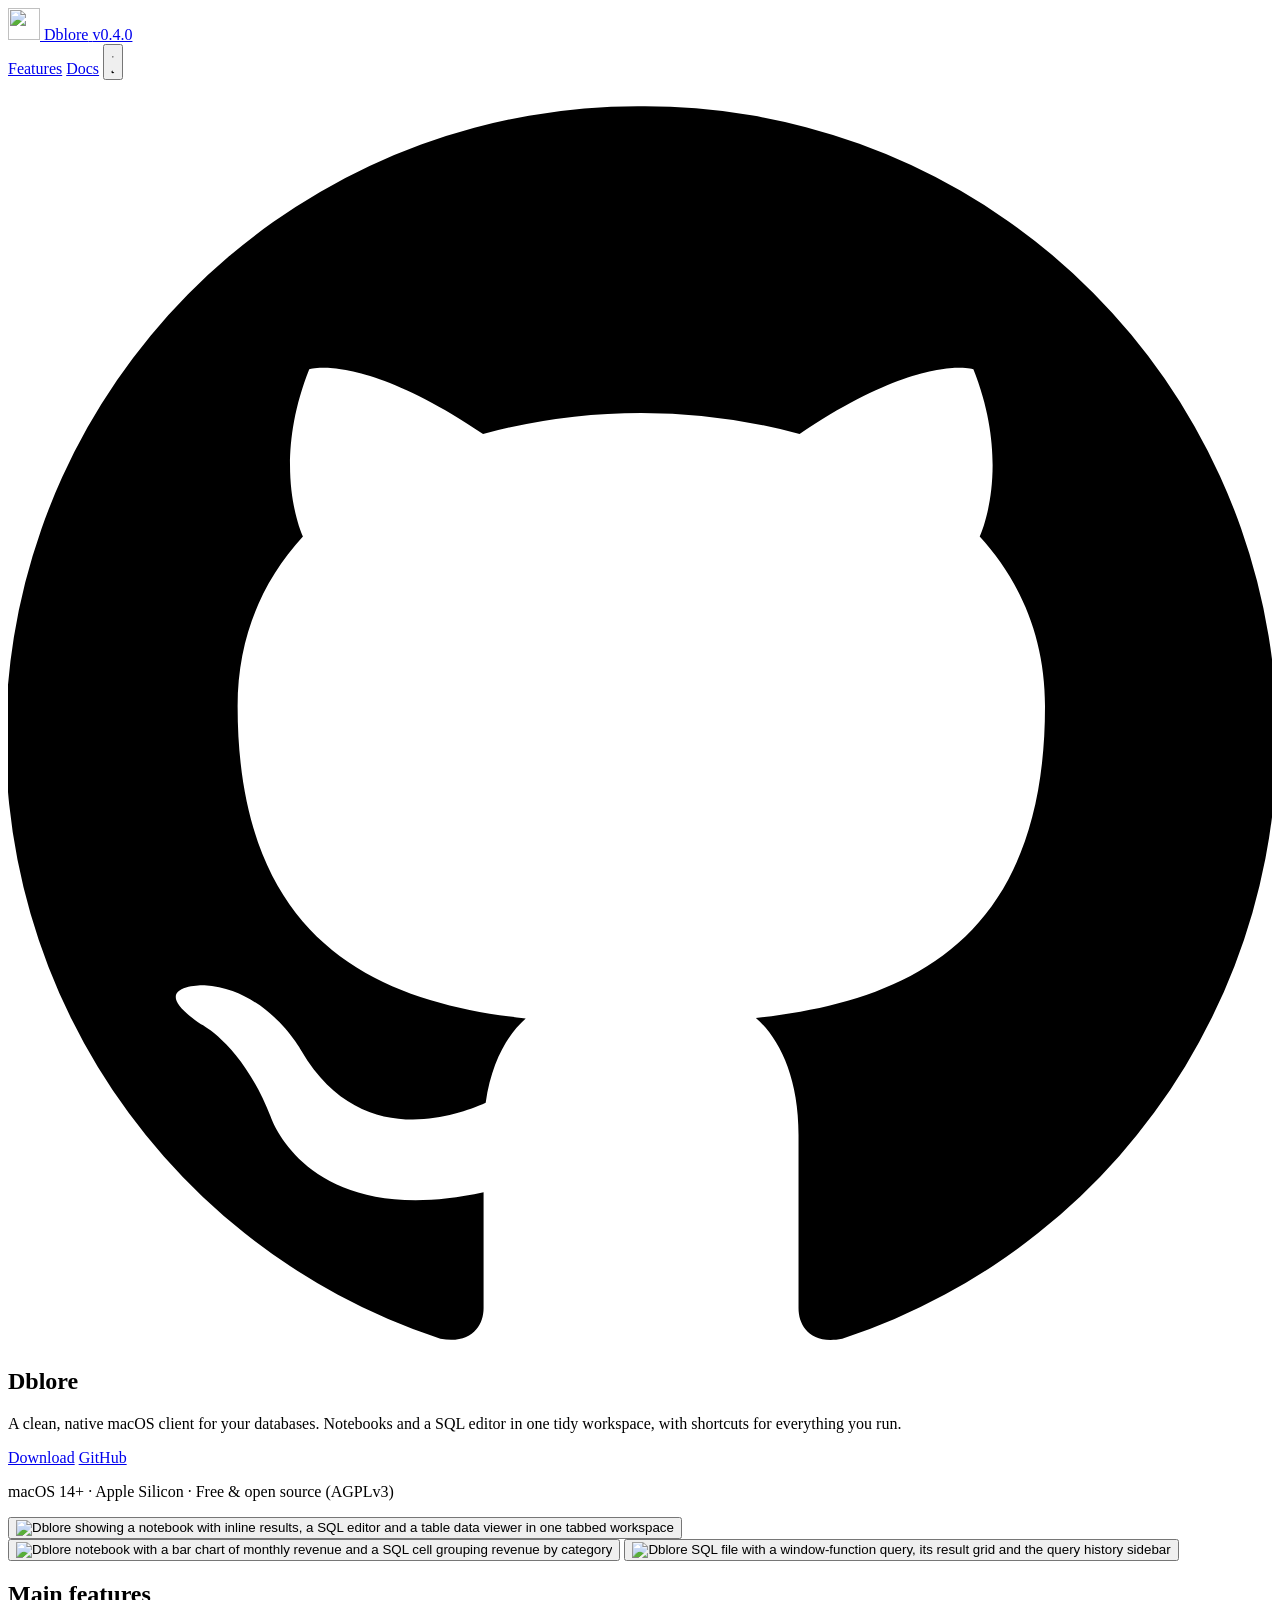
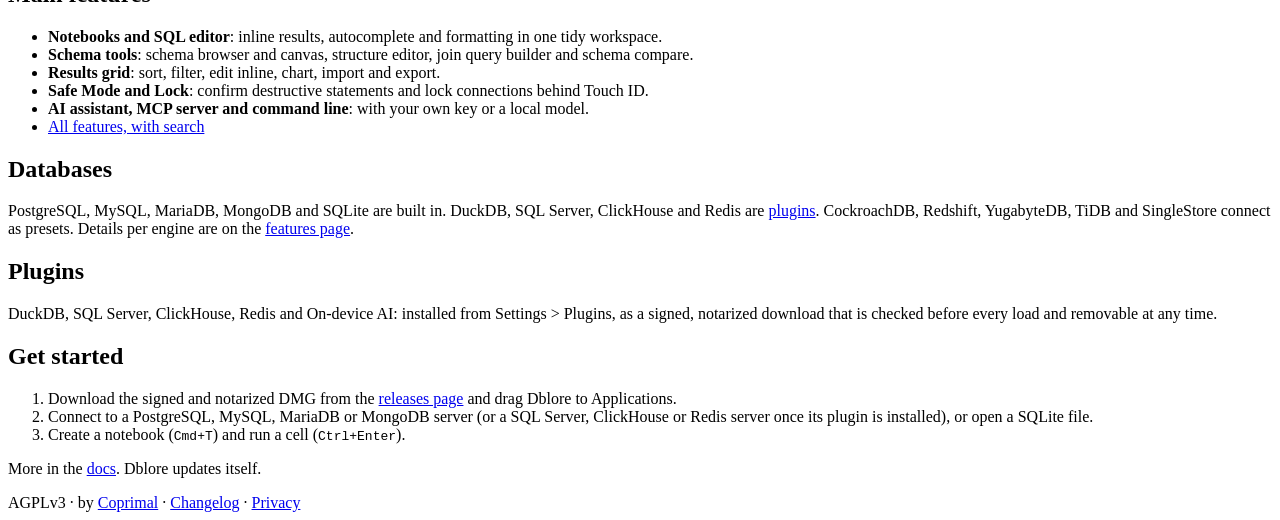
==== website/index.html @ 4ec8de09 "chore(links): phase 4/6 move owner, domain and author to Coprimal" ====
<!DOCTYPE html>
<html lang="en">
  <head>
    <meta charset="UTF-8" />
    <meta name="viewport" content="width=device-width, initial-scale=1.0" />
    <title>Dblore: notebooks and a database editor for macOS</title>
    <meta
      name="description"
      content="Dblore is a native macOS app for working with databases: notebooks and a database editor in one tabbed workspace. PostgreSQL, MySQL, MariaDB, MongoDB, SQLite, DuckDB, SQL Server, ClickHouse and Redis, plus CockroachDB, Redshift, YugabyteDB, TiDB and SingleStore presets. Free and open source."
    />
    <meta property="og:type" content="website" />
    <meta property="og:title" content="Dblore: notebooks and a database editor for macOS" />
    <meta
      property="og:description"
      content="A native macOS app for working with databases: notebooks, a database editor, a schema browser and an AI assistant. Free and open source."
    />
    <meta property="og:site_name" content="Dblore" />
    <meta property="og:image" content="https://dblore.coprimal.dev/og.jpg" />
    <meta property="og:image:width" content="1200" />
    <meta property="og:image:height" content="630" />
    <meta
      property="og:image:alt"
      content="Dblore: notebooks, a database editor and a table viewer in one tabbed workspace"
    />
    <meta name="twitter:card" content="summary_large_image" />
    <link rel="icon" href="logo.png" type="image/png" />
    <link rel="stylesheet" href="styles.css" />
    <script>
      try {
        const stored = localStorage.getItem("dblore.theme");
        if (stored) document.documentElement.dataset.theme = stored;
      } catch {
        // Private mode: follow the system theme.
      }
    </script>
  </head>
  <body>
    <div class="page">
      <header class="site-header">
        <div class="brand-group">
          <a class="brand" href="./">
            <img src="logo.png" alt="" width="32" height="32" />
            <span>Dblore</span>
          </a>
          <a
            class="version-badge"
            id="version-badge"
            href="https://github.com/Coprimal/Dblore/releases/tag/v0.4.0"
            target="_blank"
            rel="noopener noreferrer"
            >v0.4.0</a
          >
        </div>
        <nav aria-label="Primary navigation">
          <a class="nav-link" href="features.html">Features</a>
          <a class="nav-link" href="docs.html">Docs</a>
          <button type="button" class="nav-link" id="theme-toggle" aria-label="Switch theme" title="Switch theme">
            <svg class="icon-sun" viewBox="0 0 24 24" aria-hidden="true">
              <circle cx="12" cy="12" r="4" />
              <path d="M12 2v2m0 16v2M4.93 4.93l1.41 1.41m11.32 11.32 1.41 1.41M2 12h2m16 0h2M4.93 19.07l1.41-1.41M17.66 6.34l1.41-1.41" />
            </svg>
            <svg class="icon-moon" viewBox="0 0 24 24" aria-hidden="true">
              <path d="M21 12.79A9 9 0 1 1 11.21 3 7 7 0 0 0 21 12.79Z" />
            </svg>
          </button>
          <a
            class="nav-link"
            href="https://github.com/Coprimal/Dblore"
            target="_blank"
            rel="noopener noreferrer"
            aria-label="Dblore on GitHub"
            title="Dblore on GitHub"
          >
            <svg class="fill" viewBox="0 0 24 24" aria-hidden="true">
              <path d="M12 .5a12 12 0 0 0-3.79 23.4c.6.11.82-.26.82-.58v-2.2c-3.34.73-4.04-1.43-4.04-1.43-.55-1.4-1.34-1.77-1.34-1.77-1.09-.75.08-.73.08-.73 1.21.08 1.84 1.24 1.84 1.24 1.07 1.83 2.81 1.3 3.5.99.11-.78.42-1.3.76-1.6-2.67-.3-5.47-1.33-5.47-5.93 0-1.31.47-2.38 1.24-3.22-.13-.3-.54-1.52.12-3.18 0 0 1.01-.32 3.3 1.23a11.5 11.5 0 0 1 6.01 0c2.29-1.55 3.3-1.23 3.3-1.23.66 1.66.25 2.88.12 3.18.77.84 1.24 1.91 1.24 3.22 0 4.61-2.81 5.62-5.49 5.92.43.37.81 1.1.81 2.22v3.29c0 .32.21.7.83.58A12 12 0 0 0 12 .5Z" />
            </svg>
          </a>
        </nav>
      </header>

      <main>
        <section class="hero">
          <h1>Dblore</h1>
          <p>A clean, native macOS client for your databases. Notebooks and a SQL editor in one tidy workspace, with shortcuts for everything you run.</p>
          <div class="actions">
            <a
              class="button button--primary"
              href="https://github.com/Coprimal/Dblore/releases/latest"
              target="_blank"
              rel="noopener noreferrer"
              >Download</a
            >
            <a
              class="button button--secondary"
              href="https://github.com/Coprimal/Dblore"
              target="_blank"
              rel="noopener noreferrer"
              >GitHub</a
            >
          </div>
          <p class="note">macOS 14+ · Apple Silicon · Free &amp; open source (AGPLv3)</p>
        </section>

        <button class="poster-button" type="button" data-zoom aria-label="View screenshot full screen">
          <img
            class="poster"
            src="poster.jpg"
            alt="Dblore showing a notebook with inline results, a SQL editor and a table data viewer in one tabbed workspace"
            width="1600"
            height="900"
            loading="eager"
          />
        </button>

        <div class="shots">
          <button class="shot" type="button" data-zoom aria-label="View screenshot full screen">
            <img
              src="screenshots/dblore_s_1.webp"
              alt="Dblore notebook with a bar chart of monthly revenue and a SQL cell grouping revenue by category"
              width="1533"
              height="1049"
              loading="lazy"
            />
          </button>
          <button class="shot" type="button" data-zoom aria-label="View screenshot full screen">
            <img
              src="screenshots/dblore_s_2.webp"
              alt="Dblore SQL file with a window-function query, its result grid and the query history sidebar"
              width="1533"
              height="1049"
              loading="lazy"
            />
          </button>
          <button class="shot" type="button" data-zoom aria-label="View screenshot full screen">
            <img
              src="screenshots/dblore_s_3.webp"
              alt="Dblore table data browser in light mode with two staged edits waiting for Commit or Roll Back"
              width="1533"
              height="1049"
              loading="lazy"
            />
          </button>
          <button class="shot" type="button" data-zoom aria-label="View screenshot full screen">
            <img
              src="screenshots/dblore_s_4.webp"
              alt="Dblore MongoDB collection browser with a filter document and expanded document cards"
              width="1533"
              height="1049"
              loading="lazy"
            />
          </button>
          <button class="shot" type="button" data-zoom aria-label="View screenshot full screen">
            <img
              src="screenshots/dblore_s_5.webp"
              alt="Dblore mongosh file in light mode with a find query and its results as document cards side by side"
              width="1533"
              height="1049"
              loading="lazy"
            />
          </button>
          <button class="shot" type="button" data-zoom aria-label="View screenshot full screen">
            <img
              src="screenshots/dblore_s_6.webp"
              alt="Dblore MongoDB aggregation builder with five stages and a preview of the $unwind stage"
              width="1533"
              height="1049"
              loading="lazy"
            />
          </button>
          <button class="shot" type="button" data-zoom aria-label="View screenshot full screen">
            <img
              src="screenshots/dblore_s_7.webp"
              alt="Dblore MongoDB aggregation pipeline in text mode, formatted, with the pipeline results"
              width="1533"
              height="1049"
              loading="lazy"
            />
          </button>
          <button class="shot" type="button" data-zoom aria-label="View screenshot full screen">
            <img
              src="screenshots/dblore_s_8.webp"
              alt="Dblore AI Assistant in the right sidebar writing a SQL query from a question about selected tables"
              width="1533"
              height="1049"
              loading="lazy"
            />
          </button>
          <button class="shot" type="button" data-zoom aria-label="View screenshot full screen">
            <img
              src="screenshots/dblore_s_9.webp"
              alt="Dblore AI Assistant bubble in light mode adding a column to the open SQL file"
              width="1533"
              height="1049"
              loading="lazy"
            />
          </button>
          <button class="shot" type="button" data-zoom aria-label="View screenshot full screen">
            <img
              src="screenshots/dblore_s_10.webp"
              alt="Dblore schema canvas with table cards linked by foreign-key lines"
              width="1533"
              height="1049"
              loading="lazy"
            />
          </button>
          <button class="shot" type="button" data-zoom aria-label="View screenshot full screen">
            <img
              src="screenshots/dblore_s_11.webp"
              alt="Dblore view data shown as an area chart of monthly revenue"
              width="1533"
              height="1049"
              loading="lazy"
            />
          </button>
          <button class="shot" type="button" data-zoom aria-label="View screenshot full screen">
            <img
              src="screenshots/dblore_s_12.webp"
              alt="Dblore settings window in light mode showing the editor options"
              width="1533"
              height="1049"
              loading="lazy"
            />
          </button>
          <button class="shot" type="button" data-zoom aria-label="View screenshot full screen">
            <img
              src="screenshots/dblore_s_13.webp"
              alt="Dblore line chart of monthly revenue split into one small chart per product category"
              width="1533"
              height="1049"
              loading="lazy"
            />
          </button>
          <button class="shot" type="button" data-zoom aria-label="View screenshot full screen">
            <img
              src="screenshots/dblore_s_14.webp"
              alt="Dblore Query Insights window listing statements with their run counts and timings"
              width="1533"
              height="1049"
              loading="lazy"
            />
          </button>
          <button class="shot" type="button" data-zoom aria-label="View screenshot full screen">
            <img
              src="screenshots/dblore_s_15.webp"
              alt="Dblore Find a Value in Every Table searching for Japan, with the matching customer rows"
              width="1533"
              height="1049"
              loading="lazy"
            />
          </button>
          <button class="shot" type="button" data-zoom aria-label="View screenshot full screen">
            <img
              src="screenshots/dblore_s_16.webp"
              alt="Dblore Compare Schemas from staging to public, with the selected changes and the SQL script they produce"
              width="1533"
              height="1049"
              loading="lazy"
            />
          </button>
          <button class="shot" type="button" data-zoom aria-label="View screenshot full screen">
            <img
              src="screenshots/dblore_s_17.webp"
              alt="Dblore Preview SQL for two staged order deletes, listing the order items the delete removes by cascade"
              width="1533"
              height="1049"
              loading="lazy"
            />
          </button>
          <button class="shot" type="button" data-zoom aria-label="View screenshot full screen">
            <img
              src="screenshots/dblore_s_18.webp"
              alt="Dblore schema diagram with a column dragged from reviews onto customers to add a foreign key"
              width="1533"
              height="1049"
              loading="lazy"
            />
          </button>
          <button class="shot" type="button" data-zoom aria-label="View screenshot full screen">
            <img
              src="screenshots/dblore_s_19.webp"
              alt="Dblore Copy Objects from PostgreSQL to a SQLite connection, with type warnings and the CREATE TABLE script it runs"
              width="1533"
              height="1049"
              loading="lazy"
            />
          </button>
          <button class="shot" type="button" data-zoom aria-label="View screenshot full screen">
            <img
              src="screenshots/dblore_s_20.webp"
              alt="Dblore types editor adding and renaming labels of a PostgreSQL enum, with the exact SQL it runs"
              width="1533"
              height="1049"
              loading="lazy"
            />
          </button>
          <button class="shot" type="button" data-zoom aria-label="View screenshot full screen">
            <img
              src="screenshots/dblore_s_21.webp"
              alt="Terminal running dblore query against a Dblore connection as a table, JSON and CSV"
              width="1533"
              height="1049"
              loading="lazy"
            />
          </button>
          <button class="shot" type="button" data-zoom aria-label="View screenshot full screen">
            <img
              src="screenshots/dblore_s_22.webp"
              alt="Shortcuts app running the Dblore Run Query action on a connection and showing the rows as CSV"
              width="1533"
              height="1049"
              loading="lazy"
            />
          </button>
        </div>

        <section id="features">
          <h2>Main features</h2>
          <ul class="list">
            <li><strong>Notebooks and SQL editor</strong>: inline results, autocomplete and formatting in one tidy workspace.</li>
            <li><strong>Schema tools</strong>: schema browser and canvas, structure editor, join query builder and schema compare.</li>
            <li><strong>Results grid</strong>: sort, filter, edit inline, chart, import and export.</li>
            <li><strong>Safe Mode and Lock</strong>: confirm destructive statements and lock connections behind Touch ID.</li>
            <li><strong>AI assistant, MCP server and command line</strong>: with your own key or a local model.</li>
            <li><a href="features.html">All features, with search</a></li>
          </ul>
        </section>

        <section id="databases">
          <h2>Databases</h2>
          <p>PostgreSQL, MySQL, MariaDB, MongoDB and SQLite are built in. DuckDB, SQL Server, ClickHouse and Redis are <a href="#plugins">plugins</a>. CockroachDB, Redshift, YugabyteDB, TiDB and SingleStore connect as presets. Details per engine are on the <a href="features.html">features page</a>.</p>
        </section>

        <section id="plugins">
          <h2>Plugins</h2>
          <p>DuckDB, SQL Server, ClickHouse, Redis and On-device AI: installed from Settings &gt; Plugins, as a signed, notarized download that is checked before every load and removable at any time.</p>
        </section>

        <section id="get-started">
          <h2>Get started</h2>
          <ol class="steps">
            <li>Download the signed and notarized DMG from the <a href="https://github.com/Coprimal/Dblore/releases/latest" target="_blank" rel="noopener noreferrer">releases page</a> and drag Dblore to Applications.</li>
            <li>Connect to a PostgreSQL, MySQL, MariaDB or MongoDB server (or a SQL Server, ClickHouse or Redis server once its plugin is installed), or open a SQLite file.</li>
            <li>Create a notebook (<code>Cmd+T</code>) and run a cell (<code>Ctrl+Enter</code>).</li>
          </ol>
          <p class="note">More in the <a href="docs.html">docs</a>. Dblore updates itself.</p>
        </section>
      </main>

      <footer class="site-footer">
        AGPLv3 · by
        <a href="https://github.com/Coprimal" target="_blank" rel="noopener noreferrer">Coprimal</a>
        ·
        <a href="https://github.com/Coprimal/Dblore/blob/main/CHANGELOG.md" target="_blank" rel="noopener noreferrer">Changelog</a>
        ·
        <a href="privacy.html">Privacy</a>
      </footer>
    </div>
    <script src="site.js"></script>
  </body>
</html>
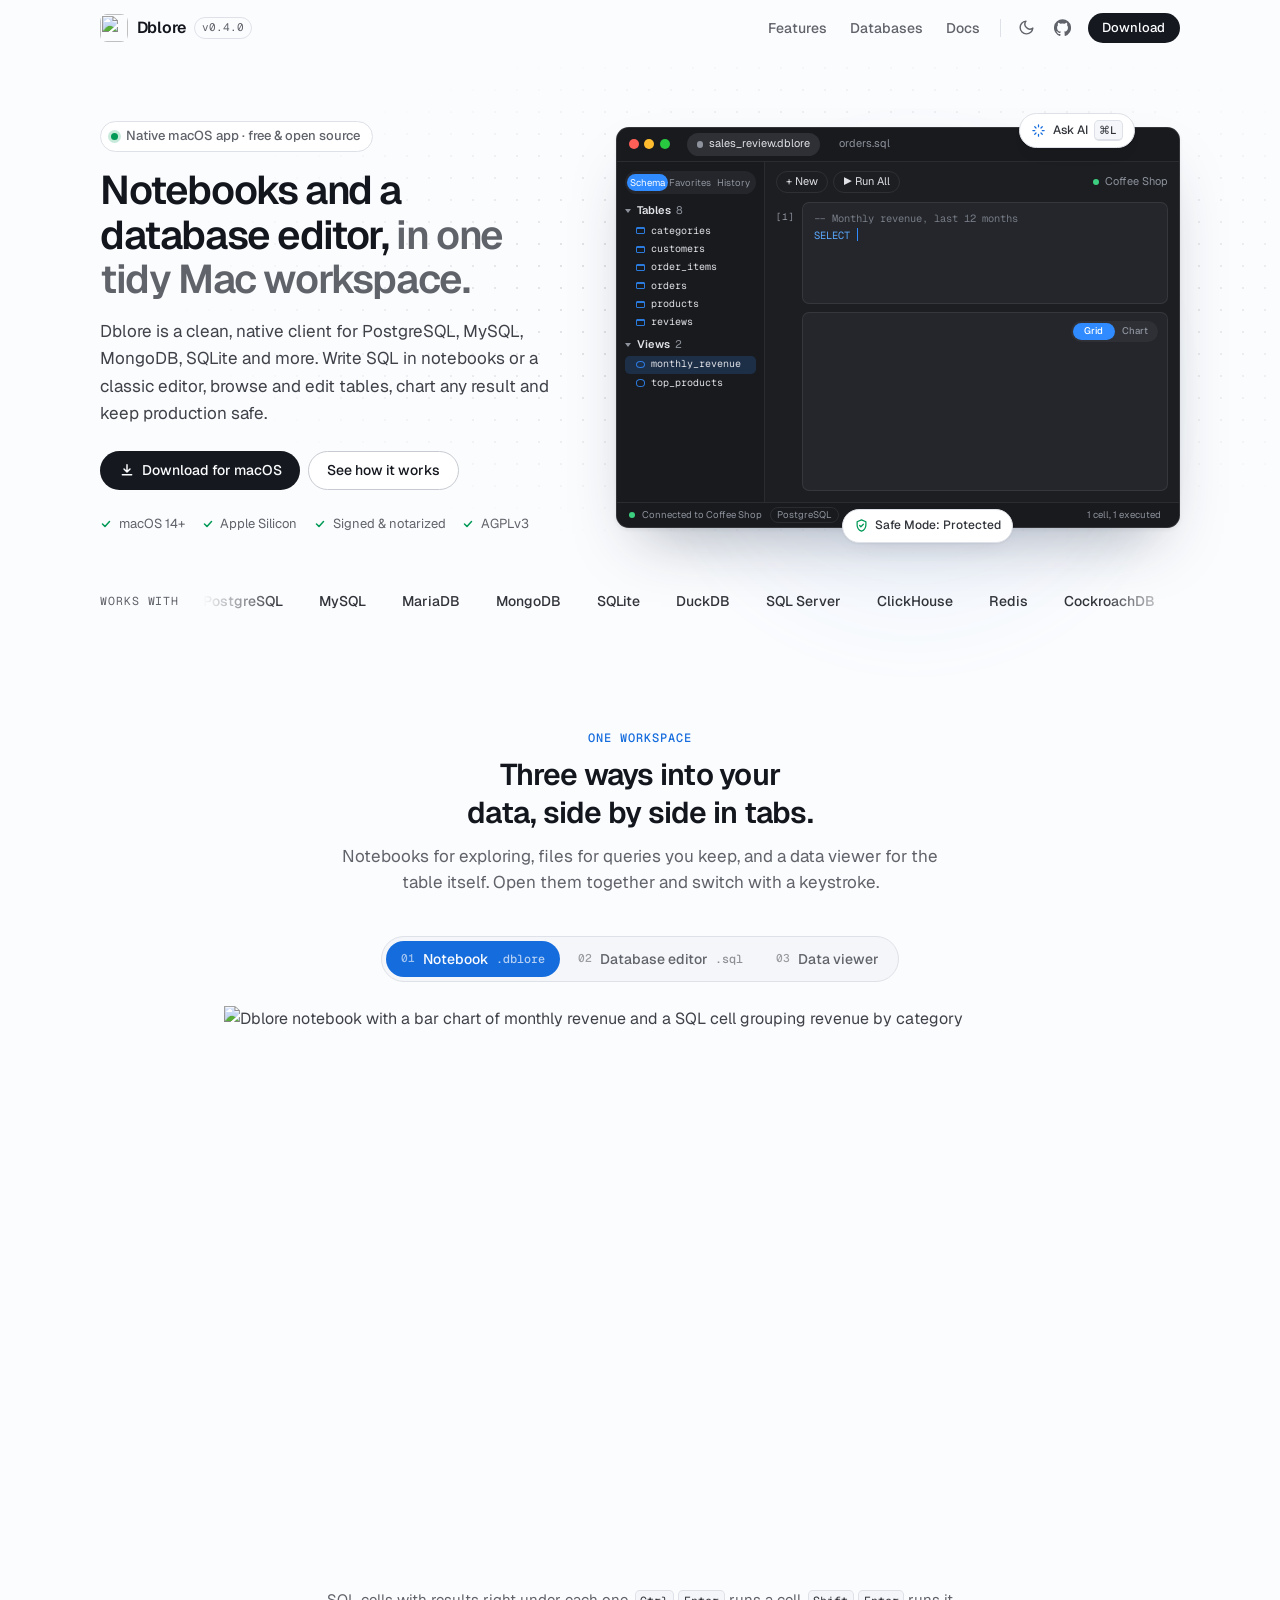
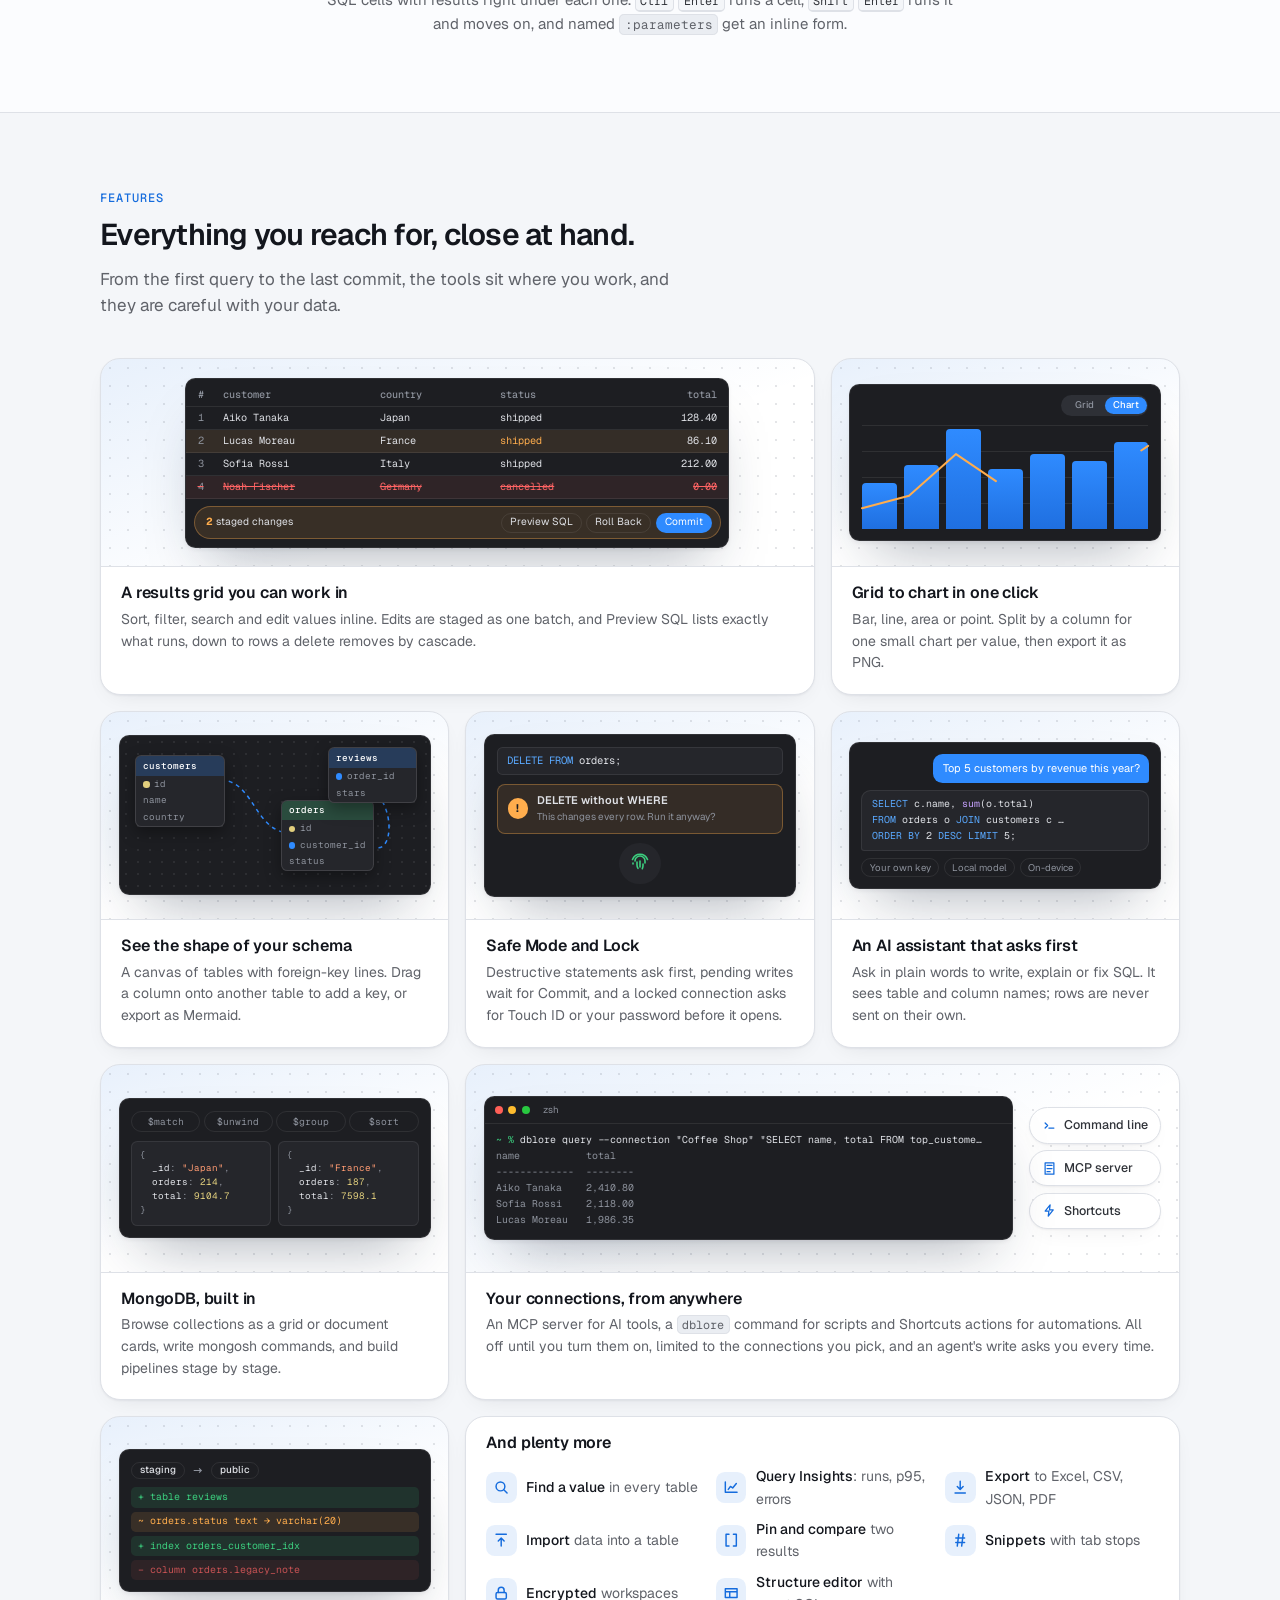
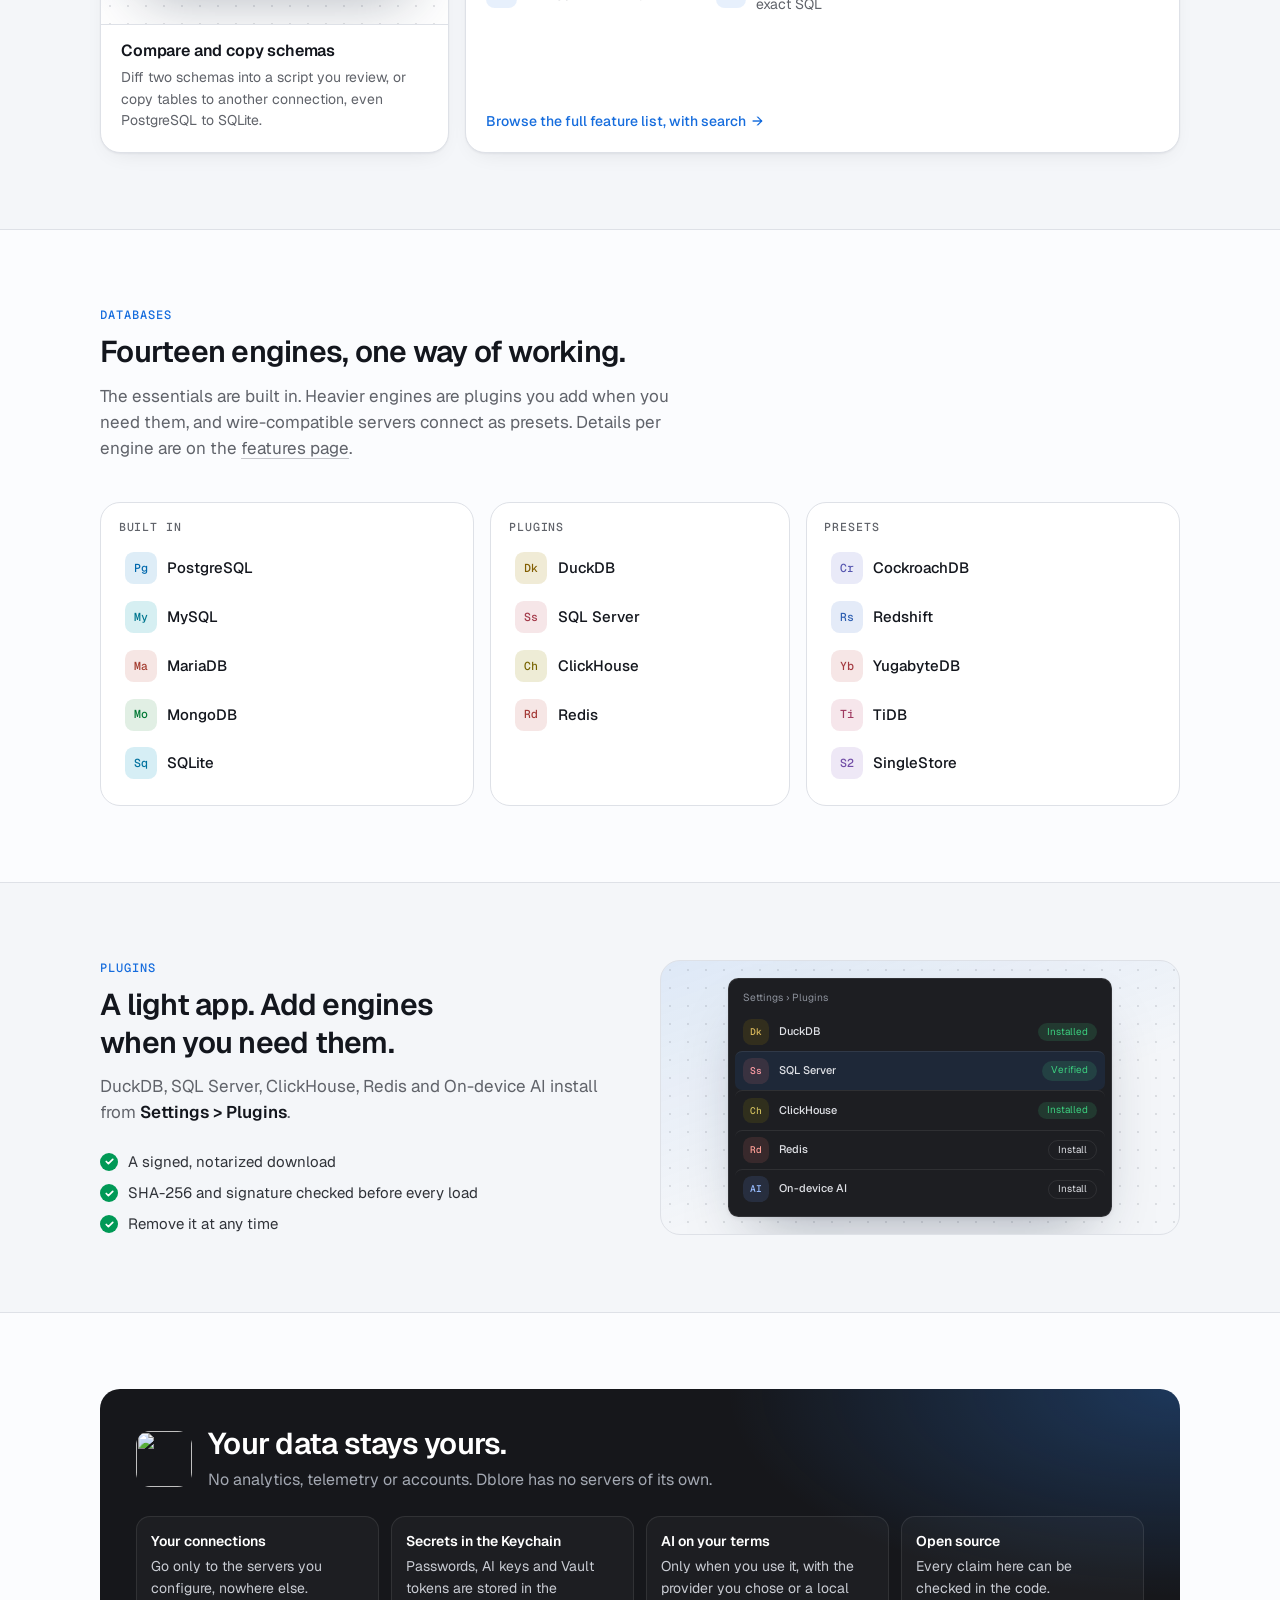
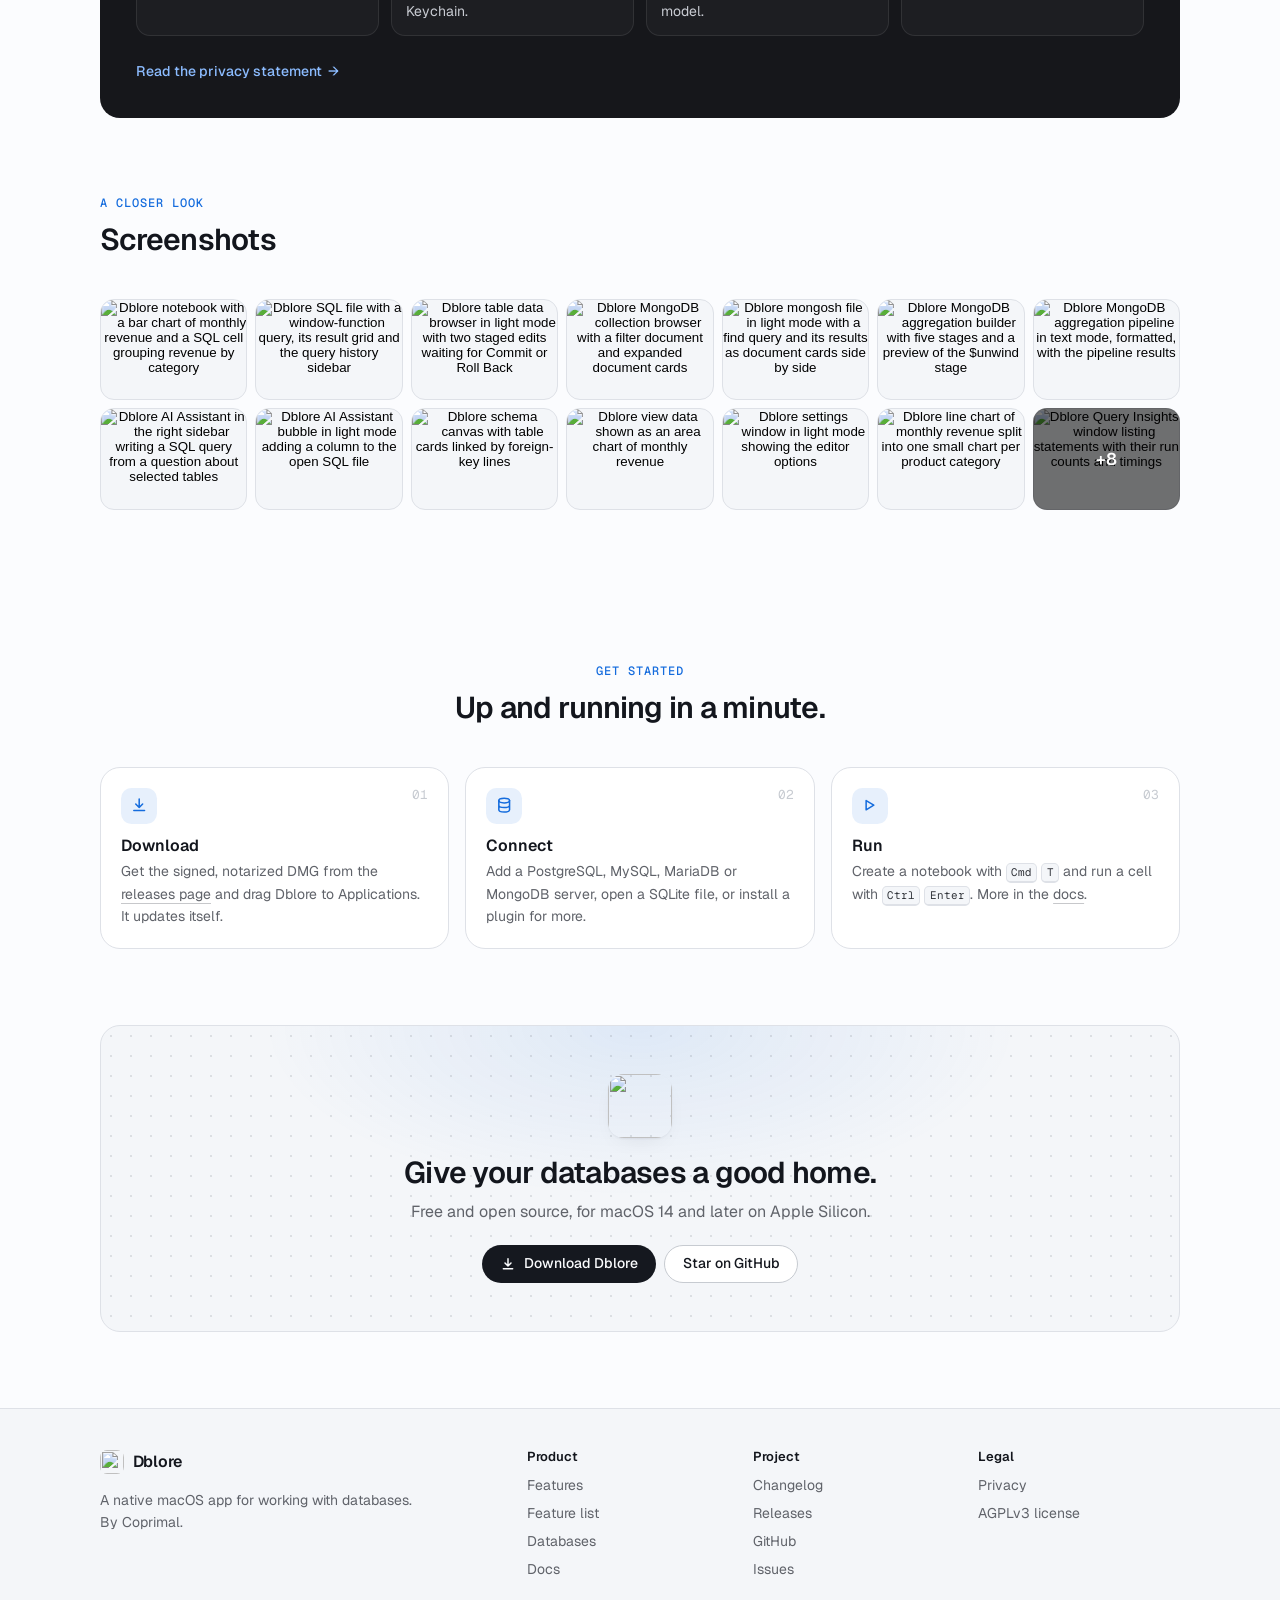
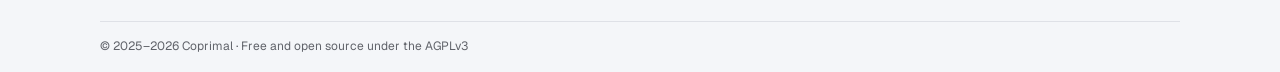
==== commit 344389a6: "feat(website): redesign landing page with animated feature mock-ups and a shared style for all pages" ====
--- a/website/index.html
+++ b/website/index.html
@@ -34,12 +34,12 @@
       }
     </script>
   </head>
-  <body>
-    <div class="page">
-      <header class="site-header">
+  <body class="home">
+    <header class="site-header">
+      <div class="container header-inner">
         <div class="brand-group">
           <a class="brand" href="./">
-            <img src="logo.png" alt="" width="32" height="32" />
+            <img src="logo.png" alt="" width="28" height="28" />
             <span>Dblore</span>
           </a>
           <a
@@ -51,10 +51,12 @@
             >v0.4.0</a
           >
         </div>
-        <nav aria-label="Primary navigation">
-          <a class="nav-link" href="features.html">Features</a>
+        <nav class="site-nav" aria-label="Primary navigation">
+          <a class="nav-link" href="./#features">Features</a>
+          <a class="nav-link nav-link--wide" href="./#databases">Databases</a>
           <a class="nav-link" href="docs.html">Docs</a>
-          <button type="button" class="nav-link" id="theme-toggle" aria-label="Switch theme" title="Switch theme">
+          <span class="nav-sep" aria-hidden="true"></span>
+          <button type="button" class="nav-icon" id="theme-toggle" aria-label="Switch theme" title="Switch theme">
             <svg class="icon-sun" viewBox="0 0 24 24" aria-hidden="true">
               <circle cx="12" cy="12" r="4" />
               <path d="M12 2v2m0 16v2M4.93 4.93l1.41 1.41m11.32 11.32 1.41 1.41M2 12h2m16 0h2M4.93 19.07l1.41-1.41M17.66 6.34l1.41-1.41" />
@@ -64,7 +66,7 @@
             </svg>
           </button>
           <a
-            class="nav-link"
+            class="nav-icon"
             href="https://github.com/Coprimal/Dblore"
             target="_blank"
             rel="noopener noreferrer"
@@ -75,286 +77,595 @@
               <path d="M12 .5a12 12 0 0 0-3.79 23.4c.6.11.82-.26.82-.58v-2.2c-3.34.73-4.04-1.43-4.04-1.43-.55-1.4-1.34-1.77-1.34-1.77-1.09-.75.08-.73.08-.73 1.21.08 1.84 1.24 1.84 1.24 1.07 1.83 2.81 1.3 3.5.99.11-.78.42-1.3.76-1.6-2.67-.3-5.47-1.33-5.47-5.93 0-1.31.47-2.38 1.24-3.22-.13-.3-.54-1.52.12-3.18 0 0 1.01-.32 3.3 1.23a11.5 11.5 0 0 1 6.01 0c2.29-1.55 3.3-1.23 3.3-1.23.66 1.66.25 2.88.12 3.18.77.84 1.24 1.91 1.24 3.22 0 4.61-2.81 5.62-5.49 5.92.43.37.81 1.1.81 2.22v3.29c0 .32.21.7.83.58A12 12 0 0 0 12 .5Z" />
             </svg>
           </a>
+          <a
+            class="button button--primary button--sm"
+            href="https://github.com/Coprimal/Dblore/releases/latest"
+            target="_blank"
+            rel="noopener noreferrer"
+            >Download</a
+          >
         </nav>
-      </header>
-
-      <main>
-        <section class="hero">
-          <h1>Dblore</h1>
-          <p>A clean, native macOS client for your databases. Notebooks and a SQL editor in one tidy workspace, with shortcuts for everything you run.</p>
-          <div class="actions">
-            <a
-              class="button button--primary"
-              href="https://github.com/Coprimal/Dblore/releases/latest"
-              target="_blank"
-              rel="noopener noreferrer"
-              >Download</a
+      </div>
+    </header>
+
+    <main>
+      <!-- Hero -->
+      <section class="hero-home">
+        <div class="container hero-grid">
+          <div class="hero-copy">
+            <p class="pill"><span class="pill-dot" aria-hidden="true"></span>Native macOS app · free &amp; open source</p>
+            <h1>Notebooks and a database editor, <span class="ink-soft">in one tidy Mac workspace.</span></h1>
+            <p class="lede">
+              Dblore is a clean, native client for PostgreSQL, MySQL, MongoDB, SQLite and more. Write SQL in notebooks or a
+              classic editor, browse and edit tables, chart any result and keep production safe.
+            </p>
+            <div class="actions">
+              <a
+                class="button button--primary"
+                href="https://github.com/Coprimal/Dblore/releases/latest"
+                target="_blank"
+                rel="noopener noreferrer"
+              >
+                <svg viewBox="0 0 24 24" aria-hidden="true"><path d="M12 4v11m0 0-4.5-4.5M12 15l4.5-4.5M5 19h14" /></svg>
+                Download for macOS
+              </a>
+              <a class="button button--secondary" href="#workspace">See how it works</a>
+            </div>
+            <ul class="hero-facts">
+              <li>macOS 14+</li>
+              <li>Apple Silicon</li>
+              <li>Signed &amp; notarized</li>
+              <li>AGPLv3</li>
+            </ul>
+          </div>
+
+          <div class="hero-visual">
+            <div
+              class="app-window hero-demo"
+              id="hero-demo"
+              data-stage="chart"
+              role="img"
+              aria-label="A Dblore notebook cell typing a monthly revenue query, running it, showing the rows and switching the result to a bar chart"
             >
-            <a
-              class="button button--secondary"
-              href="https://github.com/Coprimal/Dblore"
-              target="_blank"
-              rel="noopener noreferrer"
-              >GitHub</a
-            >
-          </div>
-          <p class="note">macOS 14+ · Apple Silicon · Free &amp; open source (AGPLv3)</p>
-        </section>
-
-        <button class="poster-button" type="button" data-zoom aria-label="View screenshot full screen">
-          <img
-            class="poster"
-            src="poster.jpg"
-            alt="Dblore showing a notebook with inline results, a SQL editor and a table data viewer in one tabbed workspace"
-            width="1600"
-            height="900"
-            loading="eager"
-          />
-        </button>
-
-        <div class="shots">
-          <button class="shot" type="button" data-zoom aria-label="View screenshot full screen">
-            <img
-              src="screenshots/dblore_s_1.webp"
-              alt="Dblore notebook with a bar chart of monthly revenue and a SQL cell grouping revenue by category"
-              width="1533"
-              height="1049"
-              loading="lazy"
-            />
-          </button>
-          <button class="shot" type="button" data-zoom aria-label="View screenshot full screen">
-            <img
-              src="screenshots/dblore_s_2.webp"
-              alt="Dblore SQL file with a window-function query, its result grid and the query history sidebar"
-              width="1533"
-              height="1049"
-              loading="lazy"
-            />
-          </button>
-          <button class="shot" type="button" data-zoom aria-label="View screenshot full screen">
-            <img
-              src="screenshots/dblore_s_3.webp"
-              alt="Dblore table data browser in light mode with two staged edits waiting for Commit or Roll Back"
-              width="1533"
-              height="1049"
-              loading="lazy"
-            />
-          </button>
-          <button class="shot" type="button" data-zoom aria-label="View screenshot full screen">
-            <img
-              src="screenshots/dblore_s_4.webp"
-              alt="Dblore MongoDB collection browser with a filter document and expanded document cards"
-              width="1533"
-              height="1049"
-              loading="lazy"
-            />
-          </button>
-          <button class="shot" type="button" data-zoom aria-label="View screenshot full screen">
-            <img
-              src="screenshots/dblore_s_5.webp"
-              alt="Dblore mongosh file in light mode with a find query and its results as document cards side by side"
-              width="1533"
-              height="1049"
-              loading="lazy"
-            />
-          </button>
-          <button class="shot" type="button" data-zoom aria-label="View screenshot full screen">
-            <img
-              src="screenshots/dblore_s_6.webp"
-              alt="Dblore MongoDB aggregation builder with five stages and a preview of the $unwind stage"
-              width="1533"
-              height="1049"
-              loading="lazy"
-            />
-          </button>
-          <button class="shot" type="button" data-zoom aria-label="View screenshot full screen">
-            <img
-              src="screenshots/dblore_s_7.webp"
-              alt="Dblore MongoDB aggregation pipeline in text mode, formatted, with the pipeline results"
-              width="1533"
-              height="1049"
-              loading="lazy"
-            />
-          </button>
-          <button class="shot" type="button" data-zoom aria-label="View screenshot full screen">
-            <img
-              src="screenshots/dblore_s_8.webp"
-              alt="Dblore AI Assistant in the right sidebar writing a SQL query from a question about selected tables"
-              width="1533"
-              height="1049"
-              loading="lazy"
-            />
-          </button>
-          <button class="shot" type="button" data-zoom aria-label="View screenshot full screen">
-            <img
-              src="screenshots/dblore_s_9.webp"
-              alt="Dblore AI Assistant bubble in light mode adding a column to the open SQL file"
-              width="1533"
-              height="1049"
-              loading="lazy"
-            />
-          </button>
-          <button class="shot" type="button" data-zoom aria-label="View screenshot full screen">
-            <img
-              src="screenshots/dblore_s_10.webp"
-              alt="Dblore schema canvas with table cards linked by foreign-key lines"
-              width="1533"
-              height="1049"
-              loading="lazy"
-            />
-          </button>
-          <button class="shot" type="button" data-zoom aria-label="View screenshot full screen">
-            <img
-              src="screenshots/dblore_s_11.webp"
-              alt="Dblore view data shown as an area chart of monthly revenue"
-              width="1533"
-              height="1049"
-              loading="lazy"
-            />
-          </button>
-          <button class="shot" type="button" data-zoom aria-label="View screenshot full screen">
-            <img
-              src="screenshots/dblore_s_12.webp"
-              alt="Dblore settings window in light mode showing the editor options"
-              width="1533"
-              height="1049"
-              loading="lazy"
-            />
-          </button>
-          <button class="shot" type="button" data-zoom aria-label="View screenshot full screen">
-            <img
-              src="screenshots/dblore_s_13.webp"
-              alt="Dblore line chart of monthly revenue split into one small chart per product category"
-              width="1533"
-              height="1049"
-              loading="lazy"
-            />
-          </button>
-          <button class="shot" type="button" data-zoom aria-label="View screenshot full screen">
-            <img
-              src="screenshots/dblore_s_14.webp"
-              alt="Dblore Query Insights window listing statements with their run counts and timings"
-              width="1533"
-              height="1049"
-              loading="lazy"
-            />
-          </button>
-          <button class="shot" type="button" data-zoom aria-label="View screenshot full screen">
-            <img
-              src="screenshots/dblore_s_15.webp"
-              alt="Dblore Find a Value in Every Table searching for Japan, with the matching customer rows"
-              width="1533"
-              height="1049"
-              loading="lazy"
-            />
-          </button>
-          <button class="shot" type="button" data-zoom aria-label="View screenshot full screen">
-            <img
-              src="screenshots/dblore_s_16.webp"
-              alt="Dblore Compare Schemas from staging to public, with the selected changes and the SQL script they produce"
-              width="1533"
-              height="1049"
-              loading="lazy"
-            />
-          </button>
-          <button class="shot" type="button" data-zoom aria-label="View screenshot full screen">
-            <img
-              src="screenshots/dblore_s_17.webp"
-              alt="Dblore Preview SQL for two staged order deletes, listing the order items the delete removes by cascade"
-              width="1533"
-              height="1049"
-              loading="lazy"
-            />
-          </button>
-          <button class="shot" type="button" data-zoom aria-label="View screenshot full screen">
-            <img
-              src="screenshots/dblore_s_18.webp"
-              alt="Dblore schema diagram with a column dragged from reviews onto customers to add a foreign key"
-              width="1533"
-              height="1049"
-              loading="lazy"
-            />
-          </button>
-          <button class="shot" type="button" data-zoom aria-label="View screenshot full screen">
-            <img
-              src="screenshots/dblore_s_19.webp"
-              alt="Dblore Copy Objects from PostgreSQL to a SQLite connection, with type warnings and the CREATE TABLE script it runs"
-              width="1533"
-              height="1049"
-              loading="lazy"
-            />
-          </button>
-          <button class="shot" type="button" data-zoom aria-label="View screenshot full screen">
-            <img
-              src="screenshots/dblore_s_20.webp"
-              alt="Dblore types editor adding and renaming labels of a PostgreSQL enum, with the exact SQL it runs"
-              width="1533"
-              height="1049"
-              loading="lazy"
-            />
-          </button>
-          <button class="shot" type="button" data-zoom aria-label="View screenshot full screen">
-            <img
-              src="screenshots/dblore_s_21.webp"
-              alt="Terminal running dblore query against a Dblore connection as a table, JSON and CSV"
-              width="1533"
-              height="1049"
-              loading="lazy"
-            />
-          </button>
-          <button class="shot" type="button" data-zoom aria-label="View screenshot full screen">
-            <img
-              src="screenshots/dblore_s_22.webp"
-              alt="Shortcuts app running the Dblore Run Query action on a connection and showing the rows as CSV"
-              width="1533"
-              height="1049"
-              loading="lazy"
-            />
-          </button>
-        </div>
-
-        <section id="features">
-          <h2>Main features</h2>
-          <ul class="list">
-            <li><strong>Notebooks and SQL editor</strong>: inline results, autocomplete and formatting in one tidy workspace.</li>
-            <li><strong>Schema tools</strong>: schema browser and canvas, structure editor, join query builder and schema compare.</li>
-            <li><strong>Results grid</strong>: sort, filter, edit inline, chart, import and export.</li>
-            <li><strong>Safe Mode and Lock</strong>: confirm destructive statements and lock connections behind Touch ID.</li>
-            <li><strong>AI assistant, MCP server and command line</strong>: with your own key or a local model.</li>
-            <li><a href="features.html">All features, with search</a></li>
-          </ul>
-        </section>
-
-        <section id="databases">
-          <h2>Databases</h2>
-          <p>PostgreSQL, MySQL, MariaDB, MongoDB and SQLite are built in. DuckDB, SQL Server, ClickHouse and Redis are <a href="#plugins">plugins</a>. CockroachDB, Redshift, YugabyteDB, TiDB and SingleStore connect as presets. Details per engine are on the <a href="features.html">features page</a>.</p>
-        </section>
-
-        <section id="plugins">
-          <h2>Plugins</h2>
-          <p>DuckDB, SQL Server, ClickHouse, Redis and On-device AI: installed from Settings &gt; Plugins, as a signed, notarized download that is checked before every load and removable at any time.</p>
-        </section>
-
-        <section id="get-started">
-          <h2>Get started</h2>
-          <ol class="steps">
-            <li>Download the signed and notarized DMG from the <a href="https://github.com/Coprimal/Dblore/releases/latest" target="_blank" rel="noopener noreferrer">releases page</a> and drag Dblore to Applications.</li>
-            <li>Connect to a PostgreSQL, MySQL, MariaDB or MongoDB server (or a SQL Server, ClickHouse or Redis server once its plugin is installed), or open a SQLite file.</li>
-            <li>Create a notebook (<code>Cmd+T</code>) and run a cell (<code>Ctrl+Enter</code>).</li>
+              <div class="win-bar">
+                <span class="lights" aria-hidden="true"><i></i><i></i><i></i></span>
+                <span class="win-tab"><b class="win-tab-dot"></b>sales_review.dblore</span>
+                <span class="win-tab win-tab--off">orders.sql</span>
+              </div>
+              <div class="win-body">
+                <div class="win-side">
+                  <div class="side-tabs"><span class="on">Schema</span><span>Favorites</span><span>History</span></div>
+                  <div class="side-group"><i class="tri"></i>Tables <em>8</em></div>
+                  <ul class="side-list">
+                    <li>categories</li>
+                    <li>customers</li>
+                    <li>order_items</li>
+                    <li>orders</li>
+                    <li>products</li>
+                    <li>reviews</li>
+                  </ul>
+                  <div class="side-group"><i class="tri"></i>Views <em>2</em></div>
+                  <ul class="side-list side-list--views">
+                    <li class="on">monthly_revenue</li>
+                    <li>top_products</li>
+                  </ul>
+                </div>
+                <div class="win-main">
+                  <div class="nb-toolbar">
+                    <span class="nb-btn">+ New</span>
+                    <span class="nb-btn nb-run">▶ Run All</span>
+                    <span class="nb-conn"><i></i>Coffee Shop</span>
+                  </div>
+                  <div class="cell">
+                    <span class="cell-gutter">[1]</span>
+                    <pre class="cell-code"><code id="hero-code"><span class="c">-- Monthly revenue, last 12 months</span>
+<span class="k">SELECT</span> <span class="f">to_char</span>(month, <span class="s">'YYYY-MM'</span>) <span class="k">AS</span> month,
+       orders, revenue
+<span class="k">FROM</span> monthly_revenue
+<span class="k">ORDER BY</span> month;</code><span class="caret" aria-hidden="true"></span></pre>
+                  </div>
+                  <div class="cell-result">
+                    <div class="res-head">
+                      <span class="res-run"><i></i>Running…</span>
+                      <span class="res-meta">12 rows · 8 ms</span>
+                      <span class="seg"><b class="seg-grid">Grid</b><b class="seg-chart">Chart</b></span>
+                    </div>
+                    <div class="res-stage">
+                      <table class="res-grid">
+                        <thead><tr><th>#</th><th>month</th><th>orders</th><th>revenue</th></tr></thead>
+                        <tbody>
+                          <tr><td>1</td><td>2025-11</td><td>214</td><td>7,912.40</td></tr>
+                          <tr><td>2</td><td>2025-12</td><td>431</td><td>16,388.05</td></tr>
+                          <tr><td>3</td><td>2026-01</td><td>248</td><td>9,104.70</td></tr>
+                          <tr><td>4</td><td>2026-02</td><td>205</td><td>7,598.15</td></tr>
+                          <tr><td>5</td><td>2026-03</td><td>277</td><td>10,377.90</td></tr>
+                          <tr><td>6</td><td>2026-04</td><td>239</td><td>8,815.60</td></tr>
+                        </tbody>
+                      </table>
+                      <div class="res-chart" aria-hidden="true">
+                        <span style="--v: 48">N</span><span style="--v: 100">D</span><span style="--v: 55">J</span><span style="--v: 46">F</span><span style="--v: 63">M</span><span style="--v: 54">A</span><span style="--v: 68">M</span><span style="--v: 74">J</span><span style="--v: 69">J</span><span style="--v: 70">A</span><span style="--v: 85">S</span><span style="--v: 41">O</span>
+                      </div>
+                    </div>
+                  </div>
+                </div>
+              </div>
+              <div class="win-status"><i></i>Connected to Coffee Shop<span>PostgreSQL</span><span class="win-status-right">1 cell, 1 executed</span></div>
+            </div>
+            <div class="hero-float hero-float--safe" aria-hidden="true">
+              <svg viewBox="0 0 24 24"><path d="M12 3 5 6v5c0 4.5 3 8.3 7 10 4-1.7 7-5.5 7-10V6l-7-3Z" /><path d="m9 12 2 2 4-4" /></svg>
+              Safe Mode: Protected
+            </div>
+            <div class="hero-float hero-float--ai" aria-hidden="true">
+              <svg viewBox="0 0 24 24"><path d="M12 3v3m0 12v3M3 12h3m12 0h3M6 6l2 2m8 8 2 2M6 18l2-2m8-8 2-2" /></svg>
+              Ask AI <kbd>⌘L</kbd>
+            </div>
+          </div>
+        </div>
+
+        <div class="engine-strip" aria-label="Supported databases">
+          <p class="engine-strip-label">Works with</p>
+          <div class="marquee">
+            <ul class="marquee-track">
+              <li>PostgreSQL</li><li>MySQL</li><li>MariaDB</li><li>MongoDB</li><li>SQLite</li><li>DuckDB</li><li>SQL Server</li><li>ClickHouse</li><li>Redis</li><li>CockroachDB</li><li>Redshift</li><li>YugabyteDB</li><li>TiDB</li><li>SingleStore</li>
+            </ul>
+            <ul class="marquee-track" aria-hidden="true">
+              <li>PostgreSQL</li><li>MySQL</li><li>MariaDB</li><li>MongoDB</li><li>SQLite</li><li>DuckDB</li><li>SQL Server</li><li>ClickHouse</li><li>Redis</li><li>CockroachDB</li><li>Redshift</li><li>YugabyteDB</li><li>TiDB</li><li>SingleStore</li>
+            </ul>
+          </div>
+        </div>
+      </section>
+
+      <!-- Workspace -->
+      <section class="section" id="workspace">
+        <div class="container">
+          <header class="section-head section-head--center" data-reveal>
+            <p class="eyebrow">One workspace</p>
+            <h2>Three ways into your data, side by side in tabs.</h2>
+            <p>Notebooks for exploring, files for queries you keep, and a data viewer for the table itself. Open them together and switch with a keystroke.</p>
+          </header>
+
+          <div class="ways" data-reveal>
+            <div class="capsule-tabs" role="tablist" aria-label="Workspace views">
+              <button type="button" role="tab" id="way-tab-1" aria-controls="way-1" aria-selected="true">
+                <span class="way-num">01</span>Notebook <code>.dblore</code>
+              </button>
+              <button type="button" role="tab" id="way-tab-2" aria-controls="way-2" aria-selected="false" tabindex="-1">
+                <span class="way-num">02</span>Database editor <code>.sql</code>
+              </button>
+              <button type="button" role="tab" id="way-tab-3" aria-controls="way-3" aria-selected="false" tabindex="-1">
+                <span class="way-num">03</span>Data viewer
+              </button>
+            </div>
+
+            <div class="ways-stage">
+              <div class="way" id="way-1" role="tabpanel" aria-labelledby="way-tab-1">
+                <img
+                  src="screenshots/dblore_s_1.webp"
+                  alt="Dblore notebook with a bar chart of monthly revenue and a SQL cell grouping revenue by category"
+                  width="1533"
+                  height="1049"
+                  loading="lazy"
+                />
+                <p class="way-caption">SQL cells with results right under each one. <kbd>Ctrl</kbd> <kbd>Enter</kbd> runs a cell, <kbd>Shift</kbd> <kbd>Enter</kbd> runs it and moves on, and named <code>:parameters</code> get an inline form.</p>
+              </div>
+              <div class="way" id="way-2" role="tabpanel" aria-labelledby="way-tab-2" hidden>
+                <img
+                  src="screenshots/dblore_s_2.webp"
+                  alt="Dblore SQL file with a window-function query, its result grid and the query history sidebar"
+                  width="1533"
+                  height="1049"
+                  loading="lazy"
+                />
+                <p class="way-caption">A classic editor for <code>.sql</code> files: table- and column-aware autocomplete, Format SQL, bookmarks, snippets and Explain with <kbd>Cmd</kbd> <kbd>E</kbd>. Every query lands in History.</p>
+              </div>
+              <div class="way" id="way-3" role="tabpanel" aria-labelledby="way-tab-3" hidden>
+                <img
+                  src="screenshots/dblore_s_3.webp"
+                  alt="Dblore table data browser in light mode with two staged edits waiting for Commit or Roll Back"
+                  width="1533"
+                  height="1049"
+                  loading="lazy"
+                />
+                <p class="way-caption">Click a table to browse it. Page, filter and edit cells inline: changes wait as staged edits until you Commit or Roll Back.</p>
+              </div>
+            </div>
+          </div>
+        </div>
+      </section>
+
+      <!-- Features -->
+      <section class="section section--tint" id="features">
+        <div class="container">
+          <header class="section-head" data-reveal>
+            <p class="eyebrow">Features</p>
+            <h2>Everything you reach for, close at hand.</h2>
+            <p>From the first query to the last commit, the tools sit where you work, and they are careful with your data.</p>
+          </header>
+
+          <div class="bento">
+            <!-- Results grid -->
+            <article class="card card--wide" data-reveal>
+              <div class="vignette vg-grid" aria-hidden="true">
+                <div class="mk mk-grid">
+                  <div class="mk-grid-row mk-grid-head"><span>#</span><span>customer</span><span>country</span><span>status</span><span>total</span></div>
+                  <div class="mk-grid-row"><span>1</span><span>Aiko Tanaka</span><span>Japan</span><span>shipped</span><span>128.40</span></div>
+                  <div class="mk-grid-row mk-grid-row--edit"><span>2</span><span>Lucas Moreau</span><span>France</span><span class="mk-edit"><b class="mk-old">pending</b><b class="mk-new">shipped</b></span><span>86.10</span></div>
+                  <div class="mk-grid-row"><span>3</span><span>Sofia Rossi</span><span>Italy</span><span>shipped</span><span>212.00</span></div>
+                  <div class="mk-grid-row mk-grid-row--del"><span>4</span><span>Noah Fischer</span><span>Germany</span><span>cancelled</span><span>0.00</span></div>
+                  <div class="mk-banner">
+                    <span><b>2</b> staged changes</span>
+                    <span class="mk-banner-actions"><i>Preview SQL</i><i>Roll Back</i><i class="mk-commit">Commit</i></span>
+                  </div>
+                </div>
+              </div>
+              <div class="card-copy">
+                <h3>A results grid you can work in</h3>
+                <p>Sort, filter, search and edit values inline. Edits are staged as one batch, and Preview SQL lists exactly what runs, down to rows a delete removes by cascade.</p>
+              </div>
+            </article>
+
+            <!-- Charts -->
+            <article class="card" data-reveal>
+              <div class="vignette vg-chart" aria-hidden="true">
+                <div class="mk mk-chart">
+                  <span class="seg seg--static"><b>Grid</b><b class="on">Chart</b></span>
+                  <div class="mk-bars">
+                    <span style="--v: 44; --i: 0"></span><span style="--v: 62; --i: 1"></span><span style="--v: 96; --i: 2"></span><span style="--v: 58; --i: 3"></span><span style="--v: 72; --i: 4"></span><span style="--v: 66; --i: 5"></span><span style="--v: 84; --i: 6"></span>
+                  </div>
+                  <svg class="mk-line" viewBox="0 0 140 50" preserveAspectRatio="none"><path d="M0 40 L23 34 L46 14 L70 30 L93 22 L116 26 L140 10" pathLength="1" /></svg>
+                </div>
+              </div>
+              <div class="card-copy">
+                <h3>Grid to chart in one click</h3>
+                <p>Bar, line, area or point. Split by a column for one small chart per value, then export it as PNG.</p>
+              </div>
+            </article>
+
+            <!-- Schema -->
+            <article class="card" data-reveal>
+              <div class="vignette vg-schema" aria-hidden="true">
+                <div class="mk mk-schema">
+                  <svg class="mk-links" viewBox="0 0 240 150" preserveAspectRatio="none">
+                    <path d="M78 42 C 104 42, 104 92, 132 92" />
+                    <path d="M200 106 C 214 106, 214 40, 168 36" />
+                  </svg>
+                  <div class="mk-table mk-table--a"><b>customers</b><span><i class="pk"></i>id</span><span>name</span><span>country</span></div>
+                  <div class="mk-table mk-table--b"><b>orders</b><span><i class="pk"></i>id</span><span><i class="fk"></i>customer_id</span><span>status</span></div>
+                  <div class="mk-table mk-table--c"><b>reviews</b><span><i class="fk"></i>order_id</span><span>stars</span></div>
+                </div>
+              </div>
+              <div class="card-copy">
+                <h3>See the shape of your schema</h3>
+                <p>A canvas of tables with foreign-key lines. Drag a column onto another table to add a key, or export as Mermaid.</p>
+              </div>
+            </article>
+
+            <!-- Safe Mode -->
+            <article class="card" data-reveal>
+              <div class="vignette vg-safe" aria-hidden="true">
+                <div class="mk mk-safe">
+                  <code class="mk-stmt"><b>DELETE FROM</b> orders;</code>
+                  <div class="mk-dialog">
+                    <span class="mk-dialog-icon">!</span>
+                    <div>
+                      <b>DELETE without WHERE</b>
+                      <small>This changes every row. Run it anyway?</small>
+                    </div>
+                  </div>
+                  <div class="mk-touch">
+                    <svg viewBox="0 0 24 24"><path d="M7 10a5 5 0 0 1 10 0v2m-5-2v6m-3-5v3a6 6 0 0 0 1 3.4M15 13v1.5a8 8 0 0 1-.7 3.2M4.5 8.5A8 8 0 0 1 19.5 8.5M5 13v-1" /></svg>
+                  </div>
+                </div>
+              </div>
+              <div class="card-copy">
+                <h3>Safe Mode and Lock</h3>
+                <p>Destructive statements ask first, pending writes wait for Commit, and a locked connection asks for Touch ID or your password before it opens.</p>
+              </div>
+            </article>
+
+            <!-- AI -->
+            <article class="card" data-reveal>
+              <div class="vignette vg-ai" aria-hidden="true">
+                <div class="mk mk-ai">
+                  <p class="mk-bubble mk-bubble--me">Top 5 customers by revenue this year?</p>
+                  <div class="mk-bubble mk-bubble--ai">
+                    <code><b>SELECT</b> c.name, <i>sum</i>(o.total)</code>
+                    <code><b>FROM</b> orders o <b>JOIN</b> customers c …</code>
+                    <code><b>ORDER BY</b> 2 <b>DESC LIMIT</b> 5;</code>
+                  </div>
+                  <div class="mk-chips"><span>Your own key</span><span>Local model</span><span>On-device</span></div>
+                </div>
+              </div>
+              <div class="card-copy">
+                <h3>An AI assistant that asks first</h3>
+                <p>Ask in plain words to write, explain or fix SQL. It sees table and column names; rows are never sent on their own.</p>
+              </div>
+            </article>
+
+            <!-- MongoDB -->
+            <article class="card" data-reveal>
+              <div class="vignette vg-mongo" aria-hidden="true">
+                <div class="mk mk-mongo">
+                  <div class="mk-stages"><span style="--i: 0">$match</span><span style="--i: 1">$unwind</span><span style="--i: 2">$group</span><span style="--i: 3">$sort</span></div>
+                  <div class="mk-docs">
+                    <pre>{
+  <i>_id</i>: <b>"Japan"</b>,
+  <i>orders</i>: <em>214</em>,
+  <i>total</i>: <em>9104.7</em>
+}</pre>
+                    <pre>{
+  <i>_id</i>: <b>"France"</b>,
+  <i>orders</i>: <em>187</em>,
+  <i>total</i>: <em>7598.1</em>
+}</pre>
+                  </div>
+                </div>
+              </div>
+              <div class="card-copy">
+                <h3>MongoDB, built in</h3>
+                <p>Browse collections as a grid or document cards, write mongosh commands, and build pipelines stage by stage.</p>
+              </div>
+            </article>
+
+            <!-- CLI -->
+            <article class="card card--wide" data-reveal>
+              <div class="vignette vg-cli" aria-hidden="true">
+                <div class="mk mk-term">
+                  <div class="mk-term-bar"><span class="lights"><i></i><i></i><i></i></span>zsh</div>
+                  <pre><span class="mk-prompt">~ %</span> <span class="mk-type">dblore query --connection "Coffee Shop" "SELECT name, total FROM top_customers"</span>
+<span class="mk-out">name           total
+-------------  --------
+Aiko Tanaka    2,410.80
+Sofia Rossi    2,118.00
+Lucas Moreau   1,986.35</span></pre>
+                </div>
+                <div class="mk-tools">
+                  <span><svg viewBox="0 0 24 24"><path d="m5 8 4 4-4 4m6 0h8" /></svg>Command line</span>
+                  <span><svg viewBox="0 0 24 24"><path d="M8 7h8M8 12h8M8 17h5M5 3h14v18H5z" /></svg>MCP server</span>
+                  <span><svg viewBox="0 0 24 24"><path d="M13 3 5 13h6l-1 8 8-10h-6l1-8Z" /></svg>Shortcuts</span>
+                </div>
+              </div>
+              <div class="card-copy">
+                <h3>Your connections, from anywhere</h3>
+                <p>An MCP server for AI tools, a <code>dblore</code> command for scripts and Shortcuts actions for automations. All off until you turn them on, limited to the connections you pick, and an agent's write asks you every time.</p>
+              </div>
+            </article>
+
+            <!-- Compare -->
+            <article class="card" data-reveal>
+              <div class="vignette vg-diff" aria-hidden="true">
+                <div class="mk mk-diff">
+                  <div class="mk-diff-head"><span>staging</span><svg viewBox="0 0 24 24"><path d="M5 12h14m-4-4 4 4-4 4" /></svg><span>public</span></div>
+                  <span class="add" style="--i: 0">+ table reviews</span>
+                  <span class="chg" style="--i: 1">~ orders.status  text → varchar(20)</span>
+                  <span class="add" style="--i: 2">+ index orders_customer_idx</span>
+                  <span class="del" style="--i: 3">− column orders.legacy_note</span>
+                </div>
+              </div>
+              <div class="card-copy">
+                <h3>Compare and copy schemas</h3>
+                <p>Diff two schemas into a script you review, or copy tables to another connection, even PostgreSQL to SQLite.</p>
+              </div>
+            </article>
+
+            <!-- More -->
+            <article class="card card--wide card--list" data-reveal>
+              <div class="card-copy">
+                <h3>And plenty more</h3>
+              </div>
+              <ul class="more-list">
+                <li><svg viewBox="0 0 24 24"><circle cx="11" cy="11" r="6" /><path d="m20 20-4.5-4.5" /></svg><span><b>Find a value</b> in every table</span></li>
+                <li><svg viewBox="0 0 24 24"><path d="M4 19V5m0 14h16M8 15l3-4 3 2 5-6" /></svg><span><b>Query Insights</b>: runs, p95, errors</span></li>
+                <li><svg viewBox="0 0 24 24"><path d="M12 4v11m0 0-4-4m4 4 4-4M5 20h14" /></svg><span><b>Export</b> to Excel, CSV, JSON, PDF</span></li>
+                <li><svg viewBox="0 0 24 24"><path d="M12 20V9m0 0-4 4m4-4 4 4M5 4h14" /></svg><span><b>Import</b> data into a table</span></li>
+                <li><svg viewBox="0 0 24 24"><path d="M9 4H5v16h4M15 4h4v16h-4" /></svg><span><b>Pin and compare</b> two results</span></li>
+                <li><svg viewBox="0 0 24 24"><path d="M6 9h12M6 15h12M10 4 8 20M16 4l-2 16" /></svg><span><b>Snippets</b> with tab stops</span></li>
+                <li><svg viewBox="0 0 24 24"><rect x="5" y="11" width="14" height="9" rx="2" /><path d="M8 11V8a4 4 0 0 1 8 0v3" /></svg><span><b>Encrypted</b> workspaces</span></li>
+                <li><svg viewBox="0 0 24 24"><path d="M4 6h16v12H4zM4 10h16M10 10v8" /></svg><span><b>Structure editor</b> with exact SQL</span></li>
+              </ul>
+              <a class="text-link" href="features.html">Browse the full feature list, with search <span aria-hidden="true">→</span></a>
+            </article>
+          </div>
+        </div>
+      </section>
+
+      <!-- Databases -->
+      <section class="section" id="databases">
+        <div class="container">
+          <header class="section-head" data-reveal>
+            <p class="eyebrow">Databases</p>
+            <h2>Fourteen engines, one way of working.</h2>
+            <p>The essentials are built in. Heavier engines are plugins you add when you need them, and wire-compatible servers connect as presets. Details per engine are on the <a href="features.html">features page</a>.</p>
+          </header>
+
+          <div class="engines">
+            <div class="engine-group" data-reveal>
+              <h3>Built in</h3>
+              <ul>
+                <li style="--h: 245"><span class="mono">Pg</span>PostgreSQL</li>
+                <li style="--h: 210"><span class="mono">My</span>MySQL</li>
+                <li style="--h: 30"><span class="mono">Ma</span>MariaDB</li>
+                <li style="--h: 150"><span class="mono">Mo</span>MongoDB</li>
+                <li style="--h: 225"><span class="mono">Sq</span>SQLite</li>
+              </ul>
+            </div>
+            <div class="engine-group" data-reveal>
+              <h3>Plugins</h3>
+              <ul>
+                <li style="--h: 90"><span class="mono">Dk</span>DuckDB</li>
+                <li style="--h: 15"><span class="mono">Ss</span>SQL Server</li>
+                <li style="--h: 100"><span class="mono">Ch</span>ClickHouse</li>
+                <li style="--h: 25"><span class="mono">Rd</span>Redis</li>
+              </ul>
+            </div>
+            <div class="engine-group" data-reveal>
+              <h3>Presets</h3>
+              <ul>
+                <li style="--h: 280"><span class="mono">Cr</span>CockroachDB</li>
+                <li style="--h: 260"><span class="mono">Rs</span>Redshift</li>
+                <li style="--h: 20"><span class="mono">Yb</span>YugabyteDB</li>
+                <li style="--h: 0"><span class="mono">Ti</span>TiDB</li>
+                <li style="--h: 300"><span class="mono">S2</span>SingleStore</li>
+              </ul>
+            </div>
+          </div>
+        </div>
+      </section>
+
+      <!-- Plugins -->
+      <section class="section section--tint" id="plugins">
+        <div class="container split">
+          <div class="split-copy" data-reveal>
+            <p class="eyebrow">Plugins</p>
+            <h2>A light app. Add engines when you need them.</h2>
+            <p>DuckDB, SQL Server, ClickHouse, Redis and On-device AI install from <strong>Settings &gt; Plugins</strong>.</p>
+            <ul class="checks">
+              <li>A signed, notarized download</li>
+              <li>SHA-256 and signature checked before every load</li>
+              <li>Remove it at any time</li>
+            </ul>
+          </div>
+          <div class="vignette vg-plugins" data-reveal aria-hidden="true">
+            <div class="mk mk-plugins">
+              <div class="mk-plugins-title">Settings › Plugins</div>
+              <div class="mk-plugin"><span class="mono" style="--h: 90">Dk</span><b>DuckDB</b><em class="ok">Installed</em></div>
+              <div class="mk-plugin mk-plugin--live">
+                <span class="mono" style="--h: 15">Ss</span><b>SQL Server</b>
+                <em class="mk-install"><i class="get">Install</i><i class="bar"><s></s></i><i class="ok">Verified</i></em>
+              </div>
+              <div class="mk-plugin"><span class="mono" style="--h: 100">Ch</span><b>ClickHouse</b><em class="ok">Installed</em></div>
+              <div class="mk-plugin"><span class="mono" style="--h: 25">Rd</span><b>Redis</b><em class="get">Install</em></div>
+              <div class="mk-plugin"><span class="mono" style="--h: 265">AI</span><b>On-device AI</b><em class="get">Install</em></div>
+            </div>
+          </div>
+        </div>
+      </section>
+
+      <!-- Privacy -->
+      <section class="section" id="privacy">
+        <div class="container">
+          <div class="privacy-band" data-reveal>
+            <div class="privacy-band-head">
+              <img src="logo.png" alt="" width="56" height="56" loading="lazy" />
+              <div>
+                <h2>Your data stays yours.</h2>
+                <p>No analytics, telemetry or accounts. Dblore has no servers of its own.</p>
+              </div>
+            </div>
+            <ul class="privacy-points">
+              <li><b>Your connections</b>Go only to the servers you configure, nowhere else.</li>
+              <li><b>Secrets in the Keychain</b>Passwords, AI keys and Vault tokens are stored in the Keychain.</li>
+              <li><b>AI on your terms</b>Only when you use it, with the provider you chose or a local model.</li>
+              <li><b>Open source</b>Every claim here can be checked in the code.</li>
+            </ul>
+            <a class="text-link" href="privacy.html">Read the privacy statement <span aria-hidden="true">→</span></a>
+          </div>
+        </div>
+      </section>
+
+      <!-- Screenshots -->
+      <section class="section section--flush" id="screenshots">
+        <div class="container">
+          <header class="section-head" data-reveal>
+            <p class="eyebrow">A closer look</p>
+            <h2>Screenshots</h2>
+          </header>
+          <div class="shots" data-reveal>
+            <button class="shot" type="button" data-zoom aria-label="View screenshot full screen"><img src="screenshots/dblore_s_1.webp" alt="Dblore notebook with a bar chart of monthly revenue and a SQL cell grouping revenue by category" width="1533" height="1049" loading="lazy" /></button>
+            <button class="shot" type="button" data-zoom aria-label="View screenshot full screen"><img src="screenshots/dblore_s_2.webp" alt="Dblore SQL file with a window-function query, its result grid and the query history sidebar" width="1533" height="1049" loading="lazy" /></button>
+            <button class="shot" type="button" data-zoom aria-label="View screenshot full screen"><img src="screenshots/dblore_s_3.webp" alt="Dblore table data browser in light mode with two staged edits waiting for Commit or Roll Back" width="1533" height="1049" loading="lazy" /></button>
+            <button class="shot" type="button" data-zoom aria-label="View screenshot full screen"><img src="screenshots/dblore_s_4.webp" alt="Dblore MongoDB collection browser with a filter document and expanded document cards" width="1533" height="1049" loading="lazy" /></button>
+            <button class="shot" type="button" data-zoom aria-label="View screenshot full screen"><img src="screenshots/dblore_s_5.webp" alt="Dblore mongosh file in light mode with a find query and its results as document cards side by side" width="1533" height="1049" loading="lazy" /></button>
+            <button class="shot" type="button" data-zoom aria-label="View screenshot full screen"><img src="screenshots/dblore_s_6.webp" alt="Dblore MongoDB aggregation builder with five stages and a preview of the $unwind stage" width="1533" height="1049" loading="lazy" /></button>
+            <button class="shot" type="button" data-zoom aria-label="View screenshot full screen"><img src="screenshots/dblore_s_7.webp" alt="Dblore MongoDB aggregation pipeline in text mode, formatted, with the pipeline results" width="1533" height="1049" loading="lazy" /></button>
+            <button class="shot" type="button" data-zoom aria-label="View screenshot full screen"><img src="screenshots/dblore_s_8.webp" alt="Dblore AI Assistant in the right sidebar writing a SQL query from a question about selected tables" width="1533" height="1049" loading="lazy" /></button>
+            <button class="shot" type="button" data-zoom aria-label="View screenshot full screen"><img src="screenshots/dblore_s_9.webp" alt="Dblore AI Assistant bubble in light mode adding a column to the open SQL file" width="1533" height="1049" loading="lazy" /></button>
+            <button class="shot" type="button" data-zoom aria-label="View screenshot full screen"><img src="screenshots/dblore_s_10.webp" alt="Dblore schema canvas with table cards linked by foreign-key lines" width="1533" height="1049" loading="lazy" /></button>
+            <button class="shot" type="button" data-zoom aria-label="View screenshot full screen"><img src="screenshots/dblore_s_11.webp" alt="Dblore view data shown as an area chart of monthly revenue" width="1533" height="1049" loading="lazy" /></button>
+            <button class="shot" type="button" data-zoom aria-label="View screenshot full screen"><img src="screenshots/dblore_s_12.webp" alt="Dblore settings window in light mode showing the editor options" width="1533" height="1049" loading="lazy" /></button>
+            <button class="shot" type="button" data-zoom aria-label="View screenshot full screen"><img src="screenshots/dblore_s_13.webp" alt="Dblore line chart of monthly revenue split into one small chart per product category" width="1533" height="1049" loading="lazy" /></button>
+            <button class="shot" type="button" data-zoom aria-label="View screenshot full screen"><img src="screenshots/dblore_s_14.webp" alt="Dblore Query Insights window listing statements with their run counts and timings" width="1533" height="1049" loading="lazy" /></button>
+            <button class="shot" type="button" data-zoom aria-label="View screenshot full screen"><img src="screenshots/dblore_s_15.webp" alt="Dblore Find a Value in Every Table searching for Japan, with the matching customer rows" width="1533" height="1049" loading="lazy" /></button>
+            <button class="shot" type="button" data-zoom aria-label="View screenshot full screen"><img src="screenshots/dblore_s_16.webp" alt="Dblore Compare Schemas from staging to public, with the selected changes and the SQL script they produce" width="1533" height="1049" loading="lazy" /></button>
+            <button class="shot" type="button" data-zoom aria-label="View screenshot full screen"><img src="screenshots/dblore_s_17.webp" alt="Dblore Preview SQL for two staged order deletes, listing the order items the delete removes by cascade" width="1533" height="1049" loading="lazy" /></button>
+            <button class="shot" type="button" data-zoom aria-label="View screenshot full screen"><img src="screenshots/dblore_s_18.webp" alt="Dblore schema diagram with a column dragged from reviews onto customers to add a foreign key" width="1533" height="1049" loading="lazy" /></button>
+            <button class="shot" type="button" data-zoom aria-label="View screenshot full screen"><img src="screenshots/dblore_s_19.webp" alt="Dblore Copy Objects from PostgreSQL to a SQLite connection, with type warnings and the CREATE TABLE script it runs" width="1533" height="1049" loading="lazy" /></button>
+            <button class="shot" type="button" data-zoom aria-label="View screenshot full screen"><img src="screenshots/dblore_s_20.webp" alt="Dblore types editor adding and renaming labels of a PostgreSQL enum, with the exact SQL it runs" width="1533" height="1049" loading="lazy" /></button>
+            <button class="shot" type="button" data-zoom aria-label="View screenshot full screen"><img src="screenshots/dblore_s_21.webp" alt="Terminal running dblore query against a Dblore connection as a table, JSON and CSV" width="1533" height="1049" loading="lazy" /></button>
+            <button class="shot" type="button" data-zoom aria-label="View screenshot full screen"><img src="screenshots/dblore_s_22.webp" alt="Shortcuts app running the Dblore Run Query action on a connection and showing the rows as CSV" width="1533" height="1049" loading="lazy" /></button>
+          </div>
+        </div>
+      </section>
+
+      <!-- Get started -->
+      <section class="section" id="get-started">
+        <div class="container">
+          <header class="section-head section-head--center" data-reveal>
+            <p class="eyebrow">Get started</p>
+            <h2>Up and running in a minute.</h2>
+          </header>
+          <ol class="start-steps">
+            <li data-reveal>
+              <span class="step-icon"><svg viewBox="0 0 24 24" aria-hidden="true"><path d="M12 4v11m0 0-4.5-4.5M12 15l4.5-4.5M5 19h14" /></svg></span>
+              <h3>Download</h3>
+              <p>Get the signed, notarized DMG from the <a href="https://github.com/Coprimal/Dblore/releases/latest" target="_blank" rel="noopener noreferrer">releases page</a> and drag Dblore to Applications. It updates itself.</p>
+            </li>
+            <li data-reveal>
+              <span class="step-icon"><svg viewBox="0 0 24 24" aria-hidden="true"><ellipse cx="12" cy="6" rx="7" ry="3" /><path d="M5 6v6c0 1.7 3.1 3 7 3s7-1.3 7-3V6M5 12v6c0 1.7 3.1 3 7 3s7-1.3 7-3v-6" /></svg></span>
+              <h3>Connect</h3>
+              <p>Add a PostgreSQL, MySQL, MariaDB or MongoDB server, open a SQLite file, or install a plugin for more.</p>
+            </li>
+            <li data-reveal>
+              <span class="step-icon"><svg viewBox="0 0 24 24" aria-hidden="true"><path d="m8 6 10 6-10 6V6Z" /></svg></span>
+              <h3>Run</h3>
+              <p>Create a notebook with <kbd>Cmd</kbd> <kbd>T</kbd> and run a cell with <kbd>Ctrl</kbd> <kbd>Enter</kbd>. More in the <a href="docs.html">docs</a>.</p>
+            </li>
           </ol>
-          <p class="note">More in the <a href="docs.html">docs</a>. Dblore updates itself.</p>
-        </section>
-      </main>
-
-      <footer class="site-footer">
-        AGPLv3 · by
-        <a href="https://github.com/Coprimal" target="_blank" rel="noopener noreferrer">Coprimal</a>
-        ·
-        <a href="https://github.com/Coprimal/Dblore/blob/main/CHANGELOG.md" target="_blank" rel="noopener noreferrer">Changelog</a>
-        ·
-        <a href="privacy.html">Privacy</a>
-      </footer>
-    </div>
+
+          <div class="cta" data-reveal>
+            <img src="logo.png" alt="" width="64" height="64" loading="lazy" />
+            <h2>Give your databases a good home.</h2>
+            <p>Free and open source, for macOS 14 and later on Apple Silicon.</p>
+            <div class="actions actions--center">
+              <a class="button button--primary" href="https://github.com/Coprimal/Dblore/releases/latest" target="_blank" rel="noopener noreferrer">
+                <svg viewBox="0 0 24 24" aria-hidden="true"><path d="M12 4v11m0 0-4.5-4.5M12 15l4.5-4.5M5 19h14" /></svg>
+                Download Dblore
+              </a>
+              <a class="button button--secondary" href="https://github.com/Coprimal/Dblore" target="_blank" rel="noopener noreferrer">Star on GitHub</a>
+            </div>
+          </div>
+        </div>
+      </section>
+    </main>
+
+    <footer class="site-footer">
+      <div class="container footer-grid">
+        <div class="footer-brand">
+          <a class="brand" href="./"><img src="logo.png" alt="" width="24" height="24" /><span>Dblore</span></a>
+          <p>A native macOS app for working with databases. By <a href="https://coprimal.dev" target="_blank" rel="noopener noreferrer">Coprimal</a>.</p>
+        </div>
+        <nav class="footer-col" aria-label="Product">
+          <h2>Product</h2>
+          <a href="./#features">Features</a>
+          <a href="features.html">Feature list</a>
+          <a href="./#databases">Databases</a>
+          <a href="docs.html">Docs</a>
+        </nav>
+        <nav class="footer-col" aria-label="Project">
+          <h2>Project</h2>
+          <a href="https://github.com/Coprimal/Dblore/blob/main/CHANGELOG.md" target="_blank" rel="noopener noreferrer">Changelog</a>
+          <a href="https://github.com/Coprimal/Dblore/releases" target="_blank" rel="noopener noreferrer">Releases</a>
+          <a href="https://github.com/Coprimal/Dblore" target="_blank" rel="noopener noreferrer">GitHub</a>
+          <a href="https://github.com/Coprimal/Dblore/issues" target="_blank" rel="noopener noreferrer">Issues</a>
+        </nav>
+        <nav class="footer-col" aria-label="Legal">
+          <h2>Legal</h2>
+          <a href="privacy.html">Privacy</a>
+          <a href="https://github.com/Coprimal/Dblore/blob/main/LICENSE" target="_blank" rel="noopener noreferrer">AGPLv3 license</a>
+        </nav>
+      </div>
+      <div class="container footer-base">© 2025–2026 Coprimal · Free and open source under the AGPLv3</div>
+    </footer>
     <script src="site.js"></script>
   </body>
 </html>
--- a/website/styles.css
+++ b/website/styles.css
@@ -0,0 +1,3388 @@
+@import url("https://fonts.googleapis.com/css2?family=Geist:wght@400;500;600&family=Geist+Mono:wght@400;500&display=swap");
+@import "tokens.css";
+
+/* ---------- Base ---------- */
+
+*,
+*::before,
+*::after {
+  box-sizing: border-box;
+}
+
+html,
+body {
+  overflow-x: clip;
+}
+
+html {
+  scroll-behavior: smooth;
+  scroll-padding-top: 4.5rem;
+}
+
+body {
+  margin: 0;
+  background: var(--color-paper);
+  color: var(--color-body);
+  font-family: var(--font-body);
+  font-size: 1rem;
+  line-height: 1.6;
+  -webkit-font-smoothing: antialiased;
+}
+
+h1,
+h2,
+h3 {
+  margin: 0;
+  color: var(--color-ink);
+  font-family: var(--font-display);
+  font-weight: 600;
+  line-height: 1.25;
+  text-wrap: balance;
+}
+
+p {
+  margin: 0;
+}
+
+strong {
+  color: var(--color-strong);
+  font-weight: 600;
+}
+
+a {
+  color: inherit;
+  text-underline-offset: 0.25em;
+  text-decoration-color: color-mix(in oklch, currentColor 35%, transparent);
+  transition: color var(--dur-micro) var(--ease-out);
+}
+
+a:hover:not(.button) {
+  color: var(--color-strong);
+}
+
+a:focus-visible,
+button:focus-visible,
+[tabindex]:focus-visible {
+  outline: 2px solid var(--color-focus);
+  outline-offset: 2px;
+  border-radius: var(--radius-sm);
+}
+
+svg {
+  flex-shrink: 0;
+}
+
+code,
+pre,
+kbd {
+  font-family: var(--font-outlier);
+}
+
+code,
+pre {
+  font-size: 0.84em;
+}
+
+:not(pre) > code {
+  padding: 0.1em 0.35em;
+  border: var(--rule);
+  border-radius: 0.3rem;
+  background: var(--color-paper-3);
+  overflow-wrap: anywhere;
+}
+
+pre {
+  margin: 0 0 var(--space-sm);
+  padding: var(--space-sm) var(--space-md);
+  overflow-x: auto;
+  border: var(--rule);
+  border-radius: var(--radius-sm);
+  background: var(--color-paper-3);
+  line-height: 1.5;
+}
+
+pre code {
+  font-size: inherit;
+}
+
+kbd {
+  display: inline-block;
+  padding: 0.05em 0.4em;
+  border: var(--rule);
+  border-bottom-width: 2px;
+  border-radius: 0.3rem;
+  background: var(--color-paper-2);
+  color: var(--color-ink-2);
+  font-size: 0.78em;
+  line-height: 1.5;
+  white-space: nowrap;
+}
+
+.container {
+  width: 100%;
+  max-width: var(--page-max);
+  margin-inline: auto;
+  padding-inline: 1.25rem;
+}
+
+.container--prose {
+  max-width: calc(var(--prose-max) + 2.5rem);
+}
+
+/* ---------- Header ---------- */
+
+.site-header {
+  position: sticky;
+  top: 0;
+  z-index: 20;
+  border-bottom: 1px solid transparent;
+  background: color-mix(in oklch, var(--color-paper) 82%, transparent);
+  backdrop-filter: saturate(1.6) blur(14px);
+  -webkit-backdrop-filter: saturate(1.6) blur(14px);
+  transition: border-color var(--dur-short) var(--ease-out);
+}
+
+.site-header.is-scrolled {
+  border-bottom-color: var(--color-rule);
+}
+
+.header-inner {
+  display: flex;
+  align-items: center;
+  justify-content: space-between;
+  gap: var(--space-md);
+  min-height: 3.5rem;
+}
+
+.brand-group {
+  display: inline-flex;
+  align-items: center;
+  gap: 0.5rem;
+}
+
+.brand {
+  display: inline-flex;
+  align-items: center;
+  gap: 0.55rem;
+  color: var(--color-ink);
+  font-size: 1rem;
+  font-weight: 600;
+  letter-spacing: -0.02em;
+  text-decoration: none;
+}
+
+.brand img {
+  border-radius: 0.45rem;
+}
+
+.version-badge {
+  padding: 0.05rem 0.45rem;
+  border: var(--rule);
+  border-radius: var(--radius-pill);
+  color: var(--color-muted);
+  font-family: var(--font-outlier);
+  font-size: 0.6875rem;
+  text-decoration: none;
+  transition:
+    color var(--dur-micro) var(--ease-out),
+    border-color var(--dur-micro) var(--ease-out);
+}
+
+.version-badge:hover {
+  border-color: var(--color-rule-strong);
+  color: var(--color-ink);
+}
+
+.site-nav {
+  display: flex;
+  align-items: center;
+  gap: 0.25rem;
+}
+
+.nav-link {
+  padding: 0.35rem 0.6rem;
+  border-radius: var(--radius-pill);
+  color: var(--color-muted);
+  font-size: var(--text-sm);
+  font-weight: 500;
+  text-decoration: none;
+  white-space: nowrap;
+  transition:
+    color var(--dur-micro) var(--ease-out),
+    background-color var(--dur-micro) var(--ease-out);
+}
+
+.nav-link:hover,
+.nav-link[aria-current] {
+  color: var(--color-ink);
+}
+
+.nav-link[aria-current] {
+  background: var(--color-paper-3);
+}
+
+.nav-sep {
+  width: 1px;
+  height: 1.1rem;
+  margin-inline: 0.35rem;
+  background: var(--color-rule);
+}
+
+.nav-icon {
+  display: inline-grid;
+  place-items: center;
+  width: 2rem;
+  height: 2rem;
+  padding: 0;
+  border: 0;
+  border-radius: var(--radius-pill);
+  background: none;
+  color: var(--color-muted);
+  cursor: pointer;
+  transition:
+    color var(--dur-micro) var(--ease-out),
+    background-color var(--dur-micro) var(--ease-out);
+}
+
+.nav-icon:hover {
+  background: var(--color-paper-3);
+  color: var(--color-ink);
+}
+
+.nav-icon svg {
+  width: 17px;
+  height: 17px;
+  fill: none;
+  stroke: currentColor;
+  stroke-width: 2;
+  stroke-linecap: round;
+  stroke-linejoin: round;
+}
+
+.nav-icon svg.fill {
+  fill: currentColor;
+  stroke: none;
+}
+
+.site-nav .button {
+  margin-left: 0.35rem;
+}
+
+/* Theme toggle: show the icon of the theme you would switch to. */
+.icon-sun {
+  display: none;
+}
+
+:root[data-theme="dark"] .icon-sun {
+  display: block;
+}
+
+:root[data-theme="dark"] .icon-moon {
+  display: none;
+}
+
+@media (prefers-color-scheme: dark) {
+  :root:not([data-theme="light"]) .icon-sun {
+    display: block;
+  }
+
+  :root:not([data-theme="light"]) .icon-moon {
+    display: none;
+  }
+}
+
+@media (max-width: 40rem) {
+  .nav-link--wide,
+  .version-badge {
+    display: none;
+  }
+}
+
+@media (max-width: 30rem) {
+  .nav-sep,
+  .site-nav .nav-icon[href] {
+    display: none;
+  }
+
+  .nav-link {
+    padding-inline: 0.45rem;
+  }
+
+  .site-nav .button {
+    margin-left: 0.15rem;
+  }
+}
+
+/* ---------- Buttons ---------- */
+
+.actions {
+  display: flex;
+  flex-wrap: wrap;
+  gap: var(--space-xs);
+}
+
+.actions--center {
+  justify-content: center;
+}
+
+.button {
+  display: inline-flex;
+  align-items: center;
+  gap: 0.45rem;
+  padding: 0.6rem 1.1rem;
+  border: 1px solid transparent;
+  border-radius: var(--radius-pill);
+  font-size: var(--text-sm);
+  font-weight: 500;
+  line-height: 1.25;
+  text-decoration: none;
+  white-space: nowrap;
+  cursor: pointer;
+  transition:
+    transform var(--dur-micro) var(--ease-out),
+    background-color var(--dur-micro) var(--ease-out),
+    border-color var(--dur-micro) var(--ease-out),
+    opacity var(--dur-micro) var(--ease-out);
+}
+
+.button:active {
+  transform: scale(0.97);
+}
+
+.button svg {
+  width: 16px;
+  height: 16px;
+  fill: none;
+  stroke: currentColor;
+  stroke-width: 2.2;
+  stroke-linecap: round;
+  stroke-linejoin: round;
+}
+
+.button--sm {
+  padding: 0.38rem 0.85rem;
+  font-size: 0.8125rem;
+}
+
+.button--primary {
+  background: var(--color-primary);
+  color: var(--color-primary-ink);
+}
+
+.button--primary:hover {
+  opacity: 0.86;
+}
+
+
+.button--secondary {
+  border-color: var(--color-rule-strong);
+  background: var(--color-card);
+  color: var(--color-ink);
+}
+
+.button--secondary:hover {
+  background: var(--color-paper-3);
+}
+
+.text-link {
+  display: inline-flex;
+  align-items: center;
+  gap: 0.35rem;
+  color: var(--color-accent);
+  font-size: var(--text-sm);
+  font-weight: 500;
+  text-decoration: none;
+}
+
+.text-link span {
+  transition: transform var(--dur-short) var(--ease-out);
+}
+
+.text-link:hover {
+  color: var(--color-accent-strong) !important;
+}
+
+.text-link:hover span {
+  transform: translateX(3px);
+}
+
+/* ---------- Sections ---------- */
+
+.section {
+  padding-block: var(--section-gap);
+}
+
+.section--tint {
+  border-block: var(--rule);
+  background: var(--color-paper-2);
+}
+
+.section--flush {
+  padding-top: 0;
+}
+
+.section-head {
+  max-width: 38rem;
+  margin-bottom: clamp(1.75rem, 1rem + 2vw, 2.5rem);
+}
+
+.section-head--center {
+  margin-inline: auto;
+  text-align: center;
+}
+
+.section-head h2,
+.split-copy h2 {
+  font-size: var(--text-xl);
+  letter-spacing: -0.025em;
+}
+
+.section-head p:not(.eyebrow),
+.split-copy > p:not(.eyebrow) {
+  margin-top: var(--space-sm);
+  color: var(--color-muted);
+  font-size: var(--text-md);
+  line-height: 1.55;
+}
+
+.eyebrow {
+  margin-bottom: var(--space-xs);
+  color: var(--color-accent);
+  font-family: var(--font-outlier);
+  font-size: 0.75rem;
+  font-weight: 500;
+  letter-spacing: 0.08em;
+  text-transform: uppercase;
+}
+
+/* ---------- Home hero ---------- */
+
+.hero-home {
+  position: relative;
+  padding-top: clamp(2.25rem, 1rem + 4vw, 4rem);
+  padding-bottom: var(--space-xl);
+  isolation: isolate;
+}
+
+/* Dotted grid behind the hero, fading out at the edges. */
+.hero-home::before {
+  content: "";
+  position: absolute;
+  inset: 0;
+  z-index: -1;
+  background-image: radial-gradient(var(--grid-dot) 1px, transparent 1.2px);
+  background-size: 22px 22px;
+  mask-image: radial-gradient(ellipse 70% 60% at 65% 40%, #000 30%, transparent 75%);
+  -webkit-mask-image: radial-gradient(ellipse 70% 60% at 65% 40%, #000 30%, transparent 75%);
+}
+
+.hero-home::after {
+  content: "";
+  position: absolute;
+  top: 8%;
+  right: 6%;
+  z-index: -1;
+  width: min(36rem, 70vw);
+  aspect-ratio: 1;
+  border-radius: 50%;
+  background: radial-gradient(closest-side, var(--color-accent-soft), transparent);
+  filter: blur(10px);
+}
+
+.hero-grid {
+  display: grid;
+  gap: clamp(2rem, 1rem + 3vw, 3.5rem);
+  align-items: center;
+}
+
+@media (min-width: 62rem) {
+  .hero-grid {
+    grid-template-columns: minmax(0, 0.9fr) minmax(0, 1.1fr);
+  }
+}
+
+.pill {
+  display: inline-flex;
+  align-items: center;
+  gap: 0.5rem;
+  margin-bottom: var(--space-md);
+  padding: 0.25rem 0.75rem 0.25rem 0.6rem;
+  border: var(--rule);
+  border-radius: var(--radius-pill);
+  background: var(--color-card);
+  color: var(--color-muted);
+  font-size: 0.8125rem;
+  font-weight: 500;
+}
+
+.pill-dot {
+  width: 0.45rem;
+  height: 0.45rem;
+  border-radius: 50%;
+  background: var(--color-good);
+  box-shadow: 0 0 0 3px color-mix(in oklch, var(--color-good) 22%, transparent);
+}
+
+.hero-copy h1 {
+  font-size: var(--text-hero);
+  letter-spacing: -0.035em;
+  line-height: 1.12;
+}
+
+.ink-soft {
+  color: var(--color-muted);
+}
+
+.lede {
+  max-width: 34rem;
+  margin-top: var(--space-md);
+  color: var(--color-body);
+  font-size: var(--text-md);
+  line-height: 1.6;
+}
+
+.hero-copy .actions {
+  margin-top: var(--space-lg);
+}
+
+.hero-facts {
+  display: flex;
+  flex-wrap: wrap;
+  gap: 0.35rem 1rem;
+  margin: var(--space-lg) 0 0;
+  padding: 0;
+  list-style: none;
+  color: var(--color-muted);
+  font-size: 0.8125rem;
+}
+
+.hero-facts li {
+  display: inline-flex;
+  align-items: center;
+  gap: 0.4rem;
+}
+
+.hero-facts li::before {
+  content: "";
+  width: 0.8rem;
+  height: 0.8rem;
+  background: var(--color-good);
+  mask: url("data:image/svg+xml,%3Csvg xmlns='http://www.w3.org/2000/svg' viewBox='0 0 24 24' fill='none' stroke='%23000' stroke-width='3' stroke-linecap='round' stroke-linejoin='round'%3E%3Cpath d='m5 12 5 5 9-10'/%3E%3C/svg%3E") center / contain no-repeat;
+  -webkit-mask: url("data:image/svg+xml,%3Csvg xmlns='http://www.w3.org/2000/svg' viewBox='0 0 24 24' fill='none' stroke='%23000' stroke-width='3' stroke-linecap='round' stroke-linejoin='round'%3E%3Cpath d='m5 12 5 5 9-10'/%3E%3C/svg%3E") center / contain no-repeat;
+}
+
+.hero-visual {
+  position: relative;
+}
+
+/* Floating badges around the hero window. */
+.hero-float {
+  position: absolute;
+  display: inline-flex;
+  align-items: center;
+  gap: 0.4rem;
+  padding: 0.4rem 0.7rem;
+  border: var(--rule);
+  border-radius: var(--radius-pill);
+  background: var(--color-card);
+  box-shadow: var(--shadow-card);
+  color: var(--color-ink-2);
+  font-size: 0.75rem;
+  font-weight: 500;
+  white-space: nowrap;
+  animation: float 6s var(--ease-in-out) infinite;
+}
+
+.hero-float svg {
+  width: 15px;
+  height: 15px;
+  fill: none;
+  stroke: var(--color-accent);
+  stroke-width: 2;
+  stroke-linecap: round;
+  stroke-linejoin: round;
+}
+
+.hero-float kbd {
+  font-size: 0.68rem;
+}
+
+.hero-float--safe {
+  bottom: -0.9rem;
+  left: 40%;
+}
+
+.hero-float--safe svg {
+  stroke: var(--color-good);
+}
+
+.hero-float--ai {
+  top: -0.9rem;
+  right: 8%;
+  animation-delay: -3s;
+}
+
+@keyframes float {
+  50% {
+    transform: translateY(-6px);
+  }
+}
+
+@media (max-width: 40rem) {
+  .hero-float {
+    display: none;
+  }
+}
+
+/* ---------- App window mock-up (shared by hero) ---------- */
+
+.app-window {
+  overflow: hidden;
+  border: 1px solid rgb(255 255 255 / 0.1);
+  border-radius: 0.8rem;
+  background: var(--mk-bg);
+  box-shadow: var(--shadow-window);
+  color: var(--mk-text);
+  font-size: 0.6875rem;
+  line-height: 1.45;
+  user-select: none;
+}
+
+.win-bar {
+  display: flex;
+  align-items: center;
+  gap: 0.6rem;
+  height: 2.1rem;
+  padding: 0 0.75rem;
+  border-bottom: 1px solid var(--mk-line);
+  background: var(--mk-side);
+}
+
+.lights {
+  display: inline-flex;
+  gap: 0.35rem;
+  margin-right: 0.5rem;
+}
+
+.lights i {
+  width: 0.62rem;
+  height: 0.62rem;
+  border-radius: 50%;
+  background: #ff5f57;
+}
+
+.lights i:nth-child(2) {
+  background: #febc2e;
+}
+
+.lights i:nth-child(3) {
+  background: #28c840;
+}
+
+.win-tab {
+  display: inline-flex;
+  align-items: center;
+  gap: 0.35rem;
+  padding: 0.2rem 0.6rem;
+  border-radius: var(--radius-pill);
+  background: var(--mk-raise);
+  color: var(--mk-text);
+}
+
+.win-tab--off {
+  background: none;
+  color: var(--mk-muted);
+}
+
+.win-tab-dot {
+  width: 0.4rem;
+  height: 0.4rem;
+  border-radius: 50%;
+  background: var(--mk-muted);
+}
+
+.win-body {
+  display: grid;
+  grid-template-columns: 9.25rem minmax(0, 1fr);
+}
+
+.win-side {
+  padding: 0.6rem 0.5rem;
+  border-right: 1px solid var(--mk-line);
+  background: var(--mk-side);
+}
+
+.side-tabs {
+  display: flex;
+  gap: 0.1rem;
+  margin-bottom: 0.6rem;
+  padding: 0.15rem;
+  border-radius: var(--radius-pill);
+  background: var(--mk-panel);
+  font-size: 0.6rem;
+}
+
+.side-tabs span {
+  flex: 1;
+  padding: 0.12rem 0;
+  border-radius: var(--radius-pill);
+  color: var(--mk-muted);
+  text-align: center;
+}
+
+.side-tabs .on {
+  background: var(--mk-blue);
+  color: #fff;
+}
+
+.side-group {
+  display: flex;
+  align-items: center;
+  gap: 0.35rem;
+  margin: 0.25rem 0 0.15rem;
+  color: var(--mk-text);
+  font-weight: 600;
+}
+
+.side-group em {
+  color: var(--mk-muted);
+  font-style: normal;
+  font-weight: 400;
+}
+
+.tri {
+  width: 0;
+  height: 0;
+  border-top: 0.25rem solid var(--mk-muted);
+  border-right: 0.22rem solid transparent;
+  border-left: 0.22rem solid transparent;
+}
+
+.side-list {
+  margin: 0 0 0.35rem;
+  padding: 0;
+  list-style: none;
+  font-family: var(--font-outlier);
+  font-size: 0.625rem;
+}
+
+.side-list li {
+  display: flex;
+  align-items: center;
+  gap: 0.4rem;
+  padding: 0.12rem 0.4rem 0.12rem 0.7rem;
+  border-radius: 0.3rem;
+  color: var(--mk-text);
+}
+
+.side-list li::before {
+  content: "";
+  width: 0.55rem;
+  height: 0.45rem;
+  border: 1px solid var(--mk-blue);
+  border-radius: 1px;
+  background: linear-gradient(var(--mk-blue) 0 30%, transparent 30%);
+  opacity: 0.85;
+}
+
+.side-list--views li::before {
+  border-radius: 50%;
+  background: none;
+}
+
+.side-list li.on {
+  background: rgb(47 139 255 / 0.18);
+}
+
+.win-main {
+  padding: 0.55rem 0.7rem 0.7rem;
+  min-width: 0;
+}
+
+.nb-toolbar {
+  display: flex;
+  align-items: center;
+  gap: 0.35rem;
+  margin-bottom: 0.55rem;
+}
+
+.nb-btn {
+  padding: 0.15rem 0.55rem;
+  border: 1px solid var(--mk-line);
+  border-radius: var(--radius-pill);
+  color: var(--mk-text);
+}
+
+.nb-conn {
+  display: inline-flex;
+  align-items: center;
+  gap: 0.35rem;
+  margin-left: auto;
+  color: var(--mk-muted);
+}
+
+.nb-conn i,
+.win-status i {
+  width: 0.4rem;
+  height: 0.4rem;
+  border-radius: 50%;
+  background: var(--mk-green);
+}
+
+.cell {
+  display: grid;
+  grid-template-columns: 1.4rem minmax(0, 1fr);
+  gap: 0.25rem;
+}
+
+.cell-gutter {
+  padding-top: 0.5rem;
+  color: var(--mk-muted);
+  font-family: var(--font-outlier);
+  font-size: 0.6rem;
+}
+
+.cell-code {
+  min-height: 6.4rem;
+  margin: 0;
+  padding: 0.5rem 0.65rem;
+  overflow: hidden;
+  border: 1px solid var(--mk-line);
+  border-radius: 0.45rem;
+  background: var(--mk-panel);
+  color: var(--mk-text);
+  font-size: 0.65rem;
+  line-height: 1.6;
+  white-space: pre;
+}
+
+.cell-code .k {
+  color: var(--mk-kw);
+}
+
+.cell-code .s {
+  color: var(--mk-str);
+}
+
+.cell-code .f {
+  color: var(--mk-fn);
+}
+
+.cell-code .c {
+  color: var(--mk-comment);
+}
+
+.caret {
+  display: none;
+  width: 1.5px;
+  height: 0.85rem;
+  margin-left: 1px;
+  vertical-align: -0.15rem;
+  background: var(--mk-blue);
+  animation: blink 1s steps(1) infinite;
+}
+
+.hero-demo[data-stage="type"] .caret {
+  display: inline-block;
+}
+
+@keyframes blink {
+  50% {
+    opacity: 0;
+  }
+}
+
+.cell-result {
+  margin: 0.5rem 0 0 1.65rem;
+  padding: 0.45rem 0.55rem 0.5rem;
+  border: 1px solid var(--mk-line);
+  border-radius: 0.45rem;
+  background: var(--mk-panel);
+}
+
+.res-head {
+  display: flex;
+  align-items: center;
+  gap: 0.5rem;
+  min-height: 1.3rem;
+  margin-bottom: 0.35rem;
+  color: var(--mk-muted);
+}
+
+.res-run,
+.res-meta {
+  display: inline-flex;
+  align-items: center;
+  gap: 0.35rem;
+  opacity: 0;
+  transition: opacity var(--dur-short) var(--ease-out);
+}
+
+.res-run i {
+  width: 0.6rem;
+  height: 0.6rem;
+  border: 1.5px solid var(--mk-blue);
+  border-right-color: transparent;
+  border-radius: 50%;
+  animation: spin 0.7s linear infinite;
+}
+
+@keyframes spin {
+  to {
+    transform: rotate(360deg);
+  }
+}
+
+.res-meta {
+  position: absolute;
+  margin-left: 0;
+}
+
+.res-head {
+  position: relative;
+}
+
+.hero-demo[data-stage="run"] .res-run,
+.hero-demo[data-stage="grid"] .res-meta,
+.hero-demo[data-stage="chart"] .res-meta {
+  opacity: 1;
+}
+
+.seg {
+  position: relative;
+  display: inline-flex;
+  margin-left: auto;
+  padding: 0.12rem;
+  border-radius: var(--radius-pill);
+  background: var(--mk-raise);
+  font-size: 0.6rem;
+}
+
+.seg b {
+  position: relative;
+  z-index: 1;
+  min-width: 2.6rem;
+  padding: 0.1rem 0.45rem;
+  color: var(--mk-muted);
+  font-weight: 500;
+  text-align: center;
+  transition: color var(--dur-short) var(--ease-out);
+}
+
+/* The sliding chip of the Grid / Chart picker. */
+.seg::before {
+  content: "";
+  position: absolute;
+  top: 0.12rem;
+  bottom: 0.12rem;
+  left: 0.12rem;
+  width: 2.6rem;
+  border-radius: var(--radius-pill);
+  background: var(--mk-blue);
+  transition: transform 380ms var(--ease-out);
+}
+
+.hero-demo .seg-grid,
+.hero-demo[data-stage="chart"] .seg-chart {
+  color: #fff;
+}
+
+.hero-demo[data-stage="chart"] .seg-grid {
+  color: var(--mk-muted);
+}
+
+.hero-demo[data-stage="chart"] .seg::before {
+  transform: translateX(100%);
+}
+
+.res-stage {
+  position: relative;
+  height: 8.4rem;
+}
+
+.res-grid {
+  width: 100%;
+  border-collapse: collapse;
+  font-family: var(--font-outlier);
+  font-size: 0.6rem;
+  font-variant-numeric: tabular-nums;
+  opacity: 0;
+  transition: opacity var(--dur-short) var(--ease-out);
+}
+
+.res-grid th,
+.res-grid td {
+  padding: 0.12rem 0.4rem;
+  border: 0;
+  border-bottom: 1px solid var(--mk-line);
+  text-align: left;
+  white-space: nowrap;
+}
+
+.res-grid th {
+  color: var(--mk-text);
+  font-weight: 500;
+}
+
+.res-grid td:first-child,
+.res-grid th:first-child {
+  width: 1.6rem;
+  color: var(--mk-muted);
+}
+
+.res-grid td:last-child,
+.res-grid th:last-child {
+  text-align: right;
+}
+
+.hero-demo[data-stage="grid"] .res-grid {
+  opacity: 1;
+}
+
+.hero-demo[data-stage="grid"] .res-grid tbody tr {
+  animation: row-in 420ms var(--ease-out) both;
+}
+
+.res-grid tbody tr:nth-child(2) { animation-delay: 60ms; }
+.res-grid tbody tr:nth-child(3) { animation-delay: 120ms; }
+.res-grid tbody tr:nth-child(4) { animation-delay: 180ms; }
+.res-grid tbody tr:nth-child(5) { animation-delay: 240ms; }
+.res-grid tbody tr:nth-child(6) { animation-delay: 300ms; }
+
+@keyframes row-in {
+  from {
+    opacity: 0;
+    transform: translateY(5px);
+  }
+}
+
+.res-chart {
+  position: absolute;
+  inset: 0.2rem 0 0;
+  display: grid;
+  grid-template-columns: repeat(12, 1fr);
+  gap: 0.35rem;
+  align-items: end;
+  padding: 0 0.2rem;
+  background:
+    linear-gradient(var(--mk-line) 1px, transparent 1px) 0 0 / 100% 25%;
+  opacity: 0;
+  transition: opacity var(--dur-short) var(--ease-out);
+}
+
+.res-chart span {
+  display: flex;
+  flex-direction: column;
+  justify-content: flex-end;
+  height: 100%;
+  padding-top: 0.2rem;
+  color: var(--mk-muted);
+  font-size: 0.55rem;
+  text-align: center;
+}
+
+.res-chart span::before {
+  content: "";
+  height: calc(var(--v) * 0.82%);
+  margin-bottom: 0.15rem;
+  border-radius: 0.2rem 0.2rem 0 0;
+  background: linear-gradient(var(--mk-blue), #1f6fe0);
+  transform-origin: bottom;
+  transform: scaleY(1);
+}
+
+.hero-demo[data-stage="chart"] .res-chart {
+  opacity: 1;
+}
+
+.js .hero-demo[data-stage="chart"] .res-chart span::before {
+  animation: bar-up 700ms var(--ease-out) both;
+}
+
+.res-chart span:nth-child(2)::before { animation-delay: 30ms; }
+.res-chart span:nth-child(3)::before { animation-delay: 60ms; }
+.res-chart span:nth-child(4)::before { animation-delay: 90ms; }
+.res-chart span:nth-child(5)::before { animation-delay: 120ms; }
+.res-chart span:nth-child(6)::before { animation-delay: 150ms; }
+.res-chart span:nth-child(7)::before { animation-delay: 180ms; }
+.res-chart span:nth-child(8)::before { animation-delay: 210ms; }
+.res-chart span:nth-child(9)::before { animation-delay: 240ms; }
+.res-chart span:nth-child(10)::before { animation-delay: 270ms; }
+.res-chart span:nth-child(11)::before { animation-delay: 300ms; }
+.res-chart span:nth-child(12)::before { animation-delay: 330ms; }
+
+@keyframes bar-up {
+  from {
+    transform: scaleY(0);
+  }
+}
+
+.hero-demo[data-stage="run"] .nb-run {
+  border-color: var(--mk-blue);
+  color: #fff;
+  background: rgb(47 139 255 / 0.25);
+}
+
+.win-status {
+  display: flex;
+  align-items: center;
+  gap: 0.45rem;
+  height: 1.6rem;
+  padding: 0 0.75rem;
+  border-top: 1px solid var(--mk-line);
+  background: var(--mk-side);
+  color: var(--mk-muted);
+  font-size: 0.6rem;
+}
+
+.win-status span {
+  padding: 0 0.4rem;
+  border: 1px solid var(--mk-line);
+  border-radius: var(--radius-pill);
+}
+
+.win-status .win-status-right {
+  margin-left: auto;
+  border: 0;
+}
+
+@media (max-width: 36rem) {
+  .win-body {
+    grid-template-columns: minmax(0, 1fr);
+  }
+
+  .win-side,
+  .win-tab--off,
+  .win-status span {
+    display: none;
+  }
+}
+
+/* ---------- Engine marquee ---------- */
+
+.engine-strip {
+  display: flex;
+  align-items: center;
+  gap: var(--space-lg);
+  max-width: var(--page-max);
+  margin: clamp(2.5rem, 1.5rem + 3vw, 3.5rem) auto 0;
+  padding-inline: 1.25rem;
+}
+
+.engine-strip-label {
+  flex-shrink: 0;
+  color: var(--color-muted);
+  font-family: var(--font-outlier);
+  font-size: 0.72rem;
+  letter-spacing: 0.08em;
+  text-transform: uppercase;
+}
+
+.marquee {
+  display: flex;
+  overflow: hidden;
+  mask-image: linear-gradient(90deg, transparent, #000 8%, #000 92%, transparent);
+  -webkit-mask-image: linear-gradient(90deg, transparent, #000 8%, #000 92%, transparent);
+}
+
+.marquee-track {
+  display: flex;
+  flex-shrink: 0;
+  gap: 2.25rem;
+  margin: 0;
+  padding: 0 2.25rem 0 0;
+  list-style: none;
+  animation: marquee 40s linear infinite;
+}
+
+.marquee:hover .marquee-track {
+  animation-play-state: paused;
+}
+
+.marquee-track li {
+  color: var(--color-ink-2);
+  font-size: var(--text-sm);
+  font-weight: 500;
+  white-space: nowrap;
+}
+
+@keyframes marquee {
+  to {
+    transform: translateX(-100%);
+  }
+}
+
+@media (max-width: 36rem) {
+  .engine-strip-label {
+    display: none;
+  }
+}
+
+/* ---------- Workspace tabs ---------- */
+
+.ways {
+  display: grid;
+  justify-items: center;
+  gap: var(--space-lg);
+}
+
+/* Capsule picker: the selected chip uses the accent fill, as in the app. */
+.capsule-tabs {
+  display: inline-flex;
+  flex-wrap: wrap;
+  justify-content: center;
+  gap: 0.2rem;
+  padding: 0.25rem;
+  border: var(--rule);
+  border-radius: var(--radius-pill);
+  background: var(--color-paper-2);
+}
+
+.capsule-tabs button {
+  display: inline-flex;
+  align-items: center;
+  gap: 0.45rem;
+  padding: 0.45rem 0.95rem;
+  border: 0;
+  border-radius: var(--radius-pill);
+  background: none;
+  color: var(--color-muted);
+  font: inherit;
+  font-size: var(--text-sm);
+  font-weight: 500;
+  cursor: pointer;
+  transition:
+    color var(--dur-micro) var(--ease-out),
+    background-color var(--dur-micro) var(--ease-out);
+}
+
+.capsule-tabs button:hover {
+  color: var(--color-ink);
+}
+
+.capsule-tabs button[aria-selected="true"] {
+  background: var(--color-accent);
+  color: var(--color-accent-ink);
+}
+
+.capsule-tabs button code {
+  padding: 0;
+  border: 0;
+  background: none;
+  color: inherit;
+  opacity: 0.7;
+}
+
+.way-num {
+  font-family: var(--font-outlier);
+  font-size: 0.7rem;
+  opacity: 0.6;
+}
+
+.ways-stage {
+  width: 100%;
+  max-width: 52rem;
+}
+
+.way img {
+  display: block;
+  width: 100%;
+  height: auto;
+}
+
+.way:not([hidden]) img {
+  animation: way-in 420ms var(--ease-out);
+}
+
+@keyframes way-in {
+  from {
+    opacity: 0;
+    transform: translateY(8px) scale(0.99);
+  }
+}
+
+.way-caption {
+  max-width: 40rem;
+  margin: var(--space-sm) auto 0;
+  color: var(--color-muted);
+  font-size: var(--text-base);
+  text-align: center;
+}
+
+@media (max-width: 36rem) {
+  .capsule-tabs button {
+    padding-inline: 0.7rem;
+  }
+
+  .capsule-tabs button code,
+  .way-num {
+    display: none;
+  }
+}
+
+/* ---------- Feature bento ---------- */
+
+.bento {
+  display: grid;
+  gap: var(--space-md);
+}
+
+@media (min-width: 44rem) {
+  .bento {
+    grid-template-columns: repeat(2, minmax(0, 1fr));
+  }
+
+  .card--wide {
+    grid-column: span 2;
+  }
+}
+
+@media (min-width: 64rem) {
+  .bento {
+    grid-template-columns: repeat(3, minmax(0, 1fr));
+  }
+}
+
+.card {
+  display: flex;
+  flex-direction: column;
+  overflow: hidden;
+  border: var(--rule);
+  border-radius: var(--radius-lg);
+  background: var(--color-card);
+  box-shadow: var(--shadow-card);
+}
+
+.card-copy {
+  padding: var(--space-md) 1.25rem 1.25rem;
+}
+
+.card-copy h3 {
+  font-size: 1rem;
+  letter-spacing: -0.01em;
+}
+
+.card-copy p {
+  margin-top: 0.35rem;
+  color: var(--color-muted);
+  font-size: var(--text-sm);
+  line-height: 1.55;
+}
+
+.vignette {
+  position: relative;
+  display: grid;
+  place-items: center;
+  height: 13rem;
+  padding: 1.1rem;
+  overflow: hidden;
+  border-bottom: var(--rule);
+  background:
+    radial-gradient(var(--grid-dot) 1px, transparent 1.2px) 0 0 / 18px 18px,
+    linear-gradient(160deg, var(--color-accent-soft), transparent 60%);
+}
+
+/* Shared dark panel for the small app mock-ups. */
+.mk {
+  position: relative;
+  width: 100%;
+  max-width: 24rem;
+  border: 1px solid rgb(255 255 255 / 0.09);
+  border-radius: 0.65rem;
+  background: var(--mk-bg);
+  box-shadow: var(--shadow-window);
+  color: var(--mk-text);
+  font-size: 0.6875rem;
+  line-height: 1.45;
+}
+
+.card--wide .mk {
+  max-width: 34rem;
+}
+
+/* Animations run only while their card is on screen. */
+.js .vignette:not(.is-playing) *,
+.js .vignette:not(.is-playing) *::before,
+.js .vignette:not(.is-playing) *::after {
+  animation-play-state: paused !important;
+}
+
+/* Results grid */
+
+.mk-grid {
+  padding: 0.35rem 0 0;
+  overflow: hidden;
+  font-family: var(--font-outlier);
+  font-size: 0.64rem;
+}
+
+.mk-grid-row {
+  display: grid;
+  grid-template-columns: 1.6rem 1.3fr 1fr 1fr 0.8fr;
+  align-items: center;
+  padding: 0.22rem 0.7rem;
+  border-bottom: 1px solid var(--mk-line);
+  white-space: nowrap;
+}
+
+.mk-grid-row span:first-child {
+  color: var(--mk-muted);
+}
+
+.mk-grid-row span:last-child {
+  text-align: right;
+}
+
+.mk-grid-head {
+  color: var(--mk-muted);
+  font-weight: 500;
+}
+
+.mk-grid-row--edit {
+  animation: staged-row 7s var(--ease-out) infinite;
+  background: rgb(255 173 77 / 0.1);
+}
+
+.mk-edit {
+  position: relative;
+  display: inline-grid;
+}
+
+.mk-edit b {
+  grid-area: 1 / 1;
+  font-weight: 400;
+}
+
+.mk-old {
+  opacity: 0;
+  animation: edit-old 7s var(--ease-out) infinite;
+}
+
+.mk-new {
+  color: var(--mk-orange);
+  animation: edit-new 7s var(--ease-out) infinite;
+}
+
+.mk-grid-row--del {
+  color: var(--mk-red);
+  text-decoration: line-through;
+  background: rgb(255 100 100 / 0.08);
+  animation: del-row 7s var(--ease-out) infinite;
+}
+
+.mk-grid-row--del span:first-child {
+  text-decoration: none;
+}
+
+.mk-banner {
+  display: flex;
+  align-items: center;
+  justify-content: space-between;
+  gap: 0.5rem;
+  margin: 0.45rem;
+  padding: 0.35rem 0.5rem 0.35rem 0.7rem;
+  border: 1px solid rgb(255 173 77 / 0.35);
+  border-radius: var(--radius-pill);
+  background: rgb(255 173 77 / 0.12);
+  font-family: var(--font-body);
+  animation: banner 7s var(--ease-out) infinite;
+}
+
+.mk-banner b {
+  color: var(--mk-orange);
+}
+
+.mk-banner-actions {
+  display: inline-flex;
+  gap: 0.3rem;
+}
+
+.mk-banner span {
+  white-space: nowrap;
+}
+
+@media (max-width: 30rem) {
+  .mk-banner-actions i:first-child {
+    display: none;
+  }
+}
+
+.mk-banner-actions i {
+  padding: 0.1rem 0.5rem;
+  border: 1px solid var(--mk-line);
+  border-radius: var(--radius-pill);
+  font-style: normal;
+}
+
+.mk-banner-actions .mk-commit {
+  border-color: transparent;
+  background: var(--mk-blue);
+  color: #fff;
+  animation: commit 7s var(--ease-out) infinite;
+}
+
+@keyframes edit-old {
+  0%, 18% { opacity: 1; }
+  24%, 100% { opacity: 0; }
+}
+
+@keyframes edit-new {
+  0%, 18% { opacity: 0; transform: translateY(4px); }
+  26%, 100% { opacity: 1; transform: none; }
+}
+
+@keyframes staged-row {
+  0%, 18% { background: transparent; }
+  26%, 100% { background: rgb(255 173 77 / 0.1); }
+}
+
+@keyframes del-row {
+  0%, 36% { background: transparent; color: var(--mk-text); text-decoration-color: transparent; }
+  44%, 100% { background: rgb(255 100 100 / 0.08); color: var(--mk-red); text-decoration-color: currentColor; }
+}
+
+@keyframes banner {
+  0%, 46% { opacity: 0; transform: translateY(10px); }
+  54%, 100% { opacity: 1; transform: none; }
+}
+
+@keyframes commit {
+  0%, 74% { box-shadow: 0 0 0 0 rgb(47 139 255 / 0.6); }
+  86%, 100% { box-shadow: 0 0 0 6px rgb(47 139 255 / 0); }
+}
+
+/* Charts */
+
+.mk-chart {
+  padding: 0.6rem 0.75rem 0.7rem;
+}
+
+.seg--static {
+  display: flex;
+  width: max-content;
+  margin: 0 0 0.6rem auto;
+}
+
+.seg--static::before {
+  display: none;
+}
+
+.seg--static b.on {
+  border-radius: var(--radius-pill);
+  background: var(--mk-blue);
+  color: #fff;
+}
+
+.mk-bars {
+  display: grid;
+  grid-template-columns: repeat(7, 1fr);
+  gap: 0.45rem;
+  align-items: end;
+  height: 6.5rem;
+  background: linear-gradient(var(--mk-line) 1px, transparent 1px) 0 0 / 100% 25%;
+}
+
+.mk-bars span {
+  height: calc(var(--v) * 1%);
+  border-radius: 0.25rem 0.25rem 0 0;
+  background: linear-gradient(var(--mk-blue), #1f6fe0);
+  transform-origin: bottom;
+  animation: bars 6s var(--ease-out) infinite;
+  animation-delay: calc(var(--i) * 70ms);
+}
+
+.mk-line {
+  position: absolute;
+  right: 0.75rem;
+  bottom: 0.7rem;
+  left: 0.75rem;
+  width: calc(100% - 1.5rem);
+  height: 6.5rem;
+  overflow: visible;
+}
+
+.mk-line path {
+  fill: none;
+  stroke: var(--mk-orange);
+  stroke-width: 2;
+  stroke-linecap: round;
+  stroke-linejoin: round;
+  stroke-dasharray: 1;
+  vector-effect: non-scaling-stroke;
+  animation: line-draw 6s var(--ease-out) infinite;
+}
+
+@keyframes bars {
+  0% { transform: scaleY(0); }
+  16%, 86% { transform: scaleY(1); }
+  100% { transform: scaleY(0); }
+}
+
+@keyframes line-draw {
+  0%, 10% { stroke-dashoffset: 1; }
+  34%, 86% { stroke-dashoffset: 0; }
+  100% { stroke-dashoffset: 1; }
+}
+
+/* Schema canvas */
+
+.mk-schema {
+  height: 10rem;
+  background:
+    radial-gradient(rgb(255 255 255 / 0.07) 1px, transparent 1.2px) 0 0 / 12px 12px,
+    var(--mk-bg);
+}
+
+.mk-links {
+  position: absolute;
+  inset: 0;
+  width: 100%;
+  height: 100%;
+}
+
+.mk-links path {
+  fill: none;
+  stroke: var(--mk-blue);
+  stroke-width: 1.5;
+  stroke-dasharray: 4 4;
+  vector-effect: non-scaling-stroke;
+  animation: flow 1.2s linear infinite;
+}
+
+@keyframes flow {
+  to {
+    stroke-dashoffset: -16;
+  }
+}
+
+.mk-table {
+  position: absolute;
+  display: grid;
+  min-width: 5.6rem;
+  overflow: hidden;
+  border: 1px solid rgb(255 255 255 / 0.12);
+  border-radius: 0.4rem;
+  background: var(--mk-panel);
+  font-family: var(--font-outlier);
+  font-size: 0.58rem;
+  box-shadow: 0 6px 16px rgb(0 0 0 / 0.35);
+  animation: float 5s var(--ease-in-out) infinite;
+}
+
+.mk-table b {
+  padding: 0.2rem 0.45rem;
+  background: rgb(47 139 255 / 0.22);
+  color: #fff;
+  font-weight: 500;
+}
+
+.mk-table span {
+  display: flex;
+  align-items: center;
+  gap: 0.3rem;
+  padding: 0.1rem 0.45rem;
+  color: var(--mk-muted);
+}
+
+.mk-table i {
+  width: 0.4rem;
+  height: 0.4rem;
+  border-radius: 50%;
+}
+
+.mk-table .pk {
+  background: var(--mk-num);
+}
+
+.mk-table .fk {
+  background: var(--mk-blue);
+}
+
+.mk-table--a {
+  top: 12%;
+  left: 5%;
+}
+
+.mk-table--b {
+  top: 40%;
+  left: 52%;
+  animation-delay: -1.6s;
+}
+
+.mk-table--b b {
+  background: rgb(60 207 127 / 0.22);
+}
+
+.mk-table--c {
+  top: 7%;
+  right: 4%;
+  animation-delay: -3.2s;
+}
+
+/* Safe Mode */
+
+.mk-safe {
+  display: grid;
+  gap: 0.55rem;
+  padding: 0.75rem;
+}
+
+.mk-stmt {
+  padding: 0.35rem 0.55rem !important;
+  border: 1px solid var(--mk-line) !important;
+  border-radius: 0.35rem !important;
+  background: var(--mk-panel) !important;
+  color: var(--mk-text);
+  font-size: 0.66rem;
+}
+
+.mk-stmt b {
+  color: var(--mk-kw);
+  font-weight: 400;
+}
+
+.mk-dialog {
+  display: flex;
+  align-items: center;
+  gap: 0.55rem;
+  padding: 0.5rem 0.6rem;
+  border: 1px solid rgb(255 173 77 / 0.35);
+  border-radius: 0.5rem;
+  background: rgb(255 173 77 / 0.1);
+  animation: pop 6s var(--ease-out) infinite;
+}
+
+.mk-dialog b {
+  display: block;
+  font-weight: 600;
+}
+
+.mk-dialog small {
+  color: var(--mk-muted);
+  font-size: 0.62rem;
+}
+
+.mk-dialog-icon {
+  display: grid;
+  place-items: center;
+  width: 1.3rem;
+  height: 1.3rem;
+  border-radius: 50%;
+  background: var(--mk-orange);
+  color: #1d1e22;
+  font-weight: 700;
+}
+
+.mk-touch {
+  position: relative;
+  justify-self: center;
+  display: grid;
+  place-items: center;
+  width: 2.6rem;
+  height: 2.6rem;
+  border-radius: 50%;
+  background: var(--mk-panel);
+}
+
+.mk-touch::after {
+  content: "";
+  position: absolute;
+  inset: 0;
+  border: 2px solid var(--mk-green);
+  border-radius: 50%;
+  opacity: 0;
+  animation: ring 6s var(--ease-out) infinite;
+}
+
+.mk-touch svg {
+  width: 1.5rem;
+  height: 1.5rem;
+  fill: none;
+  stroke: var(--mk-green);
+  stroke-width: 1.6;
+  stroke-linecap: round;
+  animation: touch 6s var(--ease-out) infinite;
+}
+
+@keyframes pop {
+  0%, 10% { opacity: 0; transform: translateY(6px) scale(0.97); }
+  20%, 92% { opacity: 1; transform: none; }
+  100% { opacity: 0; }
+}
+
+@keyframes ring {
+  0%, 46% { opacity: 0; transform: scale(1); }
+  50% { opacity: 1; transform: scale(1); }
+  70%, 100% { opacity: 0; transform: scale(1.6); }
+}
+
+@keyframes touch {
+  0%, 46% { stroke: var(--mk-muted); }
+  52%, 100% { stroke: var(--mk-green); }
+}
+
+/* AI */
+
+.mk-ai {
+  display: grid;
+  gap: 0.45rem;
+  padding: 0.7rem;
+}
+
+.mk-bubble {
+  margin: 0;
+  padding: 0.4rem 0.6rem;
+  border-radius: 0.6rem;
+}
+
+.mk-bubble--me {
+  justify-self: end;
+  max-width: 85%;
+  border-bottom-right-radius: 0.2rem;
+  background: var(--mk-blue);
+  color: #fff;
+  animation: bubble 8s var(--ease-out) infinite;
+}
+
+.mk-bubble--ai {
+  display: grid;
+  gap: 0.1rem;
+  border: 1px solid var(--mk-line);
+  border-bottom-left-radius: 0.2rem;
+  background: var(--mk-panel);
+}
+
+.mk-bubble--ai code {
+  padding: 0;
+  border: 0;
+  background: none;
+  color: var(--mk-text);
+  font-size: 0.62rem;
+  white-space: nowrap;
+  clip-path: inset(0 0 0 0);
+  animation: type-line 8s steps(28, end) infinite;
+}
+
+.mk-bubble--ai code:nth-child(2) {
+  animation-name: type-line-2;
+}
+
+.mk-bubble--ai code:nth-child(3) {
+  animation-name: type-line-3;
+}
+
+.mk-bubble--ai b {
+  color: var(--mk-kw);
+  font-weight: 400;
+}
+
+.mk-bubble--ai i {
+  color: var(--mk-fn);
+  font-style: normal;
+}
+
+.mk-chips {
+  display: flex;
+  flex-wrap: wrap;
+  gap: 0.3rem;
+  animation: bubble-late 8s var(--ease-out) infinite;
+}
+
+.mk-chips span {
+  padding: 0.08rem 0.45rem;
+  border: 1px solid var(--mk-line);
+  border-radius: var(--radius-pill);
+  color: var(--mk-muted);
+  font-size: 0.6rem;
+}
+
+@keyframes bubble {
+  0%, 4% { opacity: 0; transform: translateY(6px); }
+  12%, 94% { opacity: 1; transform: none; }
+  100% { opacity: 0; }
+}
+
+@keyframes bubble-late {
+  0%, 62% { opacity: 0; }
+  70%, 94% { opacity: 1; }
+  100% { opacity: 0; }
+}
+
+@keyframes type-line {
+  0%, 16% { clip-path: inset(0 100% 0 0); }
+  32%, 94% { clip-path: inset(0 0 0 0); }
+  100% { clip-path: inset(0 100% 0 0); }
+}
+
+@keyframes type-line-2 {
+  0%, 32% { clip-path: inset(0 100% 0 0); }
+  46%, 94% { clip-path: inset(0 0 0 0); }
+  100% { clip-path: inset(0 100% 0 0); }
+}
+
+@keyframes type-line-3 {
+  0%, 46% { clip-path: inset(0 100% 0 0); }
+  60%, 94% { clip-path: inset(0 0 0 0); }
+  100% { clip-path: inset(0 100% 0 0); }
+}
+
+/* MongoDB */
+
+.mk-mongo {
+  padding: 0.7rem;
+}
+
+.mk-stages {
+  display: flex;
+  align-items: center;
+  gap: 0.2rem;
+  margin-bottom: 0.55rem;
+  font-family: var(--font-outlier);
+  font-size: 0.6rem;
+}
+
+.mk-stages span {
+  position: relative;
+  flex: 1;
+  padding: 0.18rem 0;
+  border: 1px solid var(--mk-line);
+  border-radius: var(--radius-pill);
+  color: var(--mk-muted);
+  text-align: center;
+  animation: stage 4s var(--ease-out) infinite;
+  animation-delay: calc(var(--i) * 0.7s);
+}
+
+@keyframes stage {
+  0%, 30% { background: rgb(60 207 127 / 0.2); border-color: rgb(60 207 127 / 0.5); color: #fff; }
+  40%, 100% { background: transparent; border-color: var(--mk-line); color: var(--mk-muted); }
+}
+
+.mk-docs {
+  display: grid;
+  grid-template-columns: 1fr 1fr;
+  gap: 0.45rem;
+}
+
+.mk-docs pre {
+  margin: 0;
+  padding: 0.4rem 0.5rem;
+  border: 1px solid var(--mk-line);
+  border-radius: 0.4rem;
+  background: var(--mk-panel);
+  color: var(--mk-muted);
+  font-size: 0.58rem;
+  line-height: 1.5;
+  animation: float 5s var(--ease-in-out) infinite;
+}
+
+.mk-docs pre + pre {
+  animation-delay: -2.5s;
+}
+
+.mk-docs i {
+  color: var(--mk-text);
+  font-style: normal;
+}
+
+.mk-docs b {
+  color: var(--mk-str);
+  font-weight: 400;
+}
+
+.mk-docs em {
+  color: var(--mk-num);
+  font-style: normal;
+}
+
+/* Command line */
+
+.vg-cli {
+  grid-template-columns: minmax(0, 1fr) auto;
+  gap: var(--space-md);
+}
+
+.mk-term {
+  overflow: hidden;
+}
+
+.mk-term-bar {
+  display: flex;
+  align-items: center;
+  gap: 0.3rem;
+  padding: 0.35rem 0.6rem;
+  border-bottom: 1px solid var(--mk-line);
+  color: var(--mk-muted);
+  font-size: 0.6rem;
+}
+
+.mk-term-bar .lights i {
+  width: 0.5rem;
+  height: 0.5rem;
+}
+
+.mk-term pre {
+  margin: 0;
+  padding: 0.55rem 0.7rem 0.7rem;
+  overflow: hidden;
+  border: 0;
+  background: none;
+  color: var(--mk-text);
+  font-size: 0.62rem;
+  line-height: 1.6;
+}
+
+.mk-prompt {
+  color: var(--mk-green);
+}
+
+.mk-type {
+  display: inline-block;
+  max-width: calc(100% - 2.5rem);
+  overflow: hidden;
+  vertical-align: bottom;
+  white-space: nowrap;
+  text-overflow: ellipsis;
+  animation: type-cmd 8s steps(40, end) infinite;
+}
+
+.mk-out {
+  display: block;
+  color: var(--mk-muted);
+  animation: out 8s var(--ease-out) infinite;
+}
+
+@keyframes type-cmd {
+  0%, 4% { clip-path: inset(0 100% 0 0); }
+  36%, 94% { clip-path: inset(0 0 0 0); }
+  100% { clip-path: inset(0 100% 0 0); }
+}
+
+@keyframes out {
+  0%, 42% { opacity: 0; transform: translateY(4px); }
+  50%, 94% { opacity: 1; transform: none; }
+  100% { opacity: 0; }
+}
+
+.mk-tools {
+  display: grid;
+  gap: 0.4rem;
+}
+
+.mk-tools span {
+  display: flex;
+  align-items: center;
+  gap: 0.45rem;
+  padding: 0.45rem 0.75rem;
+  border: var(--rule);
+  border-radius: var(--radius-pill);
+  background: var(--color-card);
+  color: var(--color-ink-2);
+  font-size: 0.78rem;
+  font-weight: 500;
+  white-space: nowrap;
+  box-shadow: var(--shadow-card);
+}
+
+.mk-tools svg {
+  width: 15px;
+  height: 15px;
+  fill: none;
+  stroke: var(--color-accent);
+  stroke-width: 2;
+  stroke-linecap: round;
+  stroke-linejoin: round;
+}
+
+@media (max-width: 36rem) {
+  .vg-cli {
+    grid-template-columns: minmax(0, 1fr);
+  }
+
+  .mk-tools {
+    display: none;
+  }
+}
+
+/* Compare schemas */
+
+.mk-diff {
+  display: grid;
+  gap: 0.25rem;
+  padding: 0.7rem;
+  font-family: var(--font-outlier);
+  font-size: 0.62rem;
+}
+
+.mk-diff-head {
+  display: flex;
+  align-items: center;
+  gap: 0.4rem;
+  margin-bottom: 0.25rem;
+  color: var(--mk-text);
+  font-family: var(--font-body);
+  font-weight: 500;
+}
+
+.mk-diff-head span {
+  padding: 0.05rem 0.5rem;
+  border: 1px solid var(--mk-line);
+  border-radius: var(--radius-pill);
+}
+
+.mk-diff-head svg {
+  width: 13px;
+  height: 13px;
+  fill: none;
+  stroke: var(--mk-muted);
+  stroke-width: 2;
+}
+
+.mk-diff > span {
+  padding: 0.18rem 0.45rem;
+  border-radius: 0.3rem;
+  white-space: nowrap;
+  animation: diff-in 7s var(--ease-out) infinite;
+  animation-delay: calc(var(--i) * 0.35s);
+}
+
+.mk-diff .add {
+  background: rgb(60 207 127 / 0.12);
+  color: var(--mk-green);
+}
+
+.mk-diff .chg {
+  background: rgb(255 173 77 / 0.12);
+  color: var(--mk-orange);
+}
+
+.mk-diff .del {
+  background: rgb(255 100 100 / 0.1);
+  color: var(--mk-red);
+  opacity: 0.75;
+}
+
+@keyframes diff-in {
+  0%, 4% { opacity: 0; transform: translateX(-8px); }
+  14%, 88% { opacity: 1; transform: none; }
+  100% { opacity: 0; }
+}
+
+/* "And plenty more" card */
+
+.card--list {
+  padding-bottom: 1.25rem;
+}
+
+.card--list .card-copy {
+  padding-bottom: var(--space-sm);
+}
+
+.more-list {
+  display: grid;
+  grid-template-columns: repeat(auto-fill, minmax(13rem, 1fr));
+  gap: 0.5rem 1rem;
+  margin: 0 0 var(--space-md);
+  padding: 0 1.25rem;
+  list-style: none;
+}
+
+.more-list li {
+  display: flex;
+  align-items: center;
+  gap: 0.6rem;
+  color: var(--color-muted);
+  font-size: var(--text-sm);
+}
+
+.more-list b {
+  color: var(--color-ink);
+  font-weight: 500;
+}
+
+.more-list svg {
+  width: 1.9rem;
+  height: 1.9rem;
+  padding: 0.4rem;
+  border-radius: 0.55rem;
+  background: var(--color-accent-soft);
+  fill: none;
+  stroke: var(--color-accent);
+  stroke-width: 2;
+  stroke-linecap: round;
+  stroke-linejoin: round;
+}
+
+.card--list .text-link {
+  margin: auto 1.25rem 0;
+}
+
+/* ---------- Databases ---------- */
+
+.engines {
+  display: grid;
+  gap: var(--space-md);
+}
+
+@media (min-width: 52rem) {
+  .engines {
+    grid-template-columns: 5fr 4fr 5fr;
+  }
+}
+
+.engine-group {
+  padding: 1.1rem 1.1rem 1.25rem;
+  border: var(--rule);
+  border-radius: var(--radius-lg);
+  background: var(--color-card);
+}
+
+.engine-group h3 {
+  margin-bottom: var(--space-sm);
+  color: var(--color-muted);
+  font-family: var(--font-outlier);
+  font-size: 0.72rem;
+  font-weight: 500;
+  letter-spacing: 0.08em;
+  text-transform: uppercase;
+}
+
+.engine-group ul {
+  display: grid;
+  gap: 0.35rem;
+  margin: 0;
+  padding: 0;
+  list-style: none;
+}
+
+.engine-group li {
+  display: flex;
+  align-items: center;
+  gap: 0.65rem;
+  padding: 0.35rem 0.4rem;
+  border-radius: 0.6rem;
+  color: var(--color-ink);
+  font-size: var(--text-base);
+  font-weight: 500;
+  transition:
+    background-color var(--dur-micro) var(--ease-out),
+    transform var(--dur-short) var(--ease-out);
+}
+
+.engine-group li:hover {
+  background: var(--color-hover);
+  transform: translateX(2px);
+}
+
+.mono {
+  display: inline-grid;
+  place-items: center;
+  width: 2rem;
+  height: 2rem;
+  flex-shrink: 0;
+  border-radius: 0.55rem;
+  background: oklch(62% 0.13 var(--h) / 0.16);
+  color: oklch(50% 0.14 var(--h));
+  font-family: var(--font-outlier);
+  font-size: 0.72rem;
+  font-weight: 500;
+}
+
+:root[data-theme="dark"] .mono {
+  color: oklch(78% 0.12 var(--h));
+}
+
+@media (prefers-color-scheme: dark) {
+  :root:not([data-theme="light"]) .mono {
+    color: oklch(78% 0.12 var(--h));
+  }
+}
+
+/* ---------- Plugins ---------- */
+
+.split {
+  display: grid;
+  gap: var(--space-xl);
+  align-items: center;
+}
+
+@media (min-width: 56rem) {
+  .split {
+    grid-template-columns: minmax(0, 1fr) minmax(0, 1fr);
+  }
+}
+
+.checks {
+  display: grid;
+  gap: 0.45rem;
+  margin: var(--space-lg) 0 0;
+  padding: 0;
+  list-style: none;
+}
+
+.checks li {
+  display: flex;
+  align-items: center;
+  gap: 0.6rem;
+  color: var(--color-ink-2);
+  font-size: var(--text-base);
+}
+
+.checks li::before {
+  content: "";
+  width: 1.15rem;
+  height: 1.15rem;
+  flex-shrink: 0;
+  border-radius: 50%;
+  background:
+    url("data:image/svg+xml,%3Csvg xmlns='http://www.w3.org/2000/svg' viewBox='0 0 24 24' fill='none' stroke='white' stroke-width='3.2' stroke-linecap='round' stroke-linejoin='round'%3E%3Cpath d='m6 12 4 4 8-8'/%3E%3C/svg%3E") center / 70% no-repeat,
+    var(--color-good);
+}
+
+.vg-plugins {
+  height: auto;
+  min-height: 17rem;
+  border: var(--rule);
+  border-radius: var(--radius-lg);
+}
+
+.mk-plugins {
+  max-width: 24rem;
+  padding: 0.35rem 0.4rem 0.45rem;
+}
+
+.mk-plugins-title {
+  padding: 0.35rem 0.5rem 0.45rem;
+  color: var(--mk-muted);
+  font-size: 0.64rem;
+}
+
+.mk-plugin {
+  display: flex;
+  align-items: center;
+  gap: 0.6rem;
+  padding: 0.4rem 0.5rem;
+  border-radius: 0.45rem;
+}
+
+.mk-plugin + .mk-plugin {
+  border-top: 1px solid var(--mk-line);
+}
+
+.mk-plugin .mono {
+  width: 1.6rem;
+  height: 1.6rem;
+  color: oklch(80% 0.12 var(--h)) !important;
+  font-size: 0.6rem;
+}
+
+.mk-plugin b {
+  font-weight: 500;
+}
+
+.mk-plugin em {
+  margin-left: auto;
+  font-size: 0.62rem;
+  font-style: normal;
+}
+
+.mk-plugin .ok,
+.mk-plugin .get {
+  padding: 0.1rem 0.55rem;
+  border-radius: var(--radius-pill);
+}
+
+.mk-plugin .ok {
+  background: rgb(60 207 127 / 0.15);
+  color: var(--mk-green);
+}
+
+.mk-plugin .get {
+  border: 1px solid var(--mk-line);
+  color: var(--mk-text);
+}
+
+.mk-plugin--live {
+  background: rgb(47 139 255 / 0.1);
+}
+
+.mk-install {
+  display: grid;
+  justify-items: end;
+}
+
+.mk-install i {
+  grid-area: 1 / 1;
+  font-style: normal;
+}
+
+/* Resting state (also the reduced-motion state) is the end of the loop: Verified. */
+.mk-install .get {
+  opacity: 0;
+  animation: inst-get 6s var(--ease-out) infinite;
+}
+
+.mk-install .bar {
+  align-self: center;
+  width: 4.5rem;
+  height: 0.3rem;
+  overflow: hidden;
+  border-radius: var(--radius-pill);
+  background: var(--mk-raise);
+  opacity: 0;
+  animation: inst-bar 6s var(--ease-out) infinite;
+}
+
+.mk-install .bar s {
+  display: block;
+  height: 100%;
+  background: var(--mk-blue);
+  transform-origin: left;
+  animation: inst-fill 6s var(--ease-in-out) infinite;
+}
+
+.mk-install .ok {
+  animation: inst-ok 6s var(--ease-out) infinite;
+}
+
+@keyframes inst-get {
+  0%, 18% { opacity: 1; }
+  22%, 100% { opacity: 0; }
+}
+
+@keyframes inst-bar {
+  0%, 20% { opacity: 0; }
+  24%, 56% { opacity: 1; }
+  60%, 100% { opacity: 0; }
+}
+
+@keyframes inst-fill {
+  0%, 24% { transform: scaleX(0); }
+  54%, 100% { transform: scaleX(1); }
+}
+
+@keyframes inst-ok {
+  0%, 58% { opacity: 0; transform: scale(0.9); }
+  64%, 96% { opacity: 1; transform: none; }
+  100% { opacity: 0; }
+}
+
+/* ---------- Privacy band ---------- */
+
+.privacy-band {
+  display: grid;
+  gap: var(--space-lg);
+  padding: clamp(1.5rem, 1rem + 2vw, 2.25rem);
+  border-radius: var(--radius-lg);
+  background:
+    radial-gradient(ellipse 60% 90% at 100% 0%, rgb(47 139 255 / 0.28), transparent 70%),
+    #16171b;
+  color: #c9ccd3;
+}
+
+.privacy-band-head {
+  display: flex;
+  align-items: center;
+  gap: var(--space-md);
+}
+
+.privacy-band-head img {
+  border-radius: 0.9rem;
+  animation: float 6s var(--ease-in-out) infinite;
+}
+
+.privacy-band h2 {
+  color: #fff;
+  font-size: var(--text-xl);
+  letter-spacing: -0.025em;
+}
+
+.privacy-band-head p {
+  margin-top: 0.25rem;
+  color: #a3a8b2;
+}
+
+.privacy-points {
+  display: grid;
+  grid-template-columns: repeat(auto-fit, minmax(13rem, 1fr));
+  gap: var(--space-sm);
+  margin: 0;
+  padding: 0;
+  list-style: none;
+}
+
+.privacy-points li {
+  padding: 0.8rem 0.9rem;
+  border: 1px solid rgb(255 255 255 / 0.09);
+  border-radius: var(--radius-card);
+  background: rgb(255 255 255 / 0.03);
+  font-size: var(--text-sm);
+}
+
+.privacy-points b {
+  display: block;
+  margin-bottom: 0.15rem;
+  color: #fff;
+  font-weight: 600;
+}
+
+.privacy-band .text-link {
+  color: #8cbcff;
+}
+
+.privacy-band .text-link:hover {
+  color: #fff !important;
+}
+
+/* ---------- Screenshots ---------- */
+
+.shots {
+  display: grid;
+  grid-template-columns: repeat(auto-fit, minmax(8.5rem, 1fr));
+  gap: var(--space-xs);
+}
+
+.shot {
+  margin: 0;
+  padding: 0;
+  border: 0;
+  border-radius: var(--radius-card);
+  background: none;
+  cursor: zoom-in;
+}
+
+.shot img {
+  display: block;
+  width: 100%;
+  height: auto;
+  border: var(--rule);
+  border-radius: var(--radius-card);
+  background: var(--color-paper-2);
+  transition:
+    transform var(--dur-short) var(--ease-out),
+    box-shadow var(--dur-short) var(--ease-out);
+}
+
+.shot:hover img {
+  transform: translateY(-2px);
+  box-shadow: 0 6px 18px oklch(0% 0 0 / 0.16);
+}
+
+.shot--more {
+  position: relative;
+}
+
+/* "+N" over the last thumbnail shown: more screenshots wait in the viewer */
+.shot--more::after {
+  content: attr(data-more);
+  position: absolute;
+  inset: 0;
+  display: grid;
+  place-items: center;
+  border-radius: var(--radius-card);
+  background: oklch(0% 0 0 / 0.55);
+  color: oklch(99% 0 0);
+  font-family: var(--font-display);
+  font-size: var(--text-md);
+  font-weight: 600;
+  transition: transform var(--dur-short) var(--ease-out);
+}
+
+.shot--more:hover::after {
+  transform: translateY(-2px);
+}
+
+.lightbox {
+  width: 100vw;
+  height: 100vh;
+  max-width: none;
+  max-height: none;
+  margin: 0;
+  padding: clamp(1rem, 5vw, 4rem);
+  border: 0;
+  background: transparent;
+  cursor: zoom-out;
+}
+
+.lightbox:not([open]) {
+  display: none;
+}
+
+.lightbox[open] {
+  display: flex;
+  align-items: center;
+  justify-content: center;
+}
+
+.lightbox::backdrop {
+  background: oklch(0% 0 0 / 0.85);
+}
+
+.lightbox img {
+  max-width: 100%;
+  max-height: 100%;
+  object-fit: contain;
+  border-radius: var(--radius-card);
+}
+
+.lightbox-arrow {
+  position: absolute;
+  top: 50%;
+  display: inline-flex;
+  align-items: center;
+  justify-content: center;
+  width: 2.75rem;
+  height: 2.75rem;
+  margin: 0;
+  padding: 0;
+  border: 1px solid oklch(100% 0 0 / 0.2);
+  border-radius: var(--radius-pill);
+  background: oklch(100% 0 0 / 0.1);
+  color: oklch(98% 0 0);
+  cursor: pointer;
+  transform: translateY(-50%);
+  transition: background var(--dur-micro) var(--ease-out);
+}
+
+.lightbox-arrow:hover {
+  background: oklch(100% 0 0 / 0.22);
+}
+
+.lightbox-arrow svg {
+  width: 1.25rem;
+  height: 1.25rem;
+  fill: none;
+  stroke: currentColor;
+  stroke-width: 2;
+  stroke-linecap: round;
+  stroke-linejoin: round;
+}
+
+.lightbox-arrow--prev {
+  left: var(--space-md);
+}
+
+.lightbox-arrow--next {
+  right: var(--space-md);
+}
+
+.lightbox-counter {
+  position: absolute;
+  bottom: var(--space-md);
+  left: 50%;
+  color: oklch(100% 0 0 / 0.7);
+  font-size: var(--text-sm);
+  font-variant-numeric: tabular-nums;
+  pointer-events: none;
+  transform: translateX(-50%);
+}
+
+.lightbox[open]::backdrop {
+  animation: lightbox-fade var(--dur-short) var(--ease-out);
+}
+
+.lightbox[open] img {
+  animation: lightbox-zoom var(--dur-short) var(--ease-out);
+}
+
+.lightbox[data-closing]::backdrop {
+  animation: lightbox-fade-out var(--dur-micro) var(--ease-out) forwards;
+}
+
+.lightbox[data-closing] img {
+  animation: lightbox-zoom-out var(--dur-micro) var(--ease-out) forwards;
+}
+
+@keyframes lightbox-fade {
+  from {
+    opacity: 0;
+  }
+}
+
+@keyframes lightbox-zoom {
+  from {
+    opacity: 0;
+    transform: scale(0.96);
+  }
+}
+
+@keyframes lightbox-fade-out {
+  to {
+    opacity: 0;
+  }
+}
+
+@keyframes lightbox-zoom-out {
+  to {
+    opacity: 0;
+    transform: scale(0.96);
+  }
+}
+
+/* ---------- Get started + CTA ---------- */
+
+.start-steps {
+  display: grid;
+  gap: var(--space-md);
+  margin: 0;
+  padding: 0;
+  list-style: none;
+  counter-reset: step;
+}
+
+@media (min-width: 48rem) {
+  .start-steps {
+    grid-template-columns: repeat(3, minmax(0, 1fr));
+  }
+}
+
+.start-steps li {
+  position: relative;
+  padding: 1.25rem;
+  border: var(--rule);
+  border-radius: var(--radius-lg);
+  background: var(--color-card);
+  counter-increment: step;
+}
+
+.start-steps li::after {
+  content: "0" counter(step);
+  position: absolute;
+  top: 1.1rem;
+  right: 1.25rem;
+  color: var(--color-rule-strong);
+  font-family: var(--font-outlier);
+  font-size: 0.8rem;
+}
+
+.step-icon {
+  display: inline-grid;
+  place-items: center;
+  width: 2.25rem;
+  height: 2.25rem;
+  margin-bottom: var(--space-sm);
+  border-radius: 0.65rem;
+  background: var(--color-accent-soft);
+}
+
+.step-icon svg {
+  width: 1.15rem;
+  height: 1.15rem;
+  fill: none;
+  stroke: var(--color-accent);
+  stroke-width: 2;
+  stroke-linecap: round;
+  stroke-linejoin: round;
+}
+
+.start-steps h3 {
+  font-size: 1rem;
+}
+
+.start-steps p {
+  margin-top: 0.3rem;
+  color: var(--color-muted);
+  font-size: var(--text-sm);
+}
+
+.cta {
+  display: grid;
+  justify-items: center;
+  gap: var(--space-xs);
+  margin-top: var(--section-gap);
+  padding: clamp(2rem, 1.25rem + 3vw, 3rem) 1.25rem;
+  border: var(--rule);
+  border-radius: var(--radius-lg);
+  background:
+    radial-gradient(var(--grid-dot) 1px, transparent 1.2px) 0 0 / 20px 20px,
+    radial-gradient(ellipse 50% 80% at 50% 0%, var(--color-accent-soft), transparent 70%),
+    var(--color-paper-2);
+  text-align: center;
+}
+
+.cta img {
+  margin-bottom: var(--space-xs);
+  border-radius: 1rem;
+  box-shadow: var(--shadow-card);
+  animation: float 6s var(--ease-in-out) infinite;
+}
+
+.cta h2 {
+  font-size: var(--text-xl);
+  letter-spacing: -0.025em;
+}
+
+.cta p {
+  color: var(--color-muted);
+}
+
+.cta .actions {
+  margin-top: var(--space-sm);
+}
+
+/* ---------- Footer ---------- */
+
+.site-footer {
+  margin-top: var(--section-gap);
+  padding-top: var(--space-xl);
+  border-top: var(--rule);
+  background: var(--color-paper-2);
+  color: var(--color-muted);
+  font-size: var(--text-sm);
+}
+
+.home .site-footer {
+  margin-top: 0;
+}
+
+.footer-grid {
+  display: grid;
+  grid-template-columns: repeat(3, minmax(0, 1fr));
+  gap: var(--space-lg);
+}
+
+.footer-brand {
+  grid-column: 1 / -1;
+  max-width: 20rem;
+}
+
+@media (min-width: 48rem) {
+  .footer-grid {
+    grid-template-columns: 2fr repeat(3, minmax(0, 1fr));
+  }
+
+  .footer-brand {
+    grid-column: auto;
+  }
+}
+
+.footer-brand p {
+  margin-top: var(--space-xs);
+}
+
+.footer-col {
+  display: grid;
+  align-content: start;
+  gap: 0.35rem;
+}
+
+.footer-col h2 {
+  margin-bottom: 0.2rem;
+  color: var(--color-ink);
+  font-size: 0.8125rem;
+  font-weight: 600;
+}
+
+.footer-col a,
+.footer-brand p a {
+  text-decoration: none;
+}
+
+.footer-col a:hover,
+.footer-brand p a:hover {
+  text-decoration: underline;
+}
+
+/* The rule spans the content column, not the container's padding. */
+.footer-base {
+  margin-top: var(--space-xl);
+  padding-block: var(--space-md);
+  background: linear-gradient(var(--color-rule), var(--color-rule)) top center / calc(100% - 2.5rem) 1px no-repeat;
+  font-size: var(--text-xs);
+}
+
+/* ---------- Inner pages (docs, features, privacy) ---------- */
+
+.page-hero {
+  position: relative;
+  padding-block: clamp(2rem, 1.25rem + 3vw, 3rem) var(--space-lg);
+  isolation: isolate;
+}
+
+.page-hero::before {
+  content: "";
+  position: absolute;
+  inset: 0;
+  z-index: -1;
+  background-image: radial-gradient(var(--grid-dot) 1px, transparent 1.2px);
+  background-size: 22px 22px;
+  mask-image: linear-gradient(180deg, #000, transparent);
+  -webkit-mask-image: linear-gradient(180deg, #000, transparent);
+}
+
+.page-hero h1 {
+  font-size: var(--text-xl);
+  letter-spacing: -0.03em;
+}
+
+.page-hero p:not(.eyebrow) {
+  max-width: 38rem;
+  margin-top: var(--space-xs);
+  color: var(--color-muted);
+  font-size: var(--text-md);
+}
+
+.page-hero .actions {
+  margin-top: var(--space-md);
+}
+
+
+.list {
+  margin: 0;
+  padding-left: 1.15rem;
+}
+
+.list li + li {
+  margin-top: 0.4rem;
+}
+
+.list li::marker {
+  color: var(--color-rule-strong);
+}
+
+/* Docs */
+
+.docs-layout {
+  display: grid;
+  gap: var(--space-lg);
+}
+
+.toc {
+  padding: 0.75rem;
+  border: var(--rule);
+  border-radius: var(--radius-card);
+  background: var(--color-paper-2);
+}
+
+.toc ul {
+  display: grid;
+  grid-template-columns: repeat(auto-fill, minmax(10rem, 1fr));
+  margin: 0;
+  padding: 0;
+  list-style: none;
+}
+
+.toc a {
+  display: block;
+  padding: 0.2rem 0.6rem;
+  border-radius: 0.4rem;
+  color: var(--color-muted);
+  font-size: 0.8125rem;
+  text-decoration: none;
+  transition:
+    color var(--dur-micro) var(--ease-out),
+    background-color var(--dur-micro) var(--ease-out);
+}
+
+.toc a:hover,
+.toc a[aria-current] {
+  color: var(--color-ink);
+}
+
+.toc a[aria-current] {
+  background: var(--color-accent-soft);
+  color: var(--color-accent);
+  font-weight: 500;
+}
+
+.docs-content {
+  min-width: 0;
+  max-width: var(--prose-max);
+  font-size: var(--text-base);
+}
+
+.doc {
+  padding-block: var(--space-lg);
+  scroll-margin-top: 4.5rem;
+}
+
+.doc + .doc {
+  border-top: var(--rule);
+}
+
+.docs-content > .doc:first-child {
+  padding-top: 0;
+}
+
+.doc h2 {
+  margin-bottom: var(--space-sm);
+  font-size: 1.2rem;
+  letter-spacing: -0.02em;
+}
+
+.doc h3 {
+  margin: var(--space-md) 0 var(--space-xs);
+  font-size: 1rem;
+}
+
+.doc p {
+  margin-bottom: var(--space-sm);
+}
+
+@media (min-width: 60rem) {
+  .docs-layout {
+    grid-template-columns: 12.5rem minmax(0, 1fr);
+    column-gap: clamp(2rem, 4vw, 3.5rem);
+  }
+
+  .toc {
+    position: sticky;
+    top: 4.75rem;
+    align-self: start;
+    max-height: calc(100vh - 6rem);
+    overflow-y: auto;
+    padding: 0;
+    border: 0;
+    background: none;
+    scrollbar-width: thin;
+  }
+
+  .toc ul {
+    display: block;
+    border-left: var(--rule);
+  }
+
+  .toc a {
+    margin-left: -1px;
+    padding: 0.18rem 0.75rem;
+    border-left: 2px solid transparent;
+    border-radius: 0;
+  }
+
+  .toc a[aria-current] {
+    border-left-color: var(--color-accent);
+    background: none;
+  }
+}
+
+.table-wrap {
+  overflow-x: auto;
+  margin-bottom: var(--space-sm);
+}
+
+table {
+  width: 100%;
+  border-collapse: collapse;
+  font-size: var(--text-sm);
+}
+
+th,
+td {
+  padding: var(--space-xs) var(--space-sm) var(--space-xs) 0;
+  border-bottom: var(--rule);
+  text-align: left;
+  vertical-align: top;
+}
+
+th {
+  color: var(--color-muted);
+  font-weight: 500;
+}
+
+/* Privacy */
+
+.privacy-cards {
+  display: grid;
+  gap: var(--space-md);
+}
+
+.privacy-card {
+  display: grid;
+  grid-template-columns: auto minmax(0, 1fr);
+  gap: var(--space-md);
+  padding: 1.25rem;
+  border: var(--rule);
+  border-radius: var(--radius-lg);
+  background: var(--color-card);
+  font-size: var(--text-base);
+}
+
+.privacy-card h2 {
+  margin-bottom: var(--space-sm);
+  font-size: 1.1rem;
+  letter-spacing: -0.015em;
+}
+
+.privacy-icon {
+  display: grid;
+  place-items: center;
+  width: 2.4rem;
+  height: 2.4rem;
+  border-radius: 0.7rem;
+  background: var(--color-accent-soft);
+}
+
+.privacy-icon svg {
+  width: 1.2rem;
+  height: 1.2rem;
+  fill: none;
+  stroke: var(--color-accent);
+  stroke-width: 2;
+  stroke-linecap: round;
+  stroke-linejoin: round;
+}
+
+@media (max-width: 30rem) {
+  .privacy-card {
+    grid-template-columns: minmax(0, 1fr);
+  }
+}
+
+/* ---------- Feature list ---------- */
+
+.feature-controls {
+  margin-bottom: var(--space-md);
+}
+
+.feature-version-note {
+  margin: var(--space-sm) 0 0;
+  color: var(--color-muted);
+  font-size: var(--text-xs);
+  font-style: italic;
+}
+
+.feature-toolbar,
+.feature-search-input {
+  display: flex;
+  align-items: center;
+  gap: var(--space-sm);
+}
+
+.feature-toolbar {
+  justify-content: space-between;
+  flex-wrap: wrap;
+}
+
+.features-page button {
+  font-family: inherit;
+  cursor: pointer;
+}
+
+.feature-search-input {
+  flex: 1;
+  min-width: 0;
+}
+
+.feature-search-input input {
+  min-width: 0;
+  width: 100%;
+  height: 2.6rem;
+  padding: 0.4rem 0.9rem 0.4rem 2.4rem;
+  border: 1px solid var(--color-rule-strong);
+  border-radius: var(--radius-pill);
+  background:
+    url("data:image/svg+xml,%3Csvg xmlns='http://www.w3.org/2000/svg' viewBox='0 0 24 24' fill='none' stroke='%23888' stroke-width='2' stroke-linecap='round'%3E%3Ccircle cx='11' cy='11' r='6'/%3E%3Cpath d='m20 20-4.5-4.5'/%3E%3C/svg%3E") 0.85rem center / 1rem no-repeat,
+    var(--color-card);
+  color: var(--color-ink);
+  font: inherit;
+  font-size: var(--text-sm);
+  transition: border-color var(--dur-micro) var(--ease-out);
+}
+
+.feature-search-input input:focus-visible,
+.feature-table-wrap:focus-visible {
+  outline: 2px solid var(--color-focus);
+  outline-offset: 2px;
+}
+
+.feature-search-input button {
+  min-height: 2.6rem;
+  flex-shrink: 0;
+}
+
+.feature-count {
+  display: inline-block;
+  margin-left: var(--space-2xs);
+  padding: 0.05rem 0.45rem;
+  border-radius: 999px;
+  background: var(--color-accent-soft);
+  color: var(--color-accent);
+  font-size: var(--text-xs);
+  font-weight: 500;
+  font-variant-numeric: tabular-nums;
+}
+
+.feature-table-wrap {
+  max-height: min(68vh, 44rem);
+  overflow: auto;
+  border: var(--rule);
+  border-radius: var(--radius-card);
+  background: var(--color-card);
+  box-shadow: var(--shadow-card);
+  scrollbar-gutter: stable;
+  scrollbar-color: var(--color-rule-strong) transparent;
+}
+
+#features-table {
+  table-layout: fixed;
+  border-collapse: separate;
+  border-spacing: 0;
+}
+
+#features-table th,
+#features-table td {
+  padding: 0.6rem var(--space-md);
+}
+
+#features-table th {
+  position: sticky;
+  top: 0;
+  z-index: 1;
+  background: var(--color-paper-2);
+}
+
+#features-table th:first-child {
+  width: 4.5rem;
+}
+
+#features-table th:last-child {
+  width: 7.5rem;
+}
+
+#features-table th button {
+  display: inline-flex;
+  align-items: center;
+  gap: var(--space-2xs);
+  border: 0;
+  padding: 0;
+  background: none;
+  color: var(--color-ink);
+  font: inherit;
+  font-weight: 500;
+  white-space: nowrap;
+}
+
+#features-table td {
+  color: var(--color-ink-2);
+}
+
+#features-table td:first-child,
+#features-table td:last-child {
+  color: var(--color-muted);
+  font-family: var(--font-outlier);
+  font-size: 0.78rem;
+  font-variant-numeric: tabular-nums;
+}
+
+#features-table tr:last-child td {
+  border-bottom: 0;
+}
+
+#features-table tr:hover,
+#features-table tr:focus-within {
+  background: var(--color-hover);
+}
+
+.feature-cell {
+  display: flex;
+  align-items: baseline;
+  justify-content: space-between;
+  gap: var(--space-sm);
+}
+
+.feature-cell > span {
+  overflow-wrap: anywhere;
+}
+
+.feature-bug {
+  flex-shrink: 0;
+  padding: var(--space-2xs) 0;
+  color: var(--color-muted);
+  font-size: var(--text-xs);
+  opacity: 0;
+  text-decoration: underline;
+}
+
+#features-table tr:hover .feature-bug,
+#features-table tr:focus-within .feature-bug {
+  opacity: 1;
+}
+
+.feature-empty {
+  text-align: center;
+  color: var(--color-muted);
+}
+
+.feature-visually-hidden {
+  position: absolute;
+  width: 1px;
+  height: 1px;
+  padding: 0;
+  overflow: hidden;
+  clip-path: inset(50%);
+  white-space: nowrap;
+}
+
+@media (hover: none) {
+  .feature-bug {
+    opacity: 1;
+  }
+}
+
+@media (max-width: 30rem) {
+  #features-table th,
+  #features-table td {
+    padding: var(--space-xs);
+  }
+
+  #features-table th:first-child {
+    width: 2.9rem;
+  }
+
+  #features-table th:last-child {
+    width: 6rem;
+  }
+
+  .feature-cell {
+    flex-direction: column;
+    gap: var(--space-2xs);
+  }
+}
+
+/* ---------- Scroll reveal ---------- */
+
+.js [data-reveal] {
+  transition:
+    opacity var(--dur-reveal) var(--ease-out),
+    transform var(--dur-reveal) var(--ease-out);
+}
+
+.js [data-reveal]:not(.is-revealed) {
+  opacity: 0;
+  transform: translateY(14px);
+}
+
+/* ---------- Reduced motion ---------- */
+
+@media (prefers-reduced-motion: reduce) {
+  html {
+    scroll-behavior: auto;
+  }
+
+  *,
+  *::before,
+  *::after {
+    animation: none !important;
+    transition: none !important;
+  }
+
+  .js [data-reveal]:not(.is-revealed) {
+    opacity: 1;
+    transform: none;
+  }
+
+  .marquee {
+    mask-image: none;
+    -webkit-mask-image: none;
+  }
+
+  .marquee-track {
+    flex-wrap: wrap;
+    flex-shrink: 1;
+    gap: 0.4rem 1.5rem;
+  }
+
+  .marquee-track[aria-hidden] {
+    display: none;
+  }
+}
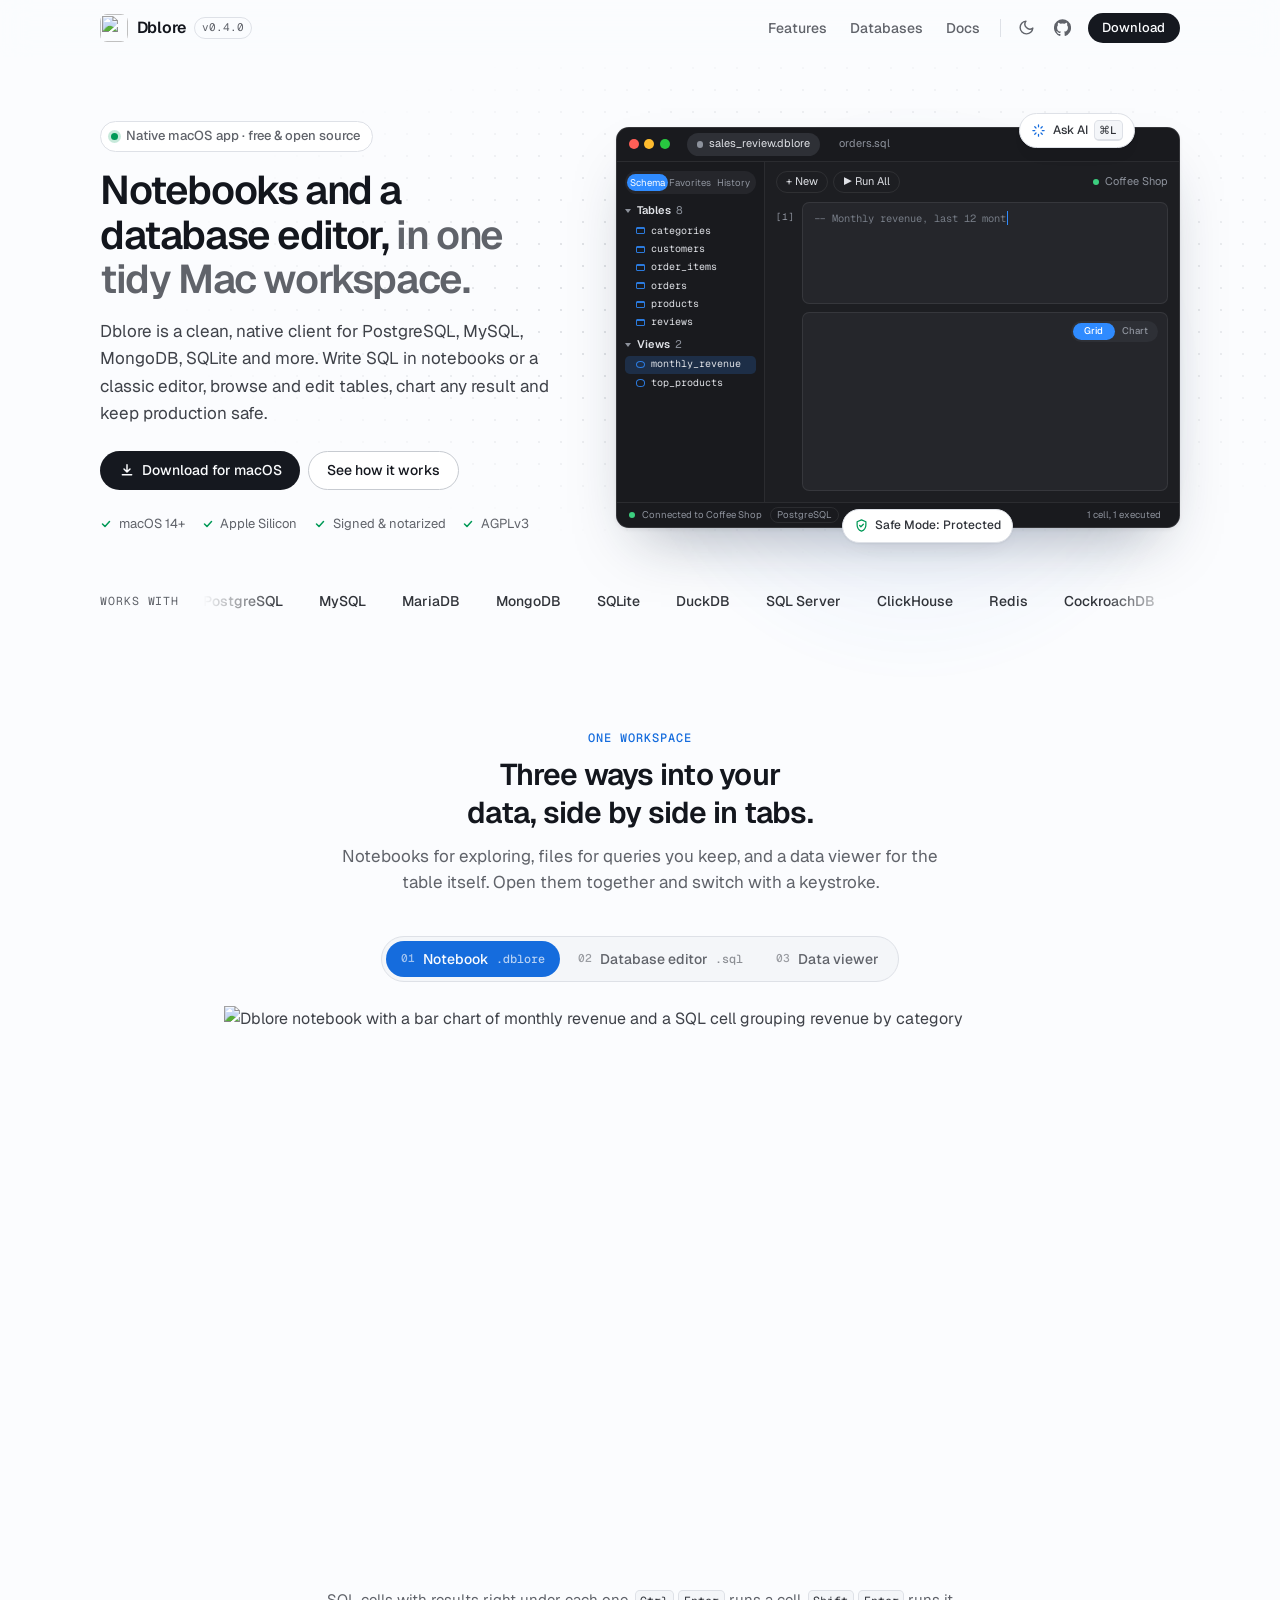
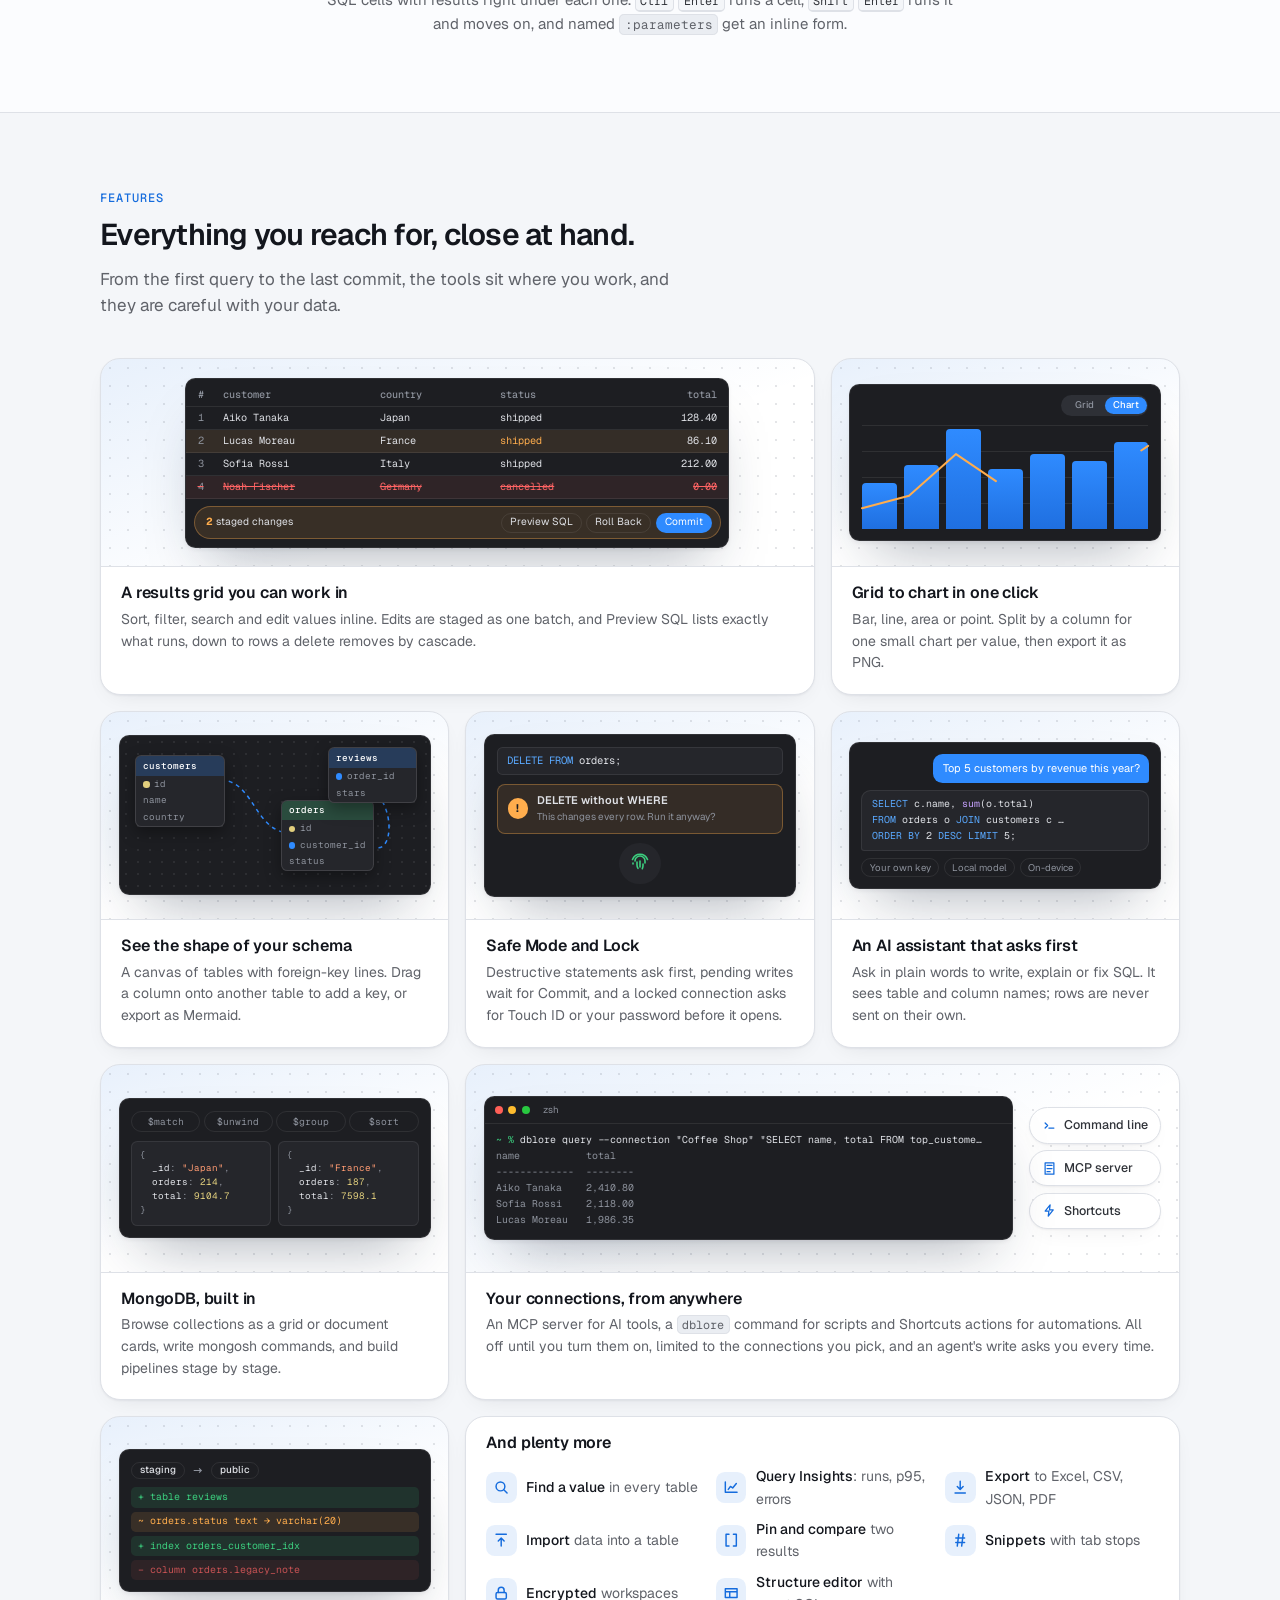
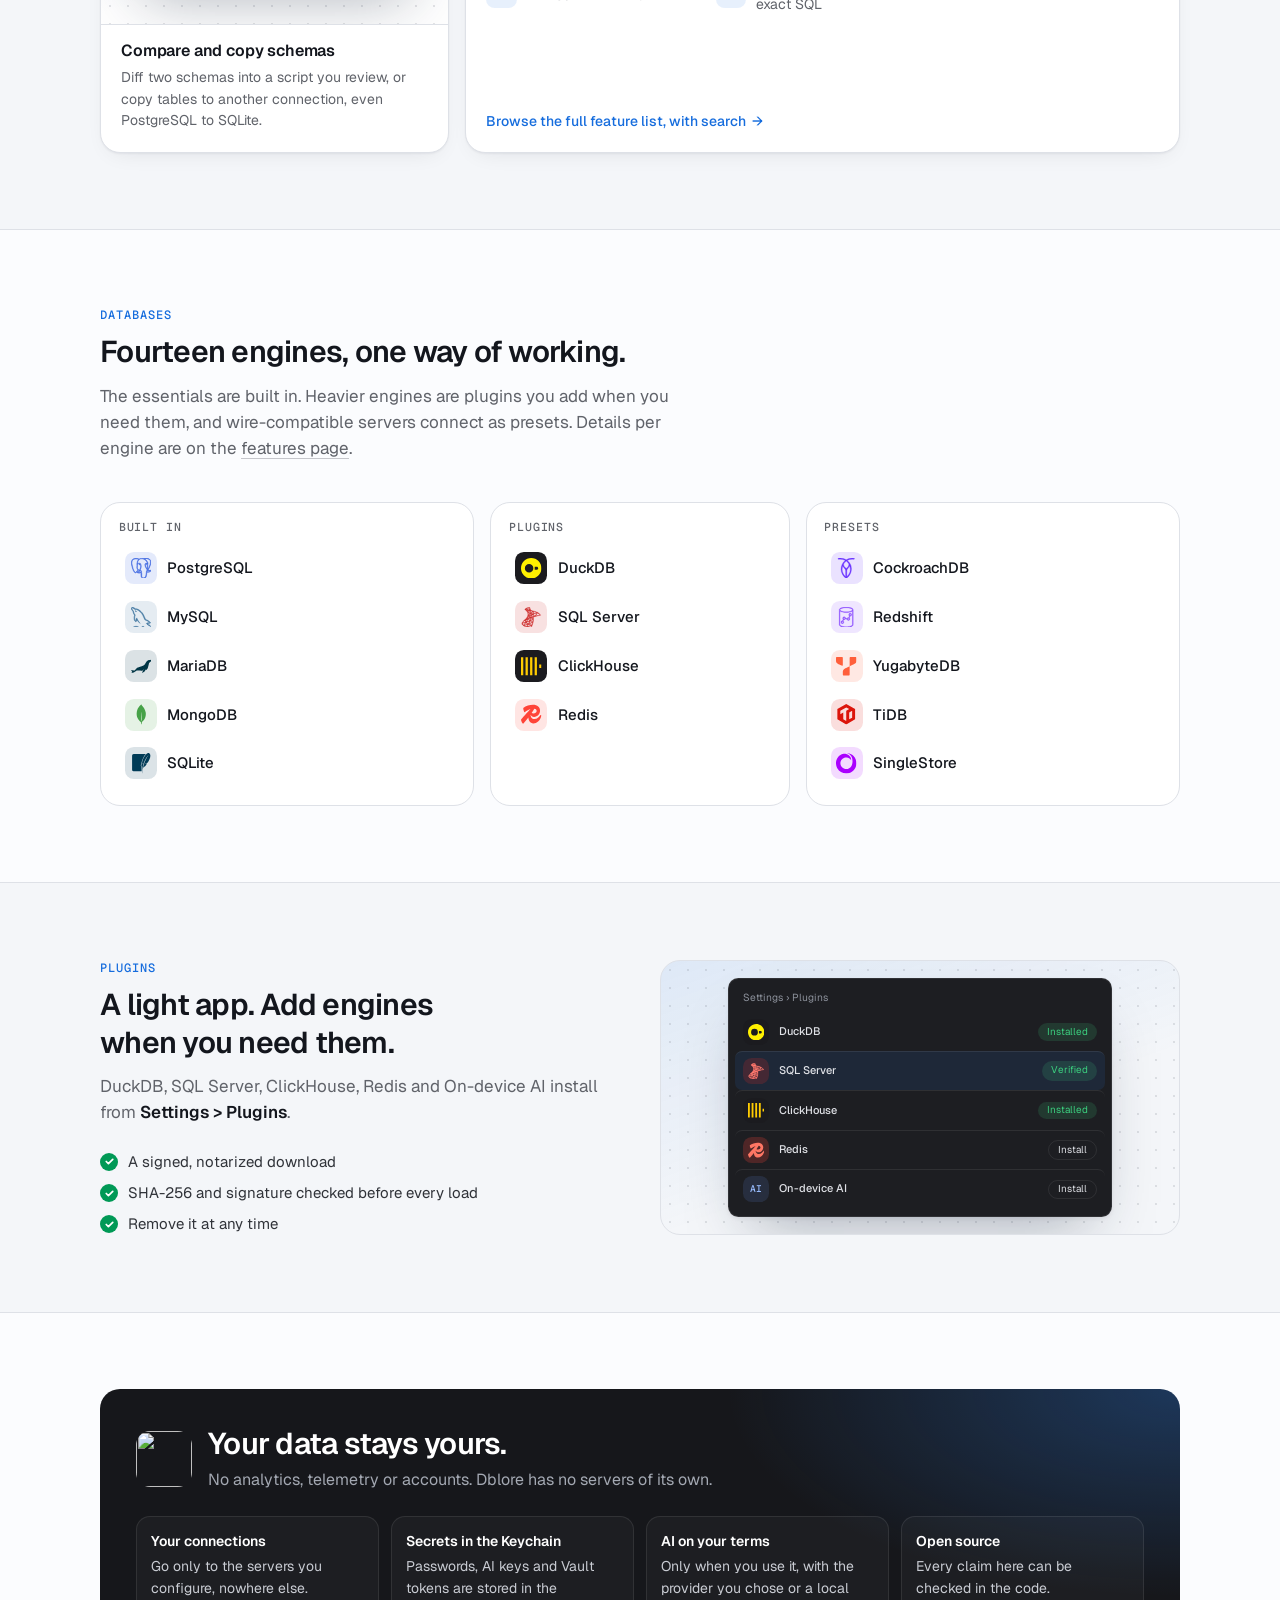
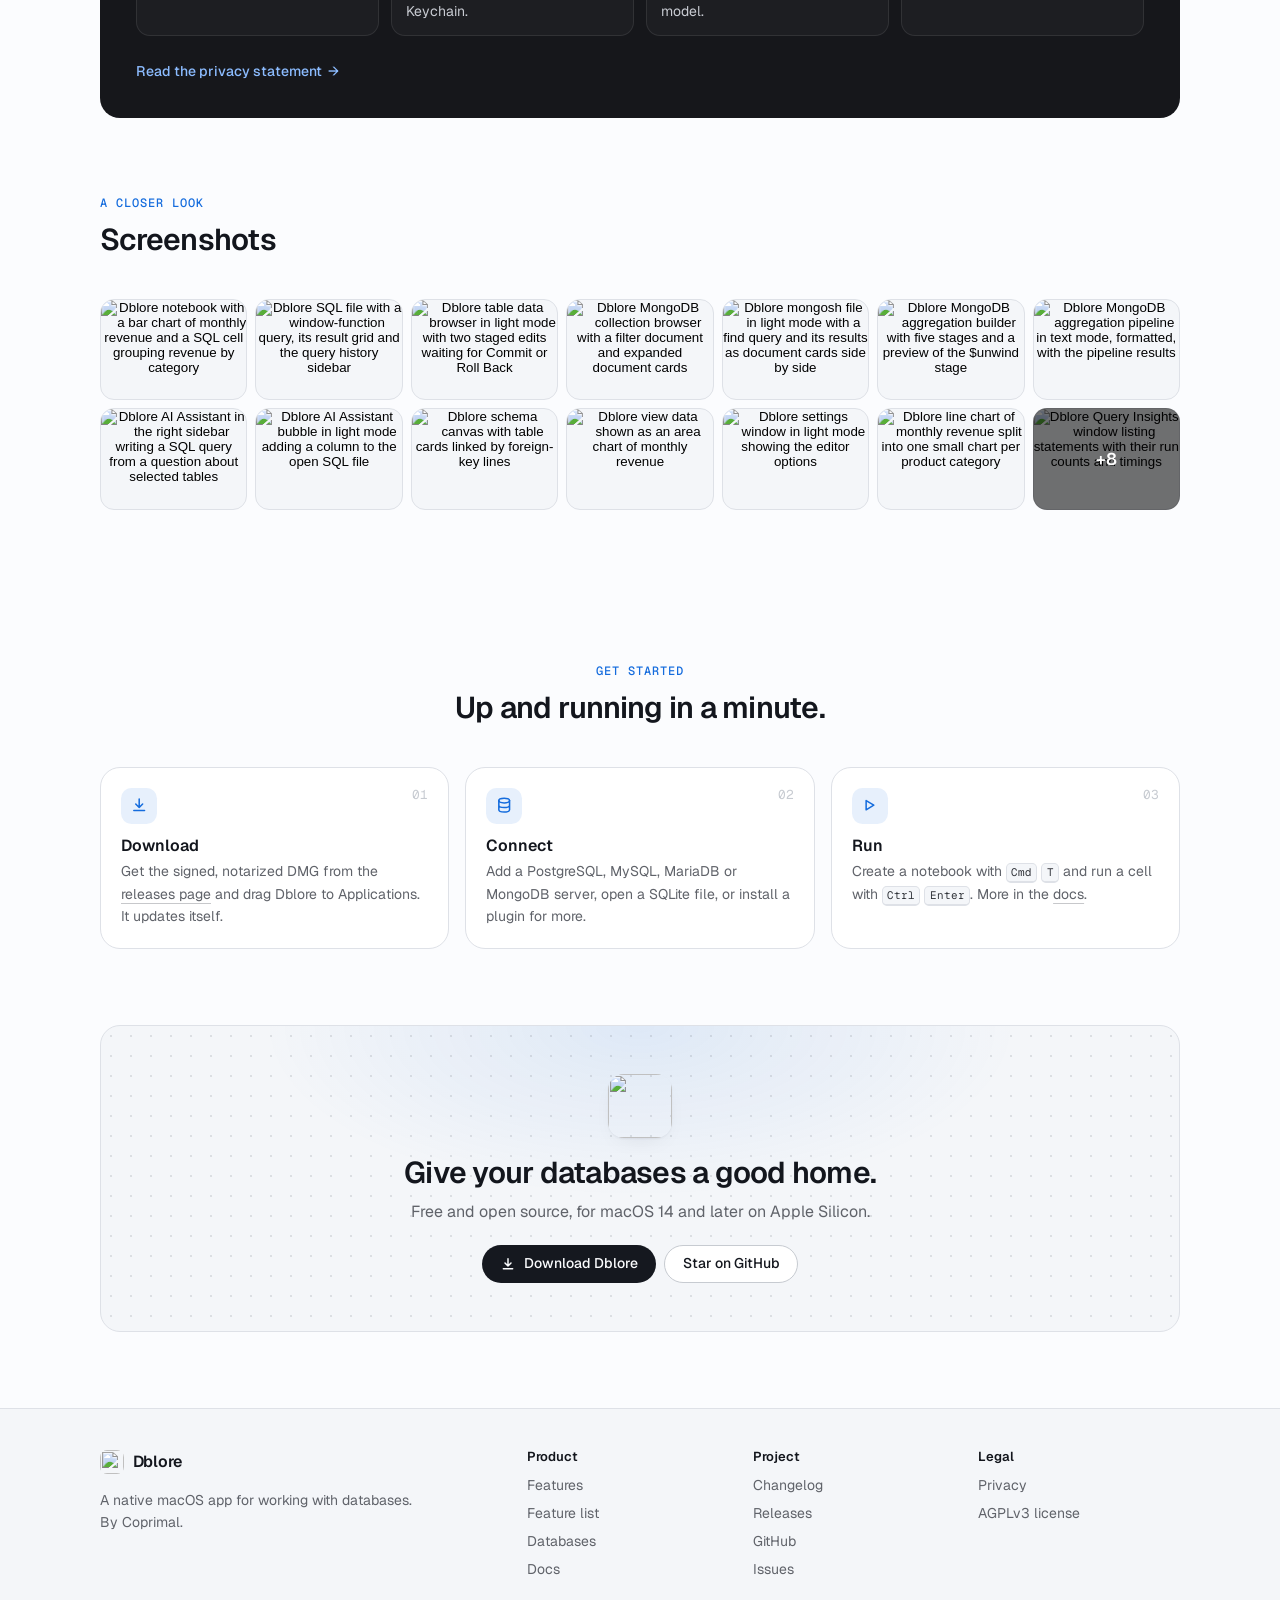
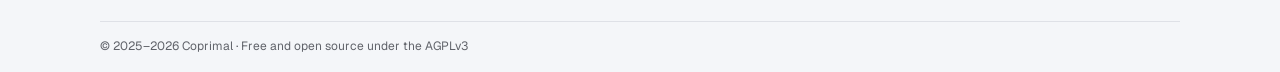
==== commit 1cb5e631: "feat(website): show real database logos in the engines list and plugins mock-up" ====
--- a/website/index.html
+++ b/website/index.html
@@ -35,6 +35,23 @@
     </script>
   </head>
   <body class="home">
+    <svg width="0" height="0" style="position: absolute" aria-hidden="true">
+      <!-- Database logos: Simple Icons (CC0) and Devicon (MIT); trademarks of their owners. -->
+      <symbol id="db-postgresql" viewBox="0 0 24 24" stroke-width="0.5"><path d="M23.5594 14.7228a.5269.5269 0 0 0-.0563-.1191c-.139-.2632-.4768-.3418-1.0074-.2321-1.6533.3411-2.2935.1312-2.5256-.0191 1.342-2.0482 2.445-4.522 3.0411-6.8297.2714-1.0507.7982-3.5237.1222-4.7316a1.5641 1.5641 0 0 0-.1509-.235C21.6931.9086 19.8007.0248 17.5099.0005c-1.4947-.0158-2.7705.3461-3.1161.4794a9.449 9.449 0 0 0-.5159-.0816 8.044 8.044 0 0 0-1.3114-.1278c-1.1822-.0184-2.2038.2642-3.0498.8406-.8573-.3211-4.7888-1.645-7.2219.0788C.9359 2.1526.3086 3.8733.4302 6.3043c.0409.818.5069 3.334 1.2423 5.7436.4598 1.5065.9387 2.7019 1.4334 3.582.553.9942 1.1259 1.5933 1.7143 1.7895.4474.1491 1.1327.1441 1.8581-.7279.8012-.9635 1.5903-1.8258 1.9446-2.2069.4351.2355.9064.3625 1.39.3772a.0569.0569 0 0 0 .0004.0041 11.0312 11.0312 0 0 0-.2472.3054c-.3389.4302-.4094.5197-1.5002.7443-.3102.064-1.1344.2339-1.1464.8115-.0025.1224.0329.2309.0919.3268.2269.4231.9216.6097 1.015.6331 1.3345.3335 2.5044.092 3.3714-.6787-.017 2.231.0775 4.4174.3454 5.0874.2212.5529.7618 1.9045 2.4692 1.9043.2505 0 .5263-.0291.8296-.0941 1.7819-.3821 2.5557-1.1696 2.855-2.9059.1503-.8707.4016-2.8753.5388-4.1012.0169-.0703.0357-.1207.057-.1362.0007-.0005.0697-.0471.4272.0307a.3673.3673 0 0 0 .0443.0068l.2539.0223.0149.001c.8468.0384 1.9114-.1426 2.5312-.4308.6438-.2988 1.8057-1.0323 1.5951-1.6698zM2.371 11.8765c-.7435-2.4358-1.1779-4.8851-1.2123-5.5719-.1086-2.1714.4171-3.6829 1.5623-4.4927 1.8367-1.2986 4.8398-.5408 6.108-.13-.0032.0032-.0066.0061-.0098.0094-2.0238 2.044-1.9758 5.536-1.9708 5.7495-.0002.0823.0066.1989.0162.3593.0348.5873.0996 1.6804-.0735 2.9184-.1609 1.1504.1937 2.2764.9728 3.0892.0806.0841.1648.1631.2518.2374-.3468.3714-1.1004 1.1926-1.9025 2.1576-.5677.6825-.9597.5517-1.0886.5087-.3919-.1307-.813-.5871-1.2381-1.3223-.4796-.839-.9635-2.0317-1.4155-3.5126zm6.0072 5.0871c-.1711-.0428-.3271-.1132-.4322-.1772.0889-.0394.2374-.0902.4833-.1409 1.2833-.2641 1.4815-.4506 1.9143-1.0002.0992-.126.2116-.2687.3673-.4426a.3549.3549 0 0 0 .0737-.1298c.1708-.1513.2724-.1099.4369-.0417.156.0646.3078.26.3695.4752.0291.1016.0619.2945-.0452.4444-.9043 1.2658-2.2216 1.2494-3.1676 1.0128zm2.094-3.988-.0525.141c-.133.3566-.2567.6881-.3334 1.003-.6674-.0021-1.3168-.2872-1.8105-.8024-.6279-.6551-.9131-1.5664-.7825-2.5004.1828-1.3079.1153-2.4468.079-3.0586-.005-.0857-.0095-.1607-.0122-.2199.2957-.2621 1.6659-.9962 2.6429-.7724.4459.1022.7176.4057.8305.928.5846 2.7038.0774 3.8307-.3302 4.7363-.084.1866-.1633.3629-.2311.5454zm7.3637 4.5725c-.0169.1768-.0358.376-.0618.5959l-.146.4383a.3547.3547 0 0 0-.0182.1077c-.0059.4747-.054.6489-.115.8693-.0634.2292-.1353.4891-.1794 1.0575-.11 1.4143-.8782 2.2267-2.4172 2.5565-1.5155.3251-1.7843-.4968-2.0212-1.2217a6.5824 6.5824 0 0 0-.0769-.2266c-.2154-.5858-.1911-1.4119-.1574-2.5551.0165-.5612-.0249-1.9013-.3302-2.6462.0044-.2932.0106-.5909.019-.8918a.3529.3529 0 0 0-.0153-.1126 1.4927 1.4927 0 0 0-.0439-.208c-.1226-.4283-.4213-.7866-.7797-.9351-.1424-.059-.4038-.1672-.7178-.0869.067-.276.1831-.5875.309-.9249l.0529-.142c.0595-.16.134-.3257.213-.5012.4265-.9476 1.0106-2.2453.3766-5.1772-.2374-1.0981-1.0304-1.6343-2.2324-1.5098-.7207.0746-1.3799.3654-1.7088.5321a5.6716 5.6716 0 0 0-.1958.1041c.0918-1.1064.4386-3.1741 1.7357-4.4823a4.0306 4.0306 0 0 1 .3033-.276.3532.3532 0 0 0 .1447-.0644c.7524-.5706 1.6945-.8506 2.802-.8325.4091.0067.8017.0339 1.1742.081 1.939.3544 3.2439 1.4468 4.0359 2.3827.8143.9623 1.2552 1.9315 1.4312 2.4543-1.3232-.1346-2.2234.1268-2.6797.779-.9926 1.4189.543 4.1729 1.2811 5.4964.1353.2426.2522.4522.2889.5413.2403.5825.5515.9713.7787 1.2552.0696.087.1372.1714.1885.245-.4008.1155-1.1208.3825-1.0552 1.717-.0123.1563-.0423.4469-.0834.8148-.0461.2077-.0702.4603-.0994.7662zm.8905-1.6211c-.0405-.8316.2691-.9185.5967-1.0105a2.8566 2.8566 0 0 0 .135-.0406 1.202 1.202 0 0 0 .1342.103c.5703.3765 1.5823.4213 3.0068.1344-.2016.1769-.5189.3994-.9533.6011-.4098.1903-1.0957.333-1.7473.3636-.7197.0336-1.0859-.0807-1.1721-.151zm.5695-9.2712c-.0059.3508-.0542.6692-.1054 1.0017-.055.3576-.112.7274-.1264 1.1762-.0142.4368.0404.8909.0932 1.3301.1066.887.216 1.8003-.2075 2.7014a3.5272 3.5272 0 0 1-.1876-.3856c-.0527-.1276-.1669-.3326-.3251-.6162-.6156-1.1041-2.0574-3.6896-1.3193-4.7446.3795-.5427 1.3408-.5661 2.1781-.463zm.2284 7.0137a12.3762 12.3762 0 0 0-.0853-.1074l-.0355-.0444c.7262-1.1995.5842-2.3862.4578-3.4385-.0519-.4318-.1009-.8396-.0885-1.2226.0129-.4061.0666-.7543.1185-1.0911.0639-.415.1288-.8443.1109-1.3505.0134-.0531.0188-.1158.0118-.1902-.0457-.4855-.5999-1.938-1.7294-3.253-.6076-.7073-1.4896-1.4972-2.6889-2.0395.5251-.1066 1.2328-.2035 2.0244-.1859 2.0515.0456 3.6746.8135 4.8242 2.2824a.908.908 0 0 1 .0667.1002c.7231 1.3556-.2762 6.2751-2.9867 10.5405zm-8.8166-6.1162c-.025.1794-.3089.4225-.6211.4225a.5821.5821 0 0 1-.0809-.0056c-.1873-.026-.3765-.144-.5059-.3156-.0458-.0605-.1203-.178-.1055-.2844.0055-.0401.0261-.0985.0925-.1488.1182-.0894.3518-.1226.6096-.0867.3163.0441.6426.1938.6113.4186zm7.9305-.4114c.0111.0792-.049.201-.1531.3102-.0683.0717-.212.1961-.4079.2232a.5456.5456 0 0 1-.075.0052c-.2935 0-.5414-.2344-.5607-.3717-.024-.1765.2641-.3106.5611-.352.297-.0414.6111.0088.6356.1851z"/></symbol>
+      <symbol id="db-mysql" viewBox="14.08 3.67 10 10" stroke-width="0.25"><path d="M16.405 5.501c-.115 0-.193.014-.274.033v.013h.014c.054.104.146.18.214.273.054.107.1.214.154.32l.014-.015c.094-.066.14-.172.14-.333-.04-.047-.046-.094-.08-.14-.04-.067-.126-.1-.18-.153zM5.77 18.695h-.927a50.854 50.854 0 00-.27-4.41h-.008l-1.41 4.41H2.45l-1.4-4.41h-.01a72.892 72.892 0 00-.195 4.41H0c.055-1.966.192-3.81.41-5.53h1.15l1.335 4.064h.008l1.347-4.064h1.095c.242 2.015.384 3.86.428 5.53zm4.017-4.08c-.378 2.045-.876 3.533-1.492 4.46-.482.716-1.01 1.073-1.583 1.073-.153 0-.34-.046-.566-.138v-.494c.11.017.24.026.386.026.268 0 .483-.075.647-.222.197-.18.295-.382.295-.605 0-.155-.077-.47-.23-.944L6.23 14.615h.91l.727 2.36c.164.536.233.91.205 1.123.4-1.064.678-2.227.835-3.483zm12.325 4.08h-2.63v-5.53h.885v4.85h1.745zm-3.32.135l-1.016-.5c.09-.076.177-.158.255-.25.433-.506.648-1.258.648-2.253 0-1.83-.718-2.746-2.155-2.746-.704 0-1.254.232-1.65.697-.43.508-.646 1.256-.646 2.245 0 .972.19 1.686.574 2.14.35.41.877.615 1.583.615.264 0 .506-.033.725-.098l1.325.772.36-.622zM15.5 17.588c-.225-.36-.337-.94-.337-1.736 0-1.393.424-2.09 1.27-2.09.443 0 .77.167.977.5.224.362.336.936.336 1.723 0 1.404-.424 2.108-1.27 2.108-.445 0-.77-.167-.978-.5zm-1.658-.425c0 .47-.172.856-.516 1.156-.344.3-.803.45-1.384.45-.543 0-1.064-.172-1.573-.515l.237-.476c.438.22.833.328 1.19.328.332 0 .593-.073.783-.22a.754.754 0 00.3-.615c0-.33-.23-.61-.648-.845-.388-.213-1.163-.657-1.163-.657-.422-.307-.632-.636-.632-1.177 0-.45.157-.81.47-1.085.315-.278.72-.415 1.22-.415.512 0 .98.136 1.4.41l-.213.476a2.726 2.726 0 00-1.064-.23c-.283 0-.502.068-.654.206a.685.685 0 00-.248.524c0 .328.234.61.666.85.393.215 1.187.67 1.187.67.433.305.648.63.648 1.168zm9.382-5.852c-.535-.014-.95.04-1.297.188-.1.04-.26.04-.274.167.055.053.063.14.11.214.08.134.218.313.346.407.14.11.28.216.427.31.26.16.555.255.81.416.145.094.293.213.44.313.073.05.12.14.214.172v-.02c-.046-.06-.06-.147-.105-.214-.067-.067-.134-.127-.2-.193a3.223 3.223 0 00-.695-.675c-.214-.146-.682-.35-.77-.595l-.013-.014c.146-.013.32-.066.46-.106.227-.06.435-.047.67-.106.106-.027.213-.06.32-.094v-.06c-.12-.12-.21-.283-.334-.395a8.867 8.867 0 00-1.104-.823c-.21-.134-.476-.22-.697-.334-.08-.04-.214-.06-.26-.127-.12-.146-.19-.34-.275-.514a17.69 17.69 0 01-.547-1.163c-.12-.262-.193-.523-.34-.763-.69-1.137-1.437-1.826-2.586-2.5-.247-.14-.543-.2-.856-.274-.167-.008-.334-.02-.5-.027-.11-.047-.216-.174-.31-.235-.38-.24-1.364-.76-1.644-.072-.18.434.267.862.422 1.082.115.153.26.328.34.5.047.116.06.235.107.356.106.294.207.622.347.897.073.14.153.287.247.413.054.073.146.107.167.227-.094.136-.1.334-.154.5-.24.757-.146 1.693.194 2.25.107.166.362.534.703.393.3-.12.234-.5.32-.835.02-.08.007-.133.048-.187v.015c.094.188.188.367.274.555.206.328.566.668.867.895.16.12.287.328.487.402v-.02h-.015c-.043-.058-.1-.086-.154-.133a3.445 3.445 0 01-.35-.4 8.76 8.76 0 01-.747-1.218c-.11-.21-.202-.436-.29-.643-.04-.08-.04-.2-.107-.24-.1.146-.247.273-.32.453-.127.288-.14.642-.188 1.01-.027.007-.014 0-.027.014-.214-.052-.287-.274-.367-.46-.2-.475-.233-1.238-.06-1.785.047-.14.247-.582.167-.716-.042-.127-.174-.2-.247-.303a2.478 2.478 0 01-.24-.427c-.16-.374-.24-.788-.414-1.162-.08-.173-.22-.354-.334-.513-.127-.18-.267-.307-.368-.52-.033-.073-.08-.194-.027-.274.014-.054.042-.075.094-.09.088-.072.335.022.422.062.247.1.455.194.662.334.094.066.195.193.315.226h.14c.214.047.455.014.655.073.355.114.675.28.962.46a5.953 5.953 0 012.085 2.286c.08.154.115.295.188.455.14.33.313.663.455.982.14.315.275.636.476.897.1.14.502.213.682.286.133.06.34.115.46.188.23.14.454.3.67.454.11.076.443.243.463.378z"/></symbol>
+      <symbol id="db-mariadb" viewBox="0 0 24 24"><path d="M23.157 4.412c-.676.284-.79.31-1.673.372-.65.045-.757.057-1.212.209-.75.246-1.395.75-2.02 1.59-.296.398-1.249 1.913-1.249 1.988 0 .057-.65.998-.915 1.32-.574.713-1.08 1.079-2.14 1.59-.77.36-1.224.524-4.102 1.477-1.073.353-2.133.738-2.367.864-.852.449-1.515 1.036-2.203 1.938-1.003 1.32-.972 1.313-3.042.947a12.264 12.264 0 00-.675-.063c-.644-.05-1.023.044-1.332.334L0 17.193l.177.088c.094.05.353.234.561.398.215.17.461.347.55.391.088.044.17.088.183.101.012.013-.089.17-.228.353-.435.581-.593.871-.574 1.048.019.164.032.17.43.17.517-.006.826-.056 1.261-.208.65-.233 2.058-.94 2.784-1.4.776-.5 1.717-.998 1.956-1.042.082-.02.354-.07.594-.114.58-.107 1.464-.095 2.587.05.108.013.373.045.6.064.227.025.43.057.454.076.026.012.474.037.998.056.934.026 1.104.007 1.3-.189.126-.133.385-.631.498-.985.209-.643.417-.921.366-.492-.113.966-.322 1.692-.713 2.411-.259.499-.663 1.092-.934 1.395-.322.347-.315.36.088.315.619-.063 1.471-.397 2.096-.82.827-.562 1.647-1.691 2.19-3.03.107-.27.22-.22.183.083-.013.094-.038.315-.057.498l-.031.328.353-.202c.833-.48 1.414-1.262 2.127-2.884.227-.518.877-2.922 1.073-3.976a9.64 9.64 0 01.271-1.042c.127-.429.196-.555.48-.858.183-.19.625-.555.978-.808.72-.505.953-.75 1.187-1.205.208-.417.284-1.13.132-1.357-.132-.202-.284-.196-.763.006Z"/></symbol>
+      <symbol id="db-mongodb" viewBox="0 0 24 24"><path d="M17.193 9.555c-1.264-5.58-4.252-7.414-4.573-8.115-.28-.394-.53-.954-.735-1.44-.036.495-.055.685-.523 1.184-.723.566-4.438 3.682-4.74 10.02-.282 5.912 4.27 9.435 4.888 9.884l.07.05A73.49 73.49 0 0111.91 24h.481c.114-1.032.284-2.056.51-3.07.417-.296.604-.463.85-.693a11.342 11.342 0 003.639-8.464c.01-.814-.103-1.662-.197-2.218zm-5.336 8.195s0-8.291.275-8.29c.213 0 .49 10.695.49 10.695-.381-.045-.765-1.76-.765-2.405z"/></symbol>
+      <symbol id="db-sqlite" viewBox="0 0 24 24"><path d="M21.678.521c-1.032-.92-2.28-.55-3.513.544a8.71 8.71 0 0 0-.547.535c-2.109 2.237-4.066 6.38-4.674 9.544.237.48.422 1.093.544 1.561a13.044 13.044 0 0 1 .164.703s-.019-.071-.096-.296l-.05-.146a1.689 1.689 0 0 0-.033-.08c-.138-.32-.518-.995-.686-1.289-.143.423-.27.818-.376 1.176.484.884.778 2.4.778 2.4s-.025-.099-.147-.442c-.107-.303-.644-1.244-.772-1.464-.217.804-.304 1.346-.226 1.478.152.256.296.698.422 1.186.286 1.1.485 2.44.485 2.44l.017.224a22.41 22.41 0 0 0 .056 2.748c.095 1.146.273 2.13.5 2.657l.155-.084c-.334-1.038-.47-2.399-.41-3.967.09-2.398.642-5.29 1.661-8.304 1.723-4.55 4.113-8.201 6.3-9.945-1.993 1.8-4.692 7.63-5.5 9.788-.904 2.416-1.545 4.684-1.931 6.857.666-2.037 2.821-2.912 2.821-2.912s1.057-1.304 2.292-3.166c-.74.169-1.955.458-2.362.629-.6.251-.762.337-.762.337s1.945-1.184 3.613-1.72C21.695 7.9 24.195 2.767 21.678.521m-18.573.543A1.842 1.842 0 0 0 1.27 2.9v16.608a1.84 1.84 0 0 0 1.835 1.834h9.418a22.953 22.953 0 0 1-.052-2.707c-.006-.062-.011-.141-.016-.2a27.01 27.01 0 0 0-.473-2.378c-.121-.47-.275-.898-.369-1.057-.116-.197-.098-.31-.097-.432 0-.12.015-.245.037-.386a9.98 9.98 0 0 1 .234-1.045l.217-.028c-.017-.035-.014-.065-.031-.097l-.041-.381a32.8 32.8 0 0 1 .382-1.194l.2-.019c-.008-.016-.01-.038-.018-.053l-.043-.316c.63-3.28 2.587-7.443 4.8-9.791.066-.069.133-.128.198-.194Z"/></symbol>
+      <symbol id="db-duckdb" viewBox="0 0 24 24"><path d="M12 0C5.363 0 0 5.363 0 12s5.363 12 12 12 12-5.363 12-12S18.637 0 12 0zM9.502 7.03a4.974 4.974 0 0 1 4.97 4.97 4.974 4.974 0 0 1-4.97 4.97A4.974 4.974 0 0 1 4.532 12a4.974 4.974 0 0 1 4.97-4.97zm6.563 3.183h2.351c.98 0 1.787.782 1.787 1.762s-.807 1.789-1.787 1.789h-2.351v-3.551z"/></symbol>
+      <symbol id="db-sqlserver" viewBox="0 0 24 24" stroke-width="0.4"><path d="M4.724 2.505s-.08.127-.004.315c.046.116.186.256.34.404 0 0 1.615 1.576 1.813 1.804.895 1.033 1.284 2.05 1.32 3.453.022.9-.151 1.692-.573 2.613-.756 1.649-2.35 3.468-4.81 5.49l.36-.12c.233-.173.548-.359 1.292-.766 1.713-.936 3.636-1.798 5.999-2.686 3.399-1.277 8.99-2.776 12.172-3.263l.331-.051-.05-.08c-.292-.452-.49-.731-.73-1.027-.697-.863-1.542-1.567-2.577-2.146-1.422-.797-3.267-1.416-5.6-1.88a67.93 67.93 0 00-2.191-.375 209.29 209.29 0 01-3.924-.64c-.425-.075-1.06-.181-1.481-.272a9.404 9.404 0 01-.961-.258c-.268-.105-.645-.207-.726-.515zm.936.909c.003-.002.063.017.137.042.136.046.316.1.526.159.146.04.307.084.479.127.218.056.399.104.401.107.024.027.391 1.198.516 1.647.048.172.084.315.081.318a.789.789 0 01-.09-.14c-.424-.746-1.097-1.505-1.874-2.116a3.104 3.104 0 01-.176-.144zm1.79.494c.018-.001.099.012.195.034.619.136 1.725.35 2.435.47.119.02.216.04.216.047a.348.348 0 01-.098.062c-.119.06-.602.349-.763.457-.403.27-.766.559-1.03.821a5.4 5.4 0 01-.197.192c-.003 0-.022-.062-.041-.137a12.09 12.09 0 00-.65-1.779 1.801 1.801 0 01-.071-.165c0-.001 0-.002.004-.002zm3.147.598c.02.007.06.13.129.404a6.05 6.05 0 01.153 1.977l-.012.038-.187-.06c-.388-.124-1.02-.31-1.562-.46a6.625 6.625 0 01-.56-.17c0-.022.449-.471.642-.642.369-.326 1.362-1.098 1.397-1.087zm.25.036c.011-.01 1.504.248 2.182.378.506.097 1.237.25 1.281.269.022.008-.054.05-.297.16-.96.432-1.672.82-2.38 1.293-.186.124-.341.226-.344.226-.004 0-.006-.104-.006-.23 0-.69-.139-1.387-.391-1.976a.688.688 0 01-.045-.12zm3.86.764c.011.011-.038.306-.08.48-.132.54-.482 1.344-.914 2.099a2.26 2.26 0 01-.152.246 1.499 1.499 0 01-.219-.115c-.422-.247-.9-.48-1.425-.697a4.588 4.588 0 01-.278-.12c-.024-.022 1.143-.795 1.762-1.166.495-.297 1.292-.741 1.306-.727zm.276.043c.033 0 .695.18 1.037.283.853.255 1.837.614 2.475.904l.265.12-.187.043c-1.561.36-2.9.773-4.188 1.296-.107.044-.2.08-.207.08a.911.911 0 01.075-.185c.388-.823.638-1.687.703-2.42.006-.067.018-.121.027-.121zm-6.58 1.512c.01-.01.514.108.789.185.413.116 1.292.41 1.292.433 0 .004-.097.089-.215.188-.475.397-.934.813-1.483 1.343a5.27 5.27 0 01-.308.285c-.007 0-.01-.023-.006-.05.083-.611.065-1.395-.05-2.193a1.29 1.29 0 01-.02-.19zm10.61.01c.007.008-.234.385-.384.6-.22.314-.537.726-1.261 1.637l-.954 1.202a9.418 9.418 0 01-.269.333c-.003 0-.05-.066-.103-.146a7.584 7.584 0 00-1.47-1.625 9.59 9.59 0 00-.27-.218.427.427 0 01-.074-.063c0-.01.617-.274 1.088-.466a37.02 37.02 0 012.778-.99c.442-.135.912-.27.919-.264zm.278.073a.93.93 0 01.207.1 12.274 12.274 0 012.428 1.824c.194.19.667.683.66.687l-.363.029c-1.53.115-3.486.44-5.37.893-.128.03-.238.056-.246.056-.007 0 .133-.14.311-.312 1.107-1.063 1.611-1.734 2.205-2.934.088-.178.163-.333.166-.342h.002zm-8.088.83c.051.01.523.23.879.408.325.163.818.426.843.449.003.003-.17.093-.386.201-.683.342-1.268.664-1.878 1.037-.175.107-.32.194-.325.194-.015 0-.01-.013.088-.191a7.702 7.702 0 00.738-2.002c.014-.062.03-.1.041-.097zm-.475.084c.01.01-.112.46-.19.7a9.092 9.092 0 01-.835 1.808l-.09.147-.203-.197a2.671 2.671 0 00-.676-.5 1.009 1.009 0 01-.176-.102c0-.03.62-.593 1.098-.998.343-.29 1.064-.867 1.072-.858zm2.888 1.188l.177.115c.407.264.888.619 1.255.924.206.172.605.53.687.616l.044.047-.294.082a53.8 53.8 0 00-4.45 1.424c-.167.061-.31.112-.32.112-.021 0-.042.019.333-.326.96-.883 1.807-1.856 2.44-2.802zm-.759.19c.009.009-.492.71-.789 1.106-.356.473-.99 1.265-1.426 1.78a8.769 8.769 0 01-.346.397c-.01.003-.015-.05-.016-.133 0-.44-.112-.91-.308-1.308-.083-.168-.097-.208-.08-.224.068-.062 1.127-.666 1.794-1.023.459-.246 1.163-.604 1.171-.595zm-4.59 1.125a3.988 3.988 0 01.812.518c.008.005-.087.083-.21.172-.345.249-.87.644-1.173.886-.32.255-.331.263-.295.207.24-.367.36-.574.486-.84.113-.236.224-.516.304-.76a.675.675 0 01.077-.183zm1.223.96c.017-.003.04.028.139.175.207.31.366.722.407 1.058l.008.073-.497.192c-.89.346-1.711.687-2.266.94-.155.072-.428.202-.607.292-.179.09-.325.16-.325.156 0-.004.112-.089.25-.188 1.087-.79 2.025-1.654 2.732-2.519.075-.092.144-.172.153-.178a.016.016 0 01.006-.002zm-.564.14c.015.014-.401.484-.681.77-.7.715-1.396 1.275-2.256 1.821-.108.069-.206.13-.22.138-.023.014.008-.022.386-.434.238-.259.42-.474.628-.743.136-.177.162-.202.362-.346.537-.388 1.767-1.221 1.781-1.207zM9.925 0c-.08-.01-1.371.455-2.2.791-1.123.457-1.996.894-2.534 1.272-.2.14-.452.393-.488.49a.356.356 0 00-.021.123l.488.46 1.158.37L9.087 4l3.153.542.032-.27-.028-.005-.415-.066-.085-.148a27.702 27.702 0 01-1.177-2.325 12.264 12.264 0 01-.53-1.465C9.969.02 9.962.005 9.925 0zm-.061.186h.005c.003.003.017.105.032.225.062.508.176 1 .354 1.53.134.4.136.377-.024.332-.37-.103-2.032-.388-3.234-.555a8.796 8.796 0 01-.357-.053c-.015-.015.867-.477 1.258-.66.501-.232 1.867-.8 1.966-.819zM6.362 1.814l.141.048c.772.262 2.706.632 3.775.72.12.01.222.021.225.024.003.003-.1.058-.228.122-.515.258-1.083.573-1.476.819-.115.072-.22.13-.235.129a4.868 4.868 0 01-.17-.027l-.144-.023-.365-.355c-.641-.62-1.141-1.1-1.335-1.28zm-.143.114l.511.638c.282.35.564.699.626.774.063.075.111.138.108.14-.014.011-.74-.13-1.125-.219a8.532 8.532 0 01-.803-.212l-.2-.064.001-.049c.003-.245.312-.607.836-.976zm4.352.869c.015.001.032.032.077.131.124.272.51 1.008.603 1.15.03.047.08.05-.433-.033-1.23-.198-1.629-.265-1.629-.273a.36.36 0 01.083-.054 7.13 7.13 0 001.107-.767l.175-.147c.006-.005.012-.008.017-.007zm4.309 8.408l-4.808 1.568-4.18 1.846-1.17.31c-.298.282-.613.568-.948.86-.37.321-.716.612-.98.822a7.46 7.46 0 00-.953.945c-.332.414-.592.854-.704 1.193-.2.61-.103 1.228.285 1.798.495.728 1.48 1.468 2.625 1.972.585.256 1.57.588 2.31.774 1.233.312 3.614.65 4.926.7.266.01.62.01.637-.002.028-.019.233-.405.47-.89.806-1.646 1.389-3.19 1.703-4.508.19-.799.338-1.863.434-3.125.027-.354.037-1.533.016-1.934a13.564 13.564 0 00-.183-1.706.435.435 0 01-.012-.15c.014-.01.059-.025.65-.197zm-1.1.645c.045 0 .16 1.114.191 1.82.006.151.005.247-.004.247-.028 0-.615-.345-1.032-.606a28.716 28.716 0 01-1.162-.772c-.035-.028-.031-.029.266-.131.505-.174 1.704-.558 1.742-.558zm-2.448.803c.03 0 .115.047.315.172.75.47 1.766 1.035 2.2 1.225.136.06.151.036-.16.247-.662.45-1.486.892-2.497 1.342a7.59 7.59 0 01-.331.142.989.989 0 01.043-.2c.245-.905.383-1.82.387-2.554.002-.362.002-.364.037-.373h.006zm-.504.193c.021.022.006.834-.02 1.056a9.206 9.206 0 01-.418 1.837c-.014.017-.511-.468-.676-.66a4.918 4.918 0 01-.669-.973c-.082-.162-.214-.484-.202-.493.056-.04 1.971-.78 1.985-.767zm-2.375.936c.004 0 .008.001.01.004a.881.881 0 01.056.131c.116.315.376.782.602 1.08a6.247 6.247 0 001.017 1.06c.023.02.03.016-.562.24a48.53 48.53 0 01-2.294.8c-.327.106-.604.195-.615.2-.033.011-.023-.009.073-.158.427-.666 1.073-1.97 1.435-2.892.062-.16.122-.32.133-.356.015-.052.031-.07.08-.092a.149.149 0 01.065-.017zm-.728.3c.01.009-.174.398-.356.751-.351.686-.739 1.361-1.253 2.185l-.182.288c-.018.027-.026.018-.082-.094a3.307 3.307 0 01-.28-.842 3.39 3.39 0 01.02-1.083c.047-.227.045-.222.152-.276.462-.237 1.966-.942 1.981-.929zm6.268.255v.154a20.106 20.106 0 01-.255 2.992 9.362 9.362 0 01-1.898-.782c-.354-.194-.865-.507-.85-.522.003-.004.154-.083.334-.177.714-.37 1.395-.77 1.988-1.166.222-.148.555-.389.629-.454zM4.981 15.41c.015 0 .011.028-.012.161a4.137 4.137 0 00-.041.39c-.03.532.057.924.32 1.46.074.15.132.274.129.276-.027.023-2.43.726-3.186.933l-.435.12c-.027.008-.029.002-.02-.06.083-.533.49-1.232 1.058-1.82.378-.39.68-.622 1.195-.915a30.782 30.782 0 01.992-.545zm5.669 1.015c.002-.002.091.045.197.107.777.449 1.86.87 2.783 1.081l.084.02-.115.063c-.482.268-2.071.929-3.694 1.537a68.82 68.82 0 00-.513.194.314.314 0 01-.082.027c0-.004.067-.132.149-.286.456-.852.91-1.887 1.144-2.605.023-.073.044-.135.047-.138zm-.578.19a1.39 1.39 0 01-.063.169 23.534 23.534 0 01-1.261 2.54 9.009 9.009 0 01-.252.433c-.005 0-.114-.066-.244-.145-.77-.472-1.452-1.052-1.9-1.617l-.064-.08.332-.091a23.616 23.616 0 003.19-1.103c.142-.06.26-.109.262-.106zm3.59 1.253c.001 0 .002.001.002.003 0 .08-.183.828-.336 1.37-.128.453-.236.808-.435 1.437a8.533 8.533 0 01-.168.504 15.004 15.004 0 01-3-.841 7.964 7.964 0 01-.639-.283c-.006-.007.213-.11.486-.23 1.655-.721 3.369-1.543 3.955-1.896a.432.432 0 01.135-.064zm-8.287.283c.009.009-.454.671-1.1 1.576l-.587.823c-.097.139-.245.358-.329.488l-.153.236-.162-.137c-.191-.16-.525-.501-.677-.69-.312-.389-.523-.798-.607-1.174-.038-.174-.04-.262-.003-.273a176.26 176.26 0 011.934-.455l1.3-.305c.209-.05.382-.09.384-.089zm.465.178l.117.131a6.763 6.763 0 001.706 1.394c.115.066.202.124.195.128a281.967 281.967 0 01-4.33 1.53.858.858 0 01-.072-.048l-.067-.048.105-.152c.34-.493.768-1.035 1.705-2.162zm2.9 2.073c.003-.003.165.054.362.128.473.177.844.292 1.347.418.617.155 1.51.31 2.038.354.08.006.122.016.11.024-.025.016-.56.194-.953.318a258.526 258.526 0 01-4.636 1.363c-.035.007-.157-.025-.157-.04 0-.009.087-.119.193-.246a22.027 22.027 0 001.476-1.984 56.9 56.9 0 01.22-.335zm-.642.018c.005.005-.253.418-.706 1.132-.192.301-.409.645-.483.762-.075.118-.184.298-.242.4l-.107.185-.054-.014c-.13-.035-1.049-.36-1.291-.456-.301-.12-.615-.264-.846-.389-.289-.156-.655-.388-.627-.397l1.105-.302c1.592-.434 2.473-.683 3.05-.864.109-.033.199-.059.2-.057zm4.523 1.061h.006c.015.038-.575 1.67-.79 2.188-.049.116-.066.145-.092.143a55.54 55.54 0 01-1.433-.2c-.906-.138-2.423-.403-2.806-.49l-.089-.02.543-.122c1.164-.262 1.723-.403 2.29-.577a16.544 16.544 0 002.138-.824c.113-.052.21-.093.233-.098Z"/></symbol>
+      <symbol id="db-clickhouse" viewBox="0 0 24 24"><path d="M21.333 10H24v4h-2.667ZM16 1.335h2.667v21.33H16Zm-5.333 0h2.666v21.33h-2.666ZM0 22.665V1.335h2.667v21.33zm5.333-21.33H8v21.33H5.333Z"/></symbol>
+      <symbol id="db-redis" viewBox="0 0 24 24"><path d="M22.71 13.145c-1.66 2.092-3.452 4.483-7.038 4.483-3.203 0-4.397-2.825-4.48-5.12.701 1.484 2.073 2.685 4.214 2.63 4.117-.133 6.94-3.852 6.94-7.239 0-4.05-3.022-6.972-8.268-6.972-3.752 0-8.4 1.428-11.455 3.685C2.59 6.937 3.885 9.958 4.35 9.626c2.648-1.904 4.748-3.13 6.784-3.744C8.12 9.244.886 17.05 0 18.425c.1 1.261 1.66 4.648 2.424 4.648.232 0 .431-.133.664-.365a100.49 100.49 0 0 0 5.54-6.765c.222 3.104 1.748 6.898 6.014 6.898 3.819 0 7.604-2.756 9.33-8.965.2-.764-.73-1.361-1.261-.73zm-4.349-5.013c0 1.959-1.926 2.922-3.685 2.922-.941 0-1.664-.247-2.235-.568 1.051-1.592 2.092-3.225 3.21-4.973 1.972.334 2.71 1.43 2.71 2.619z"/></symbol>
+      <symbol id="db-cockroachdb" viewBox="0 0 24 24" stroke-width="0.4"><path d="M17.645 16.155a13.013 13.013 0 0 0-4.479-13.287 11.617 11.617 0 0 1 5.815-1.546c.774 0 1.545.075 2.304.226l.32-1.282A13.092 13.092 0 0 0 18.98 0 12.93 12.93 0 0 0 12 2.03 12.933 12.933 0 0 0 5.021 0C4.139 0 3.26.089 2.396.266l.319 1.282a11.83 11.83 0 0 1 2.306-.226 11.64 11.64 0 0 1 5.817 1.544 13.01 13.01 0 0 0 .792 20.877l.375.257.373-.257c2.624-1.801 4.5-4.5 5.27-7.588zm-6.305 5.7A11.687 11.687 0 0 1 7.825 9.519a13.08 13.08 0 0 0 2.457 2.977 3.202 3.202 0 0 1 1.058 2.383zm.661-9.657a11.717 11.717 0 0 1-2.343-2.315 3.23 3.23 0 0 1 0-3.912 11.67 11.67 0 0 1 2.347-2.333c.9.671 1.697 1.468 2.37 2.366a3.197 3.197 0 0 1 0 3.832 11.816 11.816 0 0 1-2.374 2.362zm.659 9.657v-6.976a3.202 3.202 0 0 1 1.06-2.383 13.026 13.026 0 0 0 2.455-2.977 11.694 11.694 0 0 1-3.515 12.336Z"/></symbol>
+      <symbol id="db-redshift" viewBox="0 0 24 24" stroke-width="0.4"><path d="M16.639 9.932a.822.822 0 0 1-.822-.82.823.823 0 0 1 1.645 0c0 .452-.37.82-.823.82m-2.086 4.994a.823.823 0 0 1-.822-.822.822.822 0 0 1 1.645 0 .822.822 0 0 1-.823.822m-5.004-.833a.822.822 0 1 1 .002-1.644.822.822 0 0 1-.002 1.644m-2.083 4.578a.823.823 0 0 1-.823-.82.823.823 0 0 1 1.645 0c0 .452-.37.82-.822.82m9.173-11.236a1.68 1.68 0 0 0-1.68 1.676c0 .566.285 1.066.718 1.37l-.782 1.982a1.674 1.674 0 0 0-1.923 1.104l-1.753-.398a1.675 1.675 0 0 0-3.348.103c0 .432.169.823.438 1.12l-.764 1.79c-.028-.001-.053-.008-.08-.008a1.68 1.68 0 0 0-1.68 1.676 1.68 1.68 0 0 0 3.36 0c0-.593-.312-1.112-.778-1.41l.674-1.579c.161.052.33.088.508.088.661 0 1.228-.386 1.502-.94l1.856.42a1.68 1.68 0 0 0 3.327-.325c0-.5-.224-.943-.574-1.25l.822-2.083c.053.005.104.016.157.016a1.68 1.68 0 0 0 1.68-1.676 1.68 1.68 0 0 0-1.68-1.676M12 23.145c-4.17 0-7.286-1.252-7.286-2.37V4.79C6.14 5.938 9.131 6.547 12 6.547c2.869 0 5.86-.609 7.286-1.756v15.983c0 1.12-3.116 2.37-7.286 2.37M12 .856c4.293 0 7.286 1.274 7.286 2.419 0 1.143-2.993 2.418-7.286 2.418-4.293 0-7.286-1.275-7.286-2.418C4.714 2.129 7.707.855 12 .855m8.143 2.419C20.143 1.147 15.947 0 12 0 8.052 0 3.857 1.147 3.857 3.274l.002.01h-.002v17.49C3.857 22.87 8.052 24 12 24c3.947 0 8.143-1.13 8.143-3.226V3.284h-.002l.002-.01"/></symbol>
+      <symbol id="db-yugabytedb" viewBox="0 0 128 128"><path d="M34.343 5.968c2.939 0 4.375 0 5.51.568a5.324 5.324 0 0 1 2.272 2.271c.568 1.102.568 2.572.568 5.511v36.706c0 4.342 0 6.546-.902 7.882a5.214 5.214 0 0 1-3.44 2.205c-1.604.267-3.574-.668-7.515-2.505l-10.287-4.81c-7.415-3.473-11.122-5.21-13.861-7.882a22.433 22.433 0 0 1-5.377-8.417C.04 33.924.04 29.85.04 21.633v-7.315c0-2.94 0-4.375.568-5.51A5.324 5.324 0 0 1 2.88 6.535c1.136-.568 2.606-.568 5.511-.568ZM119.678 5.968c2.94 0 4.376 0 5.511.568a5.324 5.324 0 0 1 2.271 2.271c.568 1.102.568 2.572.568 5.511v7.315c0 8.182 0 12.29-1.27 15.898a22.433 22.433 0 0 1-5.376 8.416c-2.706 2.672-6.447 4.409-13.861 7.883L85.344 64.15V14.318c0-2.94 0-4.375.567-5.51a5.324 5.324 0 0 1 2.272-2.272c1.135-.568 2.605-.568 5.544-.568ZM85.344 64.15v49.832c0 2.94 0 4.375-.568 5.51a5.324 5.324 0 0 1-2.271 2.272c-1.103.568-2.572.568-5.511.568H51.042c-2.939 0-4.375 0-5.51-.568a5.324 5.324 0 0 1-2.272-2.271c-.567-1.102-.567-2.572-.567-5.511v-7.348c0-8.183 0-12.29 1.269-15.898a22.433 22.433 0 0 1 5.377-8.417c2.705-2.672 6.446-4.408 13.86-7.849z"/></symbol>
+      <symbol id="db-tidb" viewBox="0 0 24 24"><path d="M12 0 1.609 6.001v11.998L11.999 24l10.393-6.001V6.001ZM8.535 17.999v-7.998L5.07 12V8L12 4l3.462 2-3.464 2.001v12Zm6.93 0v-7.997l3.464-2v7.997z"/></symbol>
+      <symbol id="db-singlestore" viewBox="0 0 24 24"><path d="M17.029 5.063c-.914-1.916-2.8-3.432-5.114-4.033C11.4.887 10.858.83 10.258.8c-.886 0-1.743.114-2.629.343-2.2.658-3.742 1.945-4.657 2.947C1.801 5.435 1.03 6.837.572 8.238c0 .029-.028.057-.028.115C.515 8.467.4 8.81.4 8.896c-.029.057-.029.143-.057.2l-.086.344c0 .028 0 .057-.028.086-.743 3.69.49 7.001 1.234 8.231.185.308.338.564.49.8C.27 9.403 5.116 5.035 10.63 4.92c2.886-.057 5.771 1.116 7.171 3.461-.086-1.287-.171-2.002-.771-3.318zM12.543 0c2.572.715 4.914 2.517 5.886 4.72 1.485 3.575 1.143 8.095-.486 10.784-1.371 2.203-3.485 3.375-5.914 3.347-3.771-.029-6.828-3.032-6.857-6.808 0-3.776 2.971-6.894 6.857-6.894.629 0 1.535.087 2.563.516 0 0-.739-.438-2.638-.732C6.497 4.218.058 8.353 1.544 17.878c2.057 3.662 6 6.15 10.485 6.122 6.6-.029 12-5.435 11.97-12.072C24 5.578 18.83.172 12.544 0z"/></symbol>
+    </svg>
     <header class="site-header">
       <div class="container header-inner">
         <div class="brand-group">
@@ -482,30 +499,30 @@
             <div class="engine-group" data-reveal>
               <h3>Built in</h3>
               <ul>
-                <li style="--h: 245"><span class="mono">Pg</span>PostgreSQL</li>
-                <li style="--h: 210"><span class="mono">My</span>MySQL</li>
-                <li style="--h: 30"><span class="mono">Ma</span>MariaDB</li>
-                <li style="--h: 150"><span class="mono">Mo</span>MongoDB</li>
-                <li style="--h: 225"><span class="mono">Sq</span>SQLite</li>
+                <li><span class="logo" style="--c: #4169E1"><svg><use href="#db-postgresql" /></svg></span>PostgreSQL</li>
+                <li><span class="logo" style="--c: #4479A1"><svg><use href="#db-mysql" /></svg></span>MySQL</li>
+                <li><span class="logo" style="--c: #003545"><svg><use href="#db-mariadb" /></svg></span>MariaDB</li>
+                <li><span class="logo" style="--c: #47A248"><svg><use href="#db-mongodb" /></svg></span>MongoDB</li>
+                <li><span class="logo" style="--c: #003B57"><svg><use href="#db-sqlite" /></svg></span>SQLite</li>
               </ul>
             </div>
             <div class="engine-group" data-reveal>
               <h3>Plugins</h3>
               <ul>
-                <li style="--h: 90"><span class="mono">Dk</span>DuckDB</li>
-                <li style="--h: 15"><span class="mono">Ss</span>SQL Server</li>
-                <li style="--h: 100"><span class="mono">Ch</span>ClickHouse</li>
-                <li style="--h: 25"><span class="mono">Rd</span>Redis</li>
+                <li><span class="logo logo--dark" style="--c: #FFF000"><svg><use href="#db-duckdb" /></svg></span>DuckDB</li>
+                <li><span class="logo" style="--c: #CC2927"><svg><use href="#db-sqlserver" /></svg></span>SQL Server</li>
+                <li><span class="logo logo--dark" style="--c: #FFCC01"><svg><use href="#db-clickhouse" /></svg></span>ClickHouse</li>
+                <li><span class="logo" style="--c: #FF4438"><svg><use href="#db-redis" /></svg></span>Redis</li>
               </ul>
             </div>
             <div class="engine-group" data-reveal>
               <h3>Presets</h3>
               <ul>
-                <li style="--h: 280"><span class="mono">Cr</span>CockroachDB</li>
-                <li style="--h: 260"><span class="mono">Rs</span>Redshift</li>
-                <li style="--h: 20"><span class="mono">Yb</span>YugabyteDB</li>
-                <li style="--h: 0"><span class="mono">Ti</span>TiDB</li>
-                <li style="--h: 300"><span class="mono">S2</span>SingleStore</li>
+                <li><span class="logo" style="--c: #6933FF"><svg><use href="#db-cockroachdb" /></svg></span>CockroachDB</li>
+                <li><span class="logo" style="--c: #8C4FFF"><svg><use href="#db-redshift" /></svg></span>Redshift</li>
+                <li><span class="logo" style="--c: #FF5F3B"><svg><use href="#db-yugabytedb" /></svg></span>YugabyteDB</li>
+                <li><span class="logo" style="--c: #DC150B"><svg><use href="#db-tidb" /></svg></span>TiDB</li>
+                <li><span class="logo" style="--c: #AA00FF"><svg><use href="#db-singlestore" /></svg></span>SingleStore</li>
               </ul>
             </div>
           </div>
@@ -528,13 +545,13 @@
           <div class="vignette vg-plugins" data-reveal aria-hidden="true">
             <div class="mk mk-plugins">
               <div class="mk-plugins-title">Settings › Plugins</div>
-              <div class="mk-plugin"><span class="mono" style="--h: 90">Dk</span><b>DuckDB</b><em class="ok">Installed</em></div>
+              <div class="mk-plugin"><span class="logo logo--dark" style="--c: #FFF000"><svg><use href="#db-duckdb" /></svg></span><b>DuckDB</b><em class="ok">Installed</em></div>
               <div class="mk-plugin mk-plugin--live">
-                <span class="mono" style="--h: 15">Ss</span><b>SQL Server</b>
+                <span class="logo" style="--c: #CC2927"><svg><use href="#db-sqlserver" /></svg></span><b>SQL Server</b>
                 <em class="mk-install"><i class="get">Install</i><i class="bar"><s></s></i><i class="ok">Verified</i></em>
               </div>
-              <div class="mk-plugin"><span class="mono" style="--h: 100">Ch</span><b>ClickHouse</b><em class="ok">Installed</em></div>
-              <div class="mk-plugin"><span class="mono" style="--h: 25">Rd</span><b>Redis</b><em class="get">Install</em></div>
+              <div class="mk-plugin"><span class="logo logo--dark" style="--c: #FFCC01"><svg><use href="#db-clickhouse" /></svg></span><b>ClickHouse</b><em class="ok">Installed</em></div>
+              <div class="mk-plugin"><span class="logo" style="--c: #FF4438"><svg><use href="#db-redis" /></svg></span><b>Redis</b><em class="get">Install</em></div>
               <div class="mk-plugin"><span class="mono" style="--h: 265">AI</span><b>On-device AI</b><em class="get">Install</em></div>
             </div>
           </div>
--- a/website/styles.css
+++ b/website/styles.css
@@ -2298,6 +2298,60 @@
   }
 }
 
+/* Database logo tile: the brand mark in its brand color (--c) on a tint of it. */
+.logo {
+  --logo-ink: var(--c);
+  display: inline-grid;
+  place-items: center;
+  width: 2rem;
+  height: 2rem;
+  flex-shrink: 0;
+  border-radius: 0.55rem;
+  background: color-mix(in srgb, var(--c) 14%, transparent);
+}
+
+.logo svg {
+  width: 64%;
+  height: 64%;
+  fill: var(--logo-ink);
+  /* Line-art marks set a stroke-width on their symbol to read at this size. */
+  stroke: var(--logo-ink);
+  stroke-width: 0;
+  stroke-linejoin: round;
+}
+
+/* Yellow marks need a dark tile to read, as their brands show them. */
+.logo--dark {
+  background: #1b1b1f;
+}
+
+:root[data-theme="dark"] .logo:not(.logo--dark),
+.mk-plugin .logo:not(.logo--dark) {
+  --logo-ink: color-mix(in oklch, var(--c) 55%, white);
+  background: color-mix(in srgb, var(--c) 22%, transparent);
+}
+
+@media (prefers-color-scheme: dark) {
+  :root:not([data-theme="light"]) .logo:not(.logo--dark) {
+    --logo-ink: color-mix(in oklch, var(--c) 55%, white);
+    background: color-mix(in srgb, var(--c) 22%, transparent);
+  }
+}
+
+/* Lift dark brand colors to a readable lightness, keeping their hue and chroma. */
+@supports (color: oklch(from red l c h)) {
+  :root[data-theme="dark"] .logo:not(.logo--dark),
+  .mk-plugin .logo:not(.logo--dark) {
+    --logo-ink: oklch(from var(--c) max(l, 0.8) c h);
+  }
+
+  @media (prefers-color-scheme: dark) {
+    :root:not([data-theme="light"]) .logo:not(.logo--dark) {
+      --logo-ink: oklch(from var(--c) max(l, 0.8) c h);
+    }
+  }
+}
+
 /* ---------- Plugins ---------- */
 
 .split {
@@ -2367,6 +2421,11 @@
 
 .mk-plugin + .mk-plugin {
   border-top: 1px solid var(--mk-line);
+}
+
+.mk-plugin .logo {
+  width: 1.6rem;
+  height: 1.6rem;
 }
 
 .mk-plugin .mono {
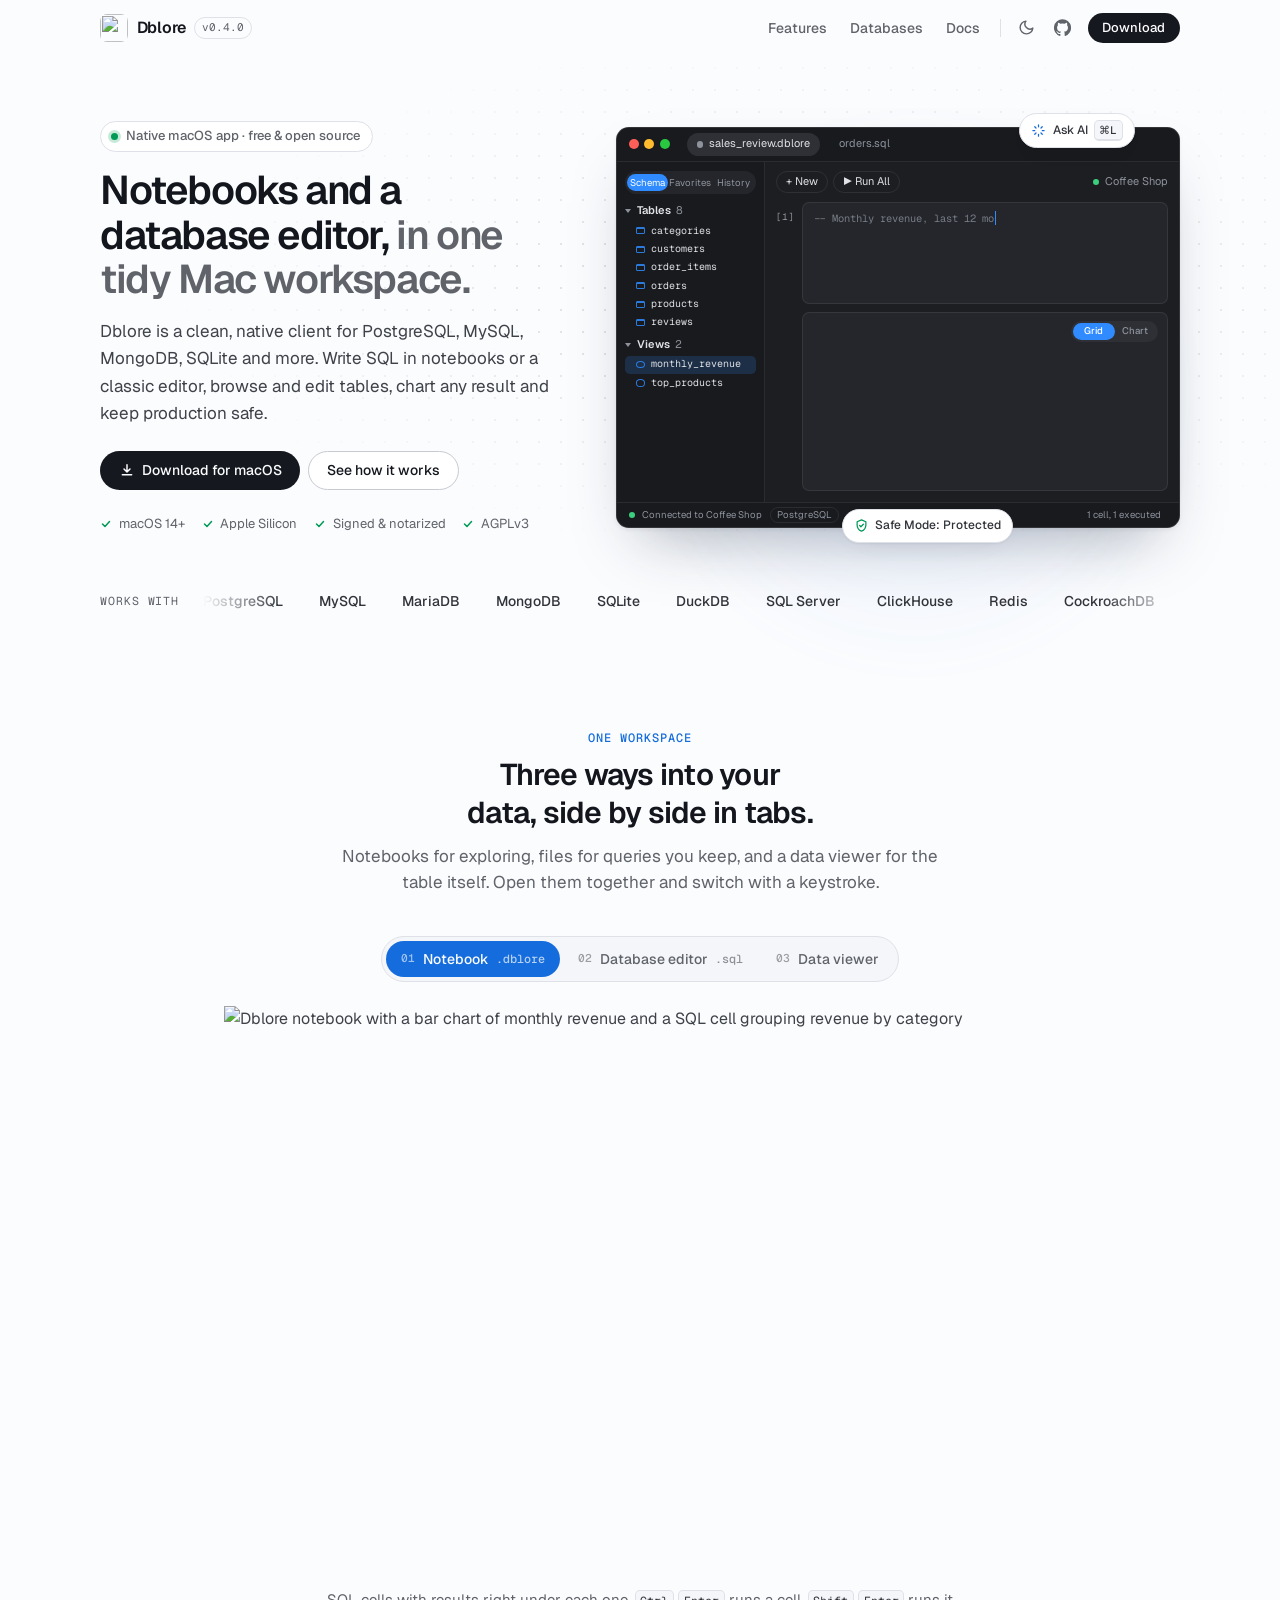
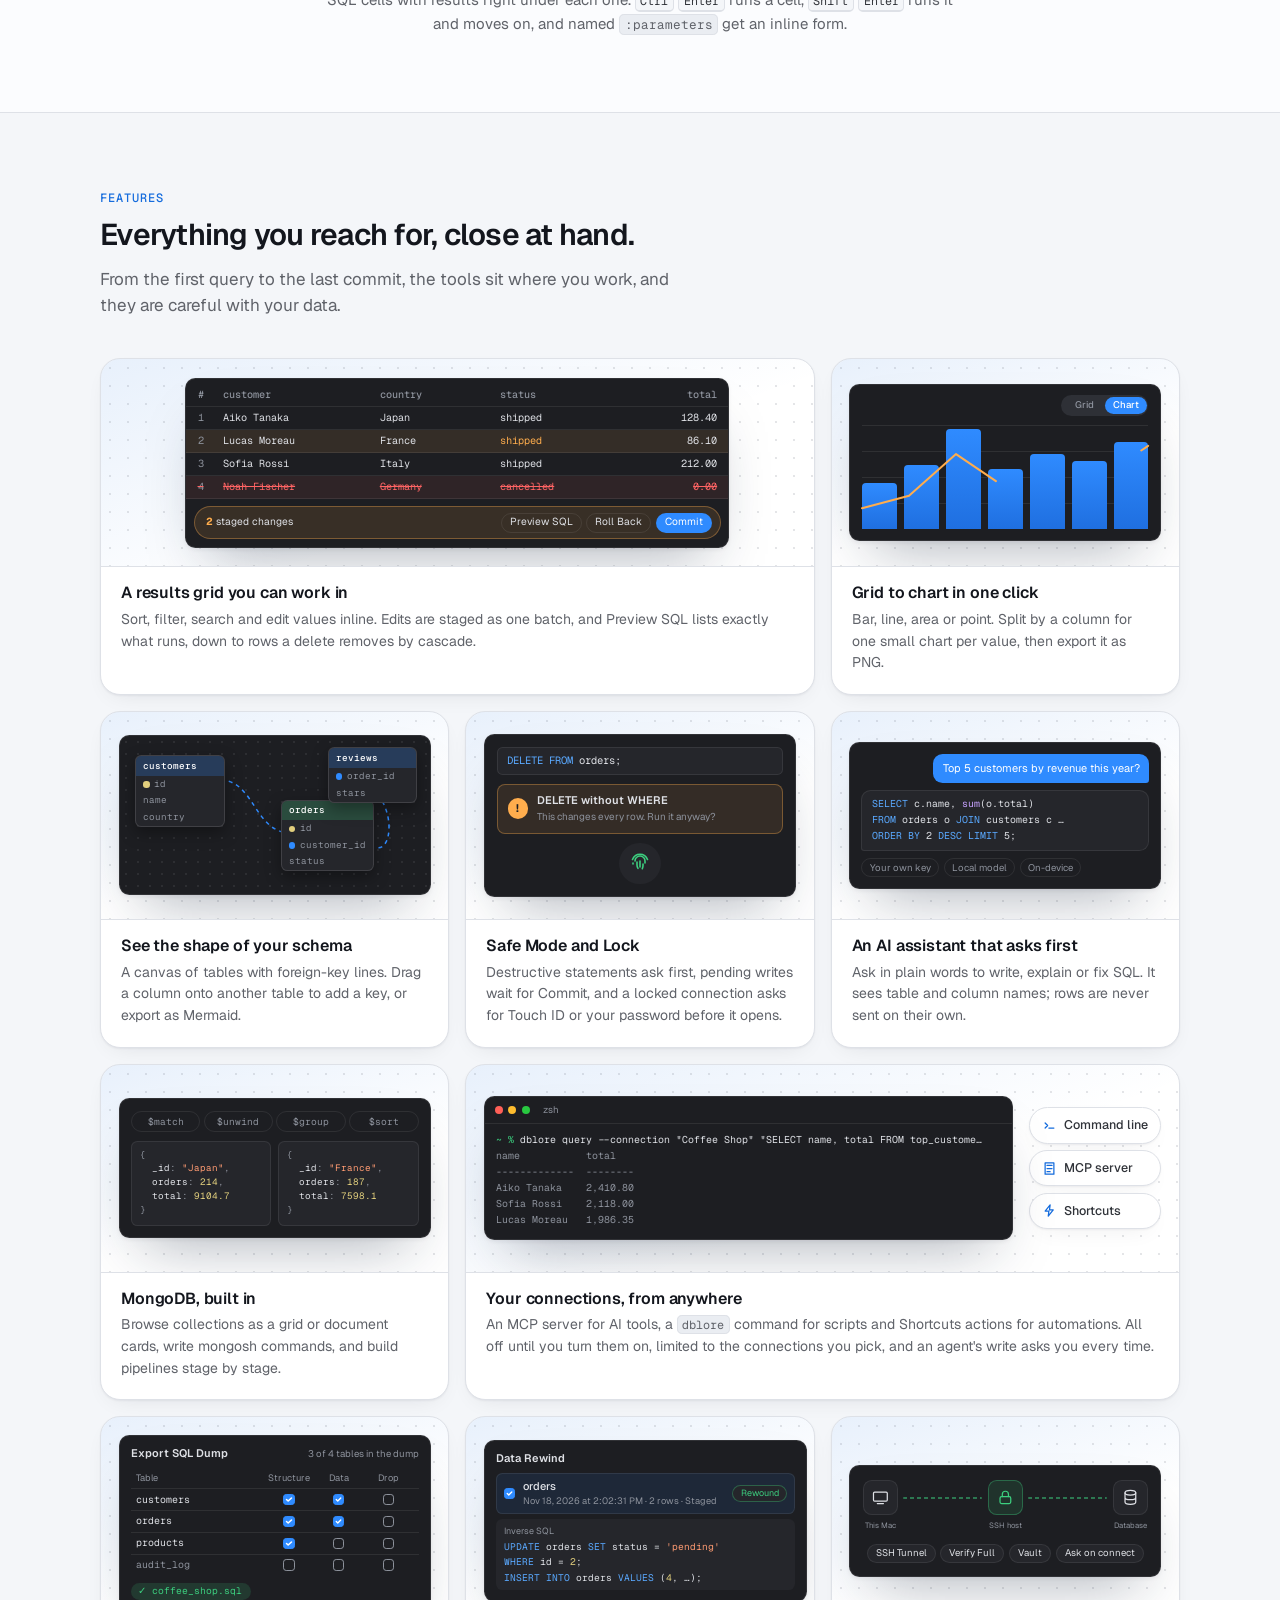
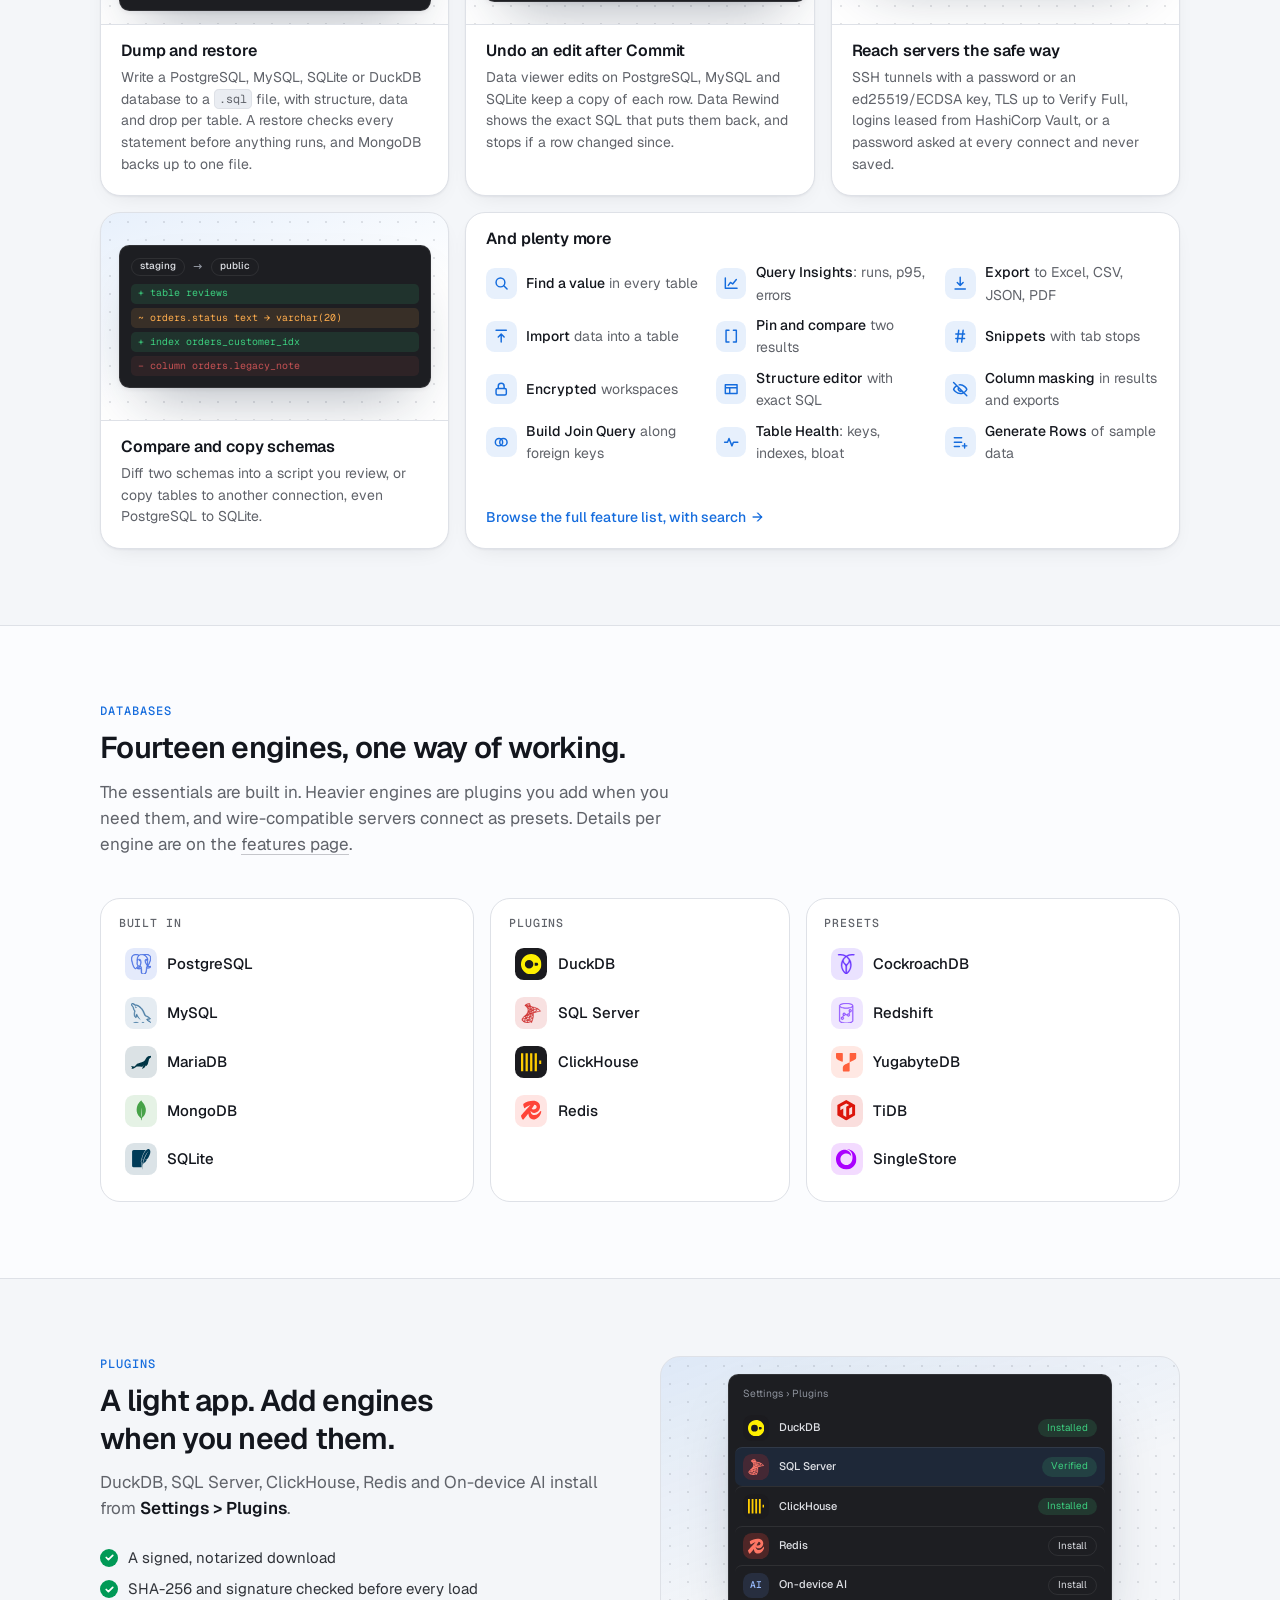
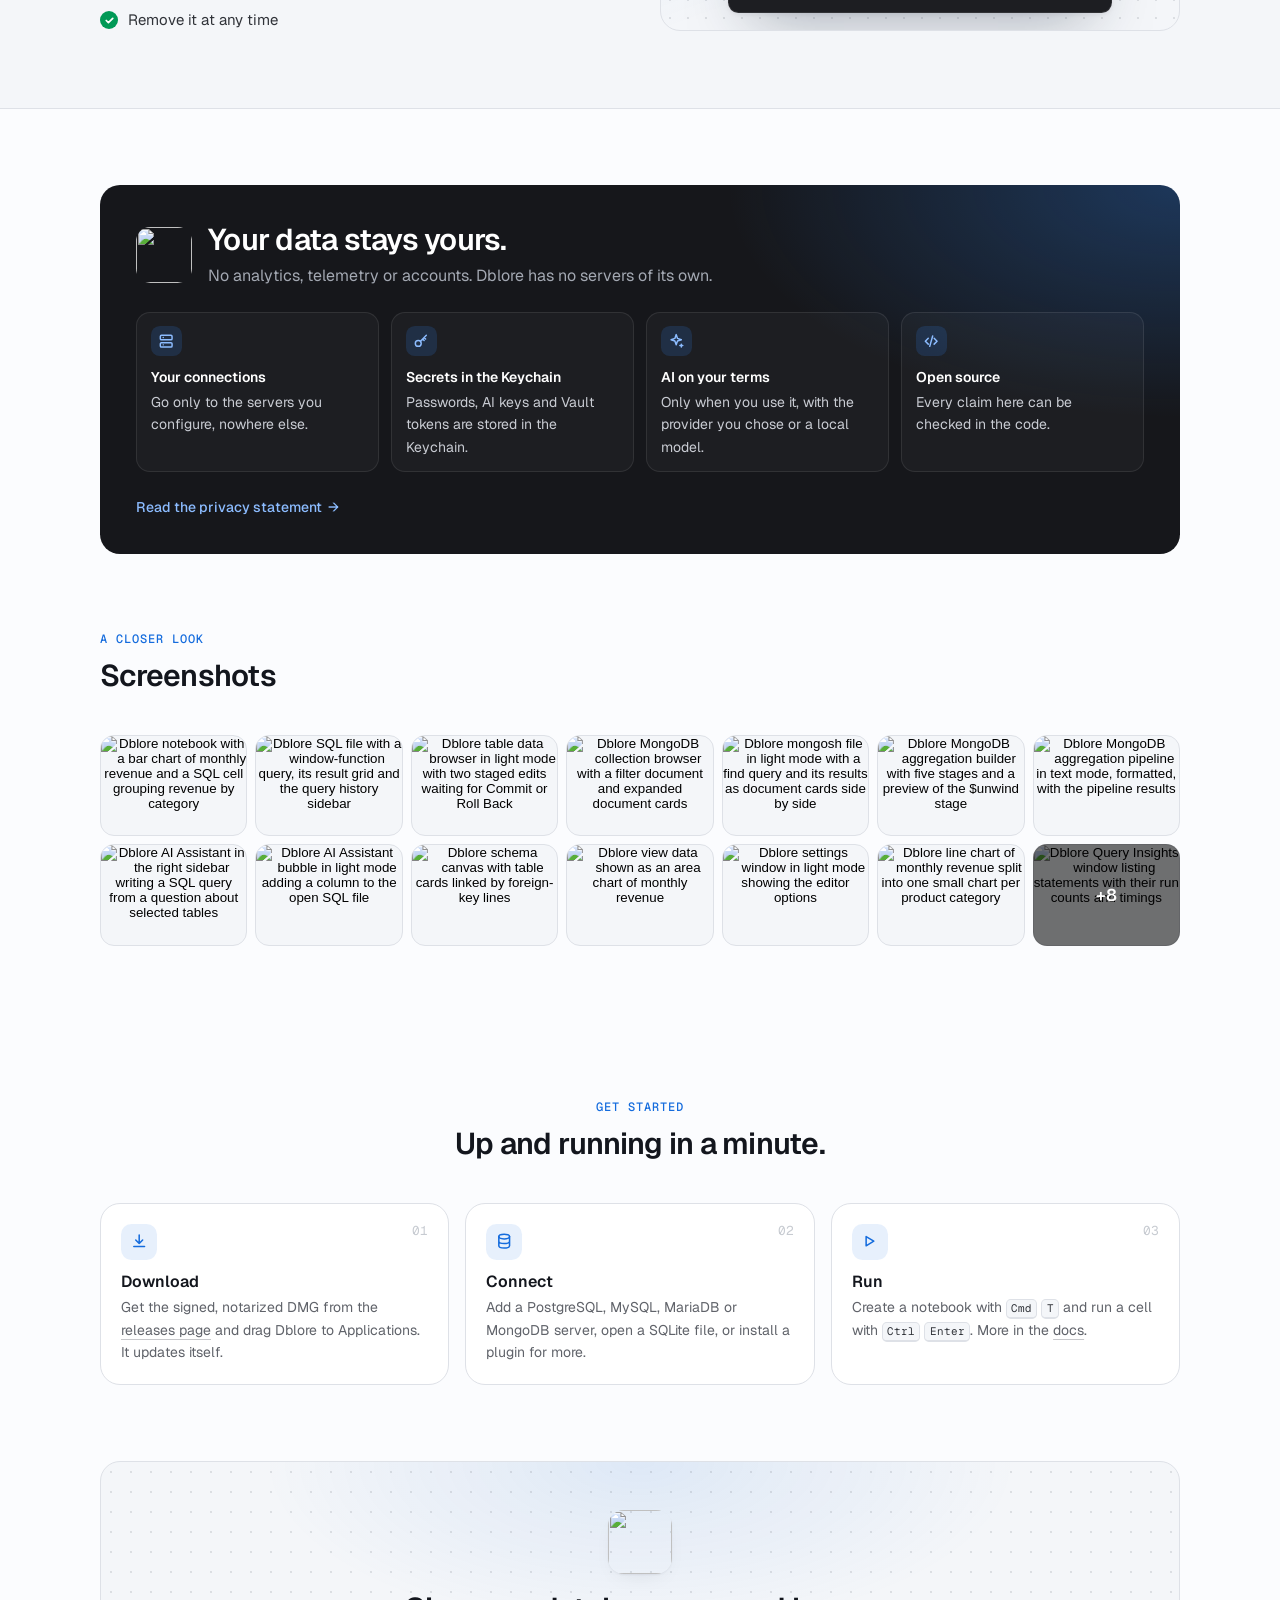
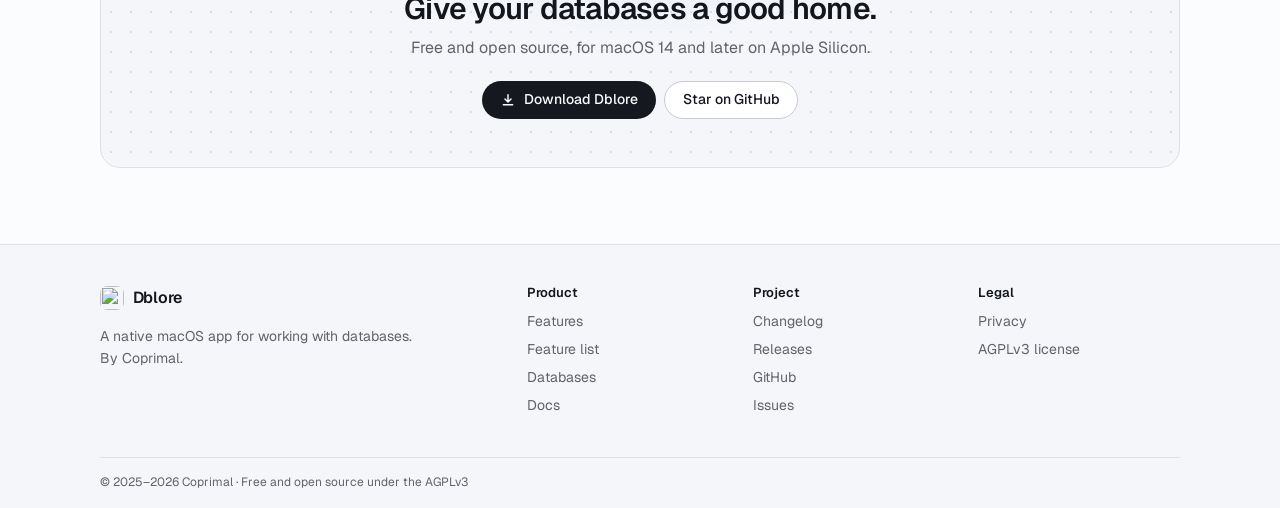
==== commit 54967c05: "style(website): add icons to the privacy cards" ====
--- a/website/index.html
+++ b/website/index.html
@@ -448,6 +448,83 @@
               </div>
             </article>
 
+            <!-- SQL dump and restore -->
+            <article class="card" data-reveal>
+              <div class="vignette vg-dump" aria-hidden="true">
+                <div class="mk mk-dump">
+                  <div class="mk-dump-title"><b>Export SQL Dump</b><span>3 of 4 tables in the dump</span></div>
+                  <div class="mk-dump-row mk-dump-head"><span>Table</span><span>Structure</span><span>Data</span><span>Drop</span></div>
+                  <div class="mk-dump-row"><span>customers</span><i class="on"></i><i class="on"></i><i></i></div>
+                  <div class="mk-dump-row"><span>orders</span><i class="on"></i><i class="on"></i><i></i></div>
+                  <div class="mk-dump-row"><span>products</span><i class="on"></i><i></i><i></i></div>
+                  <div class="mk-dump-row mk-dump-row--off"><span>audit_log</span><i></i><i></i><i></i></div>
+                  <div class="mk-dump-foot">
+                    <span class="mk-dump-bar"><s></s></span>
+                    <span class="mk-dump-done">coffee_shop.sql</span>
+                  </div>
+                </div>
+              </div>
+              <div class="card-copy">
+                <h3>Dump and restore</h3>
+                <p>Write a PostgreSQL, MySQL, SQLite or DuckDB database to a <code>.sql</code> file, with structure, data and drop per table. A restore checks every statement before anything runs, and MongoDB backs up to one file.</p>
+              </div>
+            </article>
+
+            <!-- Data Rewind -->
+            <article class="card" data-reveal>
+              <div class="vignette vg-rewind" aria-hidden="true">
+                <div class="mk mk-rewind">
+                  <div class="mk-rewind-title">Data Rewind</div>
+                  <div class="mk-rewind-entry mk-rewind-entry--pick">
+                    <i class="mk-rewind-check"></i>
+                    <span><b>orders</b><small>Nov 18, 2026 at 2:02:31 PM · 2 rows · Staged</small></span>
+                    <em class="mk-rewind-state"><i class="was">Committed</i><i class="now">Rewound</i></em>
+                  </div>
+                  <div class="mk-rewind-sql">
+                    <small>Inverse SQL</small>
+                    <code><b>UPDATE</b> orders <b>SET</b> status = <s>'pending'</s></code>
+                    <code><b>WHERE</b> id = <em>2</em>;</code>
+                    <code><b>INSERT INTO</b> orders <b>VALUES</b> (<em>4</em>, …);</code>
+                  </div>
+                </div>
+              </div>
+              <div class="card-copy">
+                <h3>Undo an edit after Commit</h3>
+                <p>Data viewer edits on PostgreSQL, MySQL and SQLite keep a copy of each row. Data Rewind shows the exact SQL that puts them back, and stops if a row changed since.</p>
+              </div>
+            </article>
+
+            <!-- Secure connections -->
+            <article class="card" data-reveal>
+              <div class="vignette vg-tunnel" aria-hidden="true">
+                <div class="mk mk-tunnel">
+                  <div class="mk-tunnel-path">
+                    <span class="mk-node">
+                      <svg viewBox="0 0 24 24"><rect x="3" y="5" width="18" height="12" rx="1.5" /><path d="M8 20h8" /></svg>
+                      <small>This Mac</small>
+                    </span>
+                    <span class="mk-wire"><s></s></span>
+                    <span class="mk-node mk-node--hop">
+                      <svg viewBox="0 0 24 24"><rect x="5" y="11" width="14" height="9" rx="2" /><path d="M8 11V8a4 4 0 0 1 8 0v3" /></svg>
+                      <small>SSH host</small>
+                    </span>
+                    <span class="mk-wire"><s></s></span>
+                    <span class="mk-node">
+                      <svg viewBox="0 0 24 24"><ellipse cx="12" cy="6" rx="7" ry="3" /><path d="M5 6v12c0 1.7 3.1 3 7 3s7-1.3 7-3V6M5 12c0 1.7 3.1 3 7 3s7-1.3 7-3" /></svg>
+                      <small>Database</small>
+                    </span>
+                  </div>
+                  <div class="mk-tunnel-chips">
+                    <span style="--i: 0">SSH Tunnel</span><span style="--i: 1">Verify Full</span><span style="--i: 2">Vault</span><span style="--i: 3">Ask on connect</span>
+                  </div>
+                </div>
+              </div>
+              <div class="card-copy">
+                <h3>Reach servers the safe way</h3>
+                <p>SSH tunnels with a password or an ed25519/ECDSA key, TLS up to Verify Full, logins leased from HashiCorp Vault, or a password asked at every connect and never saved.</p>
+              </div>
+            </article>
+
             <!-- Compare -->
             <article class="card" data-reveal>
               <div class="vignette vg-diff" aria-hidden="true">
@@ -479,6 +556,10 @@
                 <li><svg viewBox="0 0 24 24"><path d="M6 9h12M6 15h12M10 4 8 20M16 4l-2 16" /></svg><span><b>Snippets</b> with tab stops</span></li>
                 <li><svg viewBox="0 0 24 24"><rect x="5" y="11" width="14" height="9" rx="2" /><path d="M8 11V8a4 4 0 0 1 8 0v3" /></svg><span><b>Encrypted</b> workspaces</span></li>
                 <li><svg viewBox="0 0 24 24"><path d="M4 6h16v12H4zM4 10h16M10 10v8" /></svg><span><b>Structure editor</b> with exact SQL</span></li>
+                <li><svg viewBox="0 0 24 24"><path d="M3 3l18 18M10.6 6.1A9 9 0 0 1 12 6c5 0 8.5 4.5 9 6-.3.9-1.2 2.3-2.6 3.6M6.6 7.7C4.6 9 3.4 10.9 3 12c.5 1.5 4 6 9 6 1.6 0 3-.4 4.3-1.1M9.9 10a3 3 0 0 0 4.2 4.2" /></svg><span><b>Column masking</b> in results and exports</span></li>
+                <li><svg viewBox="0 0 24 24"><circle cx="9" cy="12" r="5" /><circle cx="15" cy="12" r="5" /></svg><span><b>Build Join Query</b> along foreign keys</span></li>
+                <li><svg viewBox="0 0 24 24"><path d="M3 12h4l2-5 4 10 2-5h6" /></svg><span><b>Table Health</b>: keys, indexes, bloat</span></li>
+                <li><svg viewBox="0 0 24 24"><path d="M4 6h10M4 12h10M4 18h7m7-4v6m-3-3h6" /></svg><span><b>Generate Rows</b> of sample data</span></li>
               </ul>
               <a class="text-link" href="features.html">Browse the full feature list, with search <span aria-hidden="true">→</span></a>
             </article>
@@ -570,10 +651,10 @@
               </div>
             </div>
             <ul class="privacy-points">
-              <li><b>Your connections</b>Go only to the servers you configure, nowhere else.</li>
-              <li><b>Secrets in the Keychain</b>Passwords, AI keys and Vault tokens are stored in the Keychain.</li>
-              <li><b>AI on your terms</b>Only when you use it, with the provider you chose or a local model.</li>
-              <li><b>Open source</b>Every claim here can be checked in the code.</li>
+              <li><svg viewBox="0 0 24 24" aria-hidden="true"><rect x="4" y="4" width="16" height="6" rx="1.5" /><rect x="4" y="14" width="16" height="6" rx="1.5" /><path d="M8 7h.01M8 17h.01" /></svg><b>Your connections</b>Go only to the servers you configure, nowhere else.</li>
+              <li><svg viewBox="0 0 24 24" aria-hidden="true"><circle cx="8" cy="15" r="4" /><path d="m11 12 8-8m-3 3 2 2m-4 0 2 2" /></svg><b>Secrets in the Keychain</b>Passwords, AI keys and Vault tokens are stored in the Keychain.</li>
+              <li><svg viewBox="0 0 24 24" aria-hidden="true"><path d="M12 3l1.8 5.2L19 10l-5.2 1.8L12 17l-1.8-5.2L5 10l5.2-1.8z" /><path d="M19 16v4m-2-2h4" /></svg><b>AI on your terms</b>Only when you use it, with the provider you chose or a local model.</li>
+              <li><svg viewBox="0 0 24 24" aria-hidden="true"><path d="m8 8-4 4 4 4m8-8 4 4-4 4m-6 3 4-14" /></svg><b>Open source</b>Every claim here can be checked in the code.</li>
             </ul>
             <a class="text-link" href="privacy.html">Read the privacy statement <span aria-hidden="true">→</span></a>
           </div>
--- a/website/styles.css
+++ b/website/styles.css
@@ -2168,6 +2168,364 @@
   100% { opacity: 0; }
 }
 
+/* SQL dump. Resting state (also the reduced-motion state) is the end of the loop: file written. */
+
+.mk-dump {
+  padding: 0.65rem 0.7rem;
+}
+
+.mk-dump-title {
+  display: flex;
+  align-items: baseline;
+  justify-content: space-between;
+  gap: 0.5rem;
+  margin-bottom: 0.4rem;
+}
+
+.mk-dump-title b {
+  font-weight: 600;
+}
+
+.mk-dump-title span {
+  color: var(--mk-muted);
+  font-size: 0.6rem;
+}
+
+.mk-dump-row {
+  display: grid;
+  grid-template-columns: minmax(0, 1fr) repeat(3, 3.1rem);
+  align-items: center;
+  padding: 0.2rem 0.35rem;
+  border-top: 1px solid var(--mk-line);
+  font-family: var(--font-outlier);
+  font-size: 0.62rem;
+}
+
+.mk-dump-head {
+  border-top: 0;
+  color: var(--mk-muted);
+  font-family: var(--font-body);
+  font-size: 0.58rem;
+}
+
+.mk-dump-head span:not(:first-child) {
+  justify-self: center;
+}
+
+.mk-dump-row i {
+  justify-self: center;
+  width: 0.7rem;
+  height: 0.7rem;
+  border: 1px solid var(--mk-muted);
+  border-radius: 0.2rem;
+}
+
+.mk-dump-row i.on {
+  border-color: var(--mk-blue);
+  background: var(--mk-blue) url("data:image/svg+xml,%3Csvg xmlns='http://www.w3.org/2000/svg' viewBox='0 0 12 12'%3E%3Cpath d='m3 6 2 2 4-4' fill='none' stroke='white' stroke-width='1.8' stroke-linecap='round' stroke-linejoin='round'/%3E%3C/svg%3E") center / 100% no-repeat;
+}
+
+.mk-dump-row--off {
+  color: var(--mk-muted);
+}
+
+.mk-dump-foot {
+  display: grid;
+  margin-top: 0.45rem;
+}
+
+.mk-dump-foot > span {
+  grid-area: 1 / 1;
+  align-self: center;
+}
+
+.mk-dump-bar {
+  height: 0.3rem;
+  overflow: hidden;
+  border-radius: var(--radius-pill);
+  background: var(--mk-raise);
+  opacity: 0;
+  animation: dump-bar 7s var(--ease-out) infinite;
+}
+
+.mk-dump-bar s {
+  display: block;
+  height: 100%;
+  background: var(--mk-blue);
+  transform-origin: left;
+  animation: dump-fill 7s var(--ease-in-out) infinite;
+}
+
+.mk-dump-done {
+  justify-self: start;
+  padding: 0.1rem 0.55rem 0.1rem 0.45rem;
+  border-radius: var(--radius-pill);
+  background: rgb(60 207 127 / 0.15);
+  color: var(--mk-green);
+  font-family: var(--font-outlier);
+  font-size: 0.6rem;
+  animation: dump-done 7s var(--ease-out) infinite;
+}
+
+.mk-dump-done::before {
+  content: "✓ ";
+}
+
+@keyframes dump-bar {
+  0%, 8% { opacity: 0; }
+  12%, 56% { opacity: 1; }
+  60%, 100% { opacity: 0; }
+}
+
+@keyframes dump-fill {
+  0%, 12% { transform: scaleX(0); }
+  54%, 100% { transform: scaleX(1); }
+}
+
+@keyframes dump-done {
+  0%, 58% { opacity: 0; transform: scale(0.92); }
+  64%, 94% { opacity: 1; transform: none; }
+  100% { opacity: 0; }
+}
+
+/* Data Rewind. Resting state is the end of the loop: the edit picked and rewound. */
+
+.mk-rewind {
+  display: grid;
+  gap: 0.35rem;
+  padding: 0.65rem 0.7rem;
+}
+
+.mk-rewind-title {
+  font-weight: 600;
+}
+
+.mk-rewind-entry {
+  display: flex;
+  align-items: center;
+  gap: 0.5rem;
+  padding: 0.3rem 0.45rem;
+  border: 1px solid var(--mk-line);
+  border-radius: 0.4rem;
+}
+
+.mk-rewind-entry > i {
+  flex-shrink: 0;
+  width: 0.7rem;
+  height: 0.7rem;
+  border: 1px solid var(--mk-muted);
+  border-radius: 0.2rem;
+}
+
+.mk-rewind-entry > span {
+  display: grid;
+  min-width: 0;
+}
+
+.mk-rewind-entry b {
+  font-weight: 500;
+}
+
+.mk-rewind-entry small {
+  color: var(--mk-muted);
+  font-size: 0.58rem;
+  white-space: nowrap;
+}
+
+.mk-rewind-entry--pick {
+  background: rgb(47 139 255 / 0.1);
+}
+
+.mk-rewind-entry--pick > i {
+  border-color: var(--mk-blue);
+  background: var(--mk-blue) url("data:image/svg+xml,%3Csvg xmlns='http://www.w3.org/2000/svg' viewBox='0 0 12 12'%3E%3Cpath d='m3 6 2 2 4-4' fill='none' stroke='white' stroke-width='1.8' stroke-linecap='round' stroke-linejoin='round'/%3E%3C/svg%3E") center / 100% no-repeat;
+  animation: rw-check 7s var(--ease-out) infinite;
+}
+
+.mk-rewind-state {
+  display: grid;
+  margin-left: auto;
+  font-size: 0.56rem;
+  font-style: normal;
+}
+
+.mk-rewind-state i {
+  grid-area: 1 / 1;
+  justify-self: end;
+  padding: 0.05rem 0.45rem;
+  border: 1px solid var(--mk-line);
+  border-radius: var(--radius-pill);
+  background: var(--mk-panel);
+  color: var(--mk-muted);
+  font-style: normal;
+  white-space: nowrap;
+}
+
+.mk-rewind-entry--pick .was {
+  opacity: 0;
+  animation: rw-was 7s var(--ease-out) infinite;
+}
+
+.mk-rewind-entry--pick .now {
+  border-color: rgb(60 207 127 / 0.35);
+  color: var(--mk-green);
+  animation: rw-now 7s var(--ease-out) infinite;
+}
+
+.mk-rewind-sql {
+  display: grid;
+  gap: 0.1rem;
+  padding: 0.35rem 0.5rem;
+  border-radius: 0.4rem;
+  background: var(--mk-panel);
+  animation: rw-sql 7s var(--ease-out) infinite;
+}
+
+.mk-rewind-sql small {
+  color: var(--mk-muted);
+  font-size: 0.56rem;
+}
+
+.mk-rewind-sql code {
+  padding: 0;
+  border: 0;
+  background: none;
+  overflow: hidden;
+  color: var(--mk-text);
+  font-size: 0.6rem;
+  white-space: nowrap;
+  text-overflow: ellipsis;
+}
+
+.mk-rewind-sql b {
+  color: var(--mk-kw);
+  font-weight: 400;
+}
+
+.mk-rewind-sql s {
+  color: var(--mk-str);
+  text-decoration: none;
+}
+
+.mk-rewind-sql em {
+  color: var(--mk-num);
+  font-style: normal;
+}
+
+@keyframes rw-check {
+  0%, 10% { background-color: transparent; background-size: 0; }
+  16%, 100% { background-color: var(--mk-blue); background-size: 100%; }
+}
+
+@keyframes rw-sql {
+  0%, 18% { opacity: 0; transform: translateY(6px); }
+  26%, 94% { opacity: 1; transform: none; }
+  100% { opacity: 0; }
+}
+
+@keyframes rw-was {
+  0%, 56% { opacity: 1; }
+  60%, 100% { opacity: 0; }
+}
+
+@keyframes rw-now {
+  0%, 56% { opacity: 0; transform: scale(0.9); }
+  62%, 100% { opacity: 1; transform: none; }
+}
+
+/* Secure connections. A packet travels through the tunnel; the chips rest visible. */
+
+.mk-tunnel {
+  display: grid;
+  gap: 0.8rem;
+  padding: 0.9rem 0.8rem 0.8rem;
+}
+
+.mk-tunnel-path {
+  display: flex;
+  align-items: flex-start;
+}
+
+.mk-node {
+  display: grid;
+  justify-items: center;
+  gap: 0.3rem;
+  flex-shrink: 0;
+  color: var(--mk-muted);
+  font-size: 0.58rem;
+}
+
+.mk-node svg {
+  box-sizing: content-box;
+  width: 1.15rem;
+  height: 1.15rem;
+  padding: 0.45rem;
+  border: 1px solid var(--mk-line);
+  border-radius: 0.55rem;
+  background: var(--mk-panel);
+  fill: none;
+  stroke: var(--mk-text);
+  stroke-width: 1.6;
+  stroke-linecap: round;
+  stroke-linejoin: round;
+}
+
+.mk-node--hop svg {
+  border-color: rgb(60 207 127 / 0.35);
+  background: rgb(60 207 127 / 0.12);
+  stroke: var(--mk-green);
+}
+
+.mk-wire {
+  position: relative;
+  flex: 1;
+  height: 2px;
+  margin: 1.02rem 0.35rem 0;
+  border-radius: 2px;
+  background: repeating-linear-gradient(90deg, rgb(60 207 127 / 0.5) 0 4px, transparent 4px 7px);
+}
+
+.mk-wire s {
+  position: absolute;
+  top: -2px;
+  left: 0;
+  width: 6px;
+  height: 6px;
+  border-radius: 50%;
+  background: var(--mk-green);
+  box-shadow: 0 0 8px var(--mk-green);
+  opacity: 0;
+  animation: wire 3s linear infinite;
+}
+
+.mk-wire + .mk-node + .mk-wire s {
+  animation-delay: 1.5s;
+}
+
+.mk-tunnel-chips {
+  display: flex;
+  flex-wrap: wrap;
+  justify-content: center;
+  gap: 0.3rem;
+}
+
+.mk-tunnel-chips span {
+  padding: 0.1rem 0.5rem;
+  border: 1px solid var(--mk-line);
+  border-radius: var(--radius-pill);
+  background: var(--mk-panel);
+  font-size: 0.6rem;
+  animation: diff-in 7s var(--ease-out) infinite;
+  animation-delay: calc(var(--i) * 0.35s);
+}
+
+@keyframes wire {
+  0% { left: 0; opacity: 0; }
+  10% { opacity: 1; }
+  45% { left: calc(100% - 6px); opacity: 1; }
+  50%, 100% { left: calc(100% - 6px); opacity: 0; }
+}
+
 /* "And plenty more" card */
 
 .card--list {
@@ -2576,6 +2934,21 @@
   border-radius: var(--radius-card);
   background: rgb(255 255 255 / 0.03);
   font-size: var(--text-sm);
+}
+
+.privacy-points svg {
+  display: block;
+  width: 1.9rem;
+  height: 1.9rem;
+  margin-bottom: 0.6rem;
+  padding: 0.4rem;
+  border-radius: 0.55rem;
+  background: rgb(47 139 255 / 0.16);
+  fill: none;
+  stroke: #8cbcff;
+  stroke-width: 2;
+  stroke-linecap: round;
+  stroke-linejoin: round;
 }
 
 .privacy-points b {
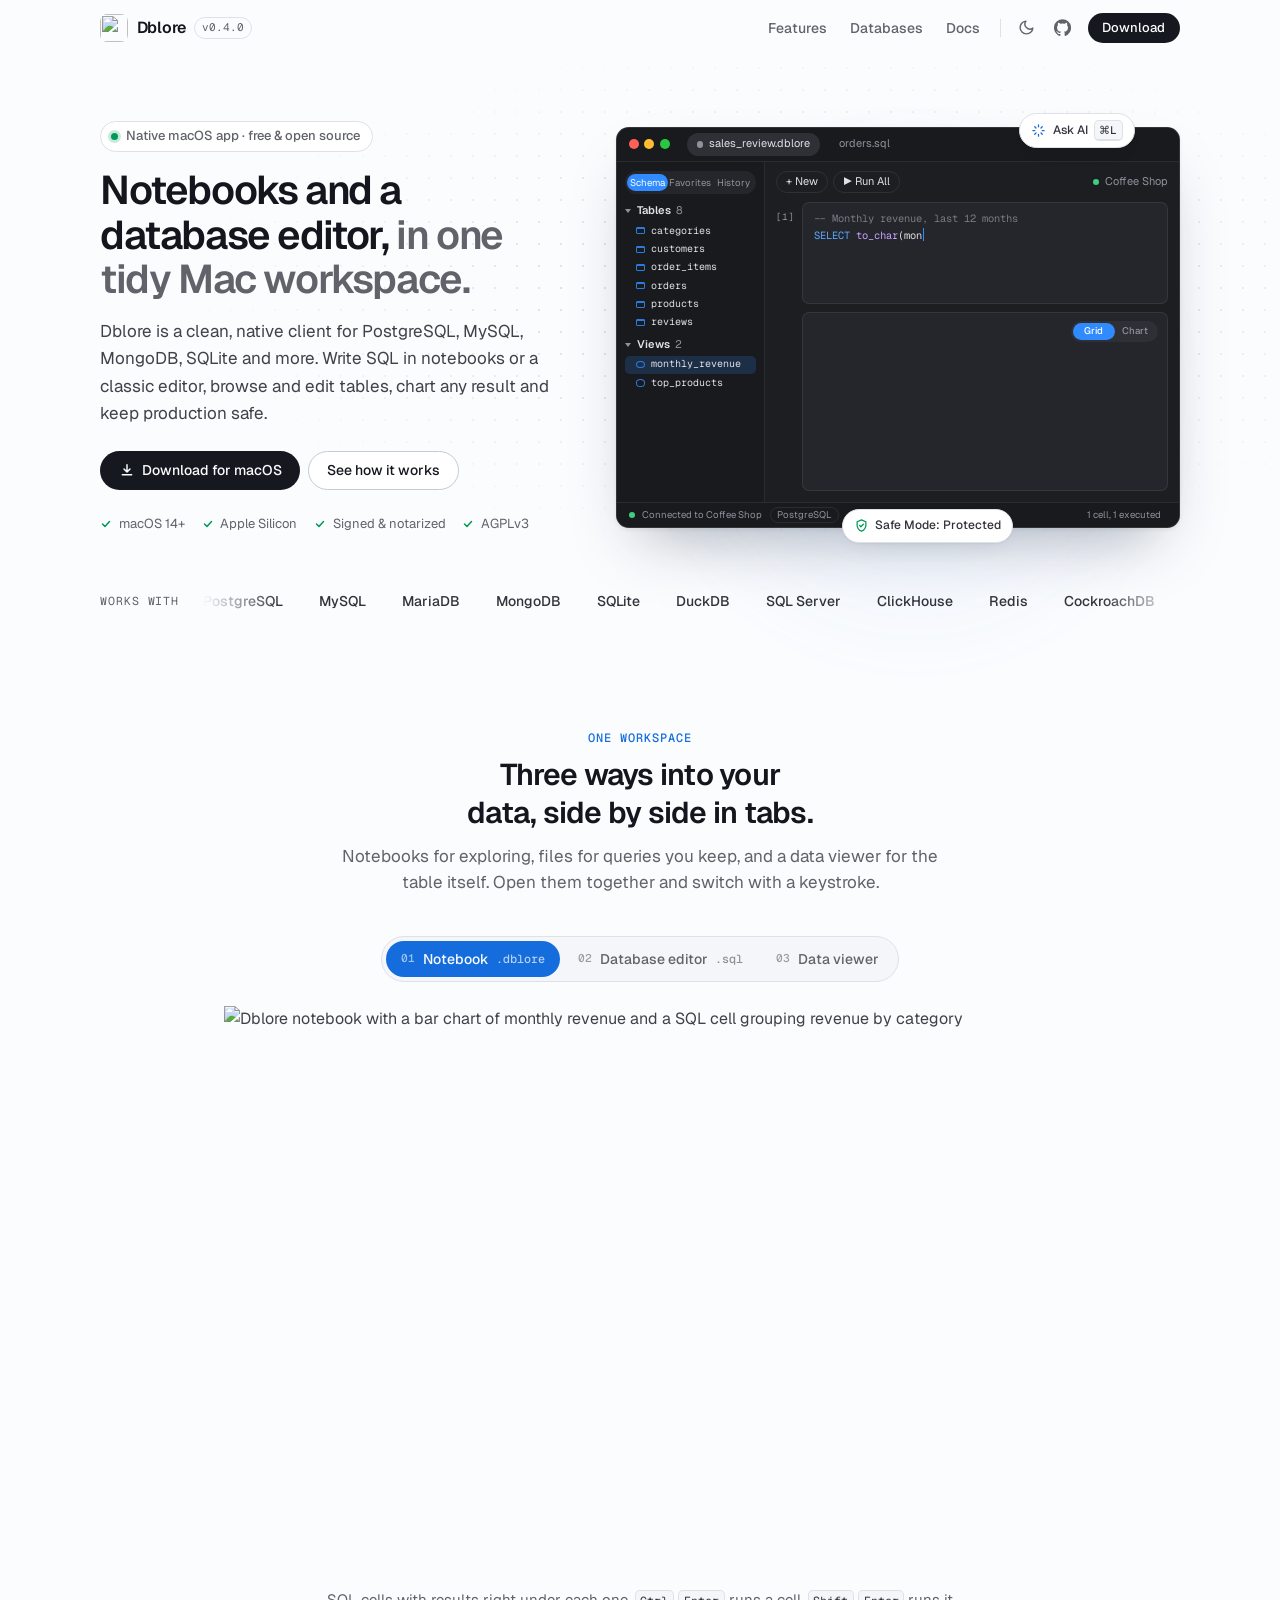
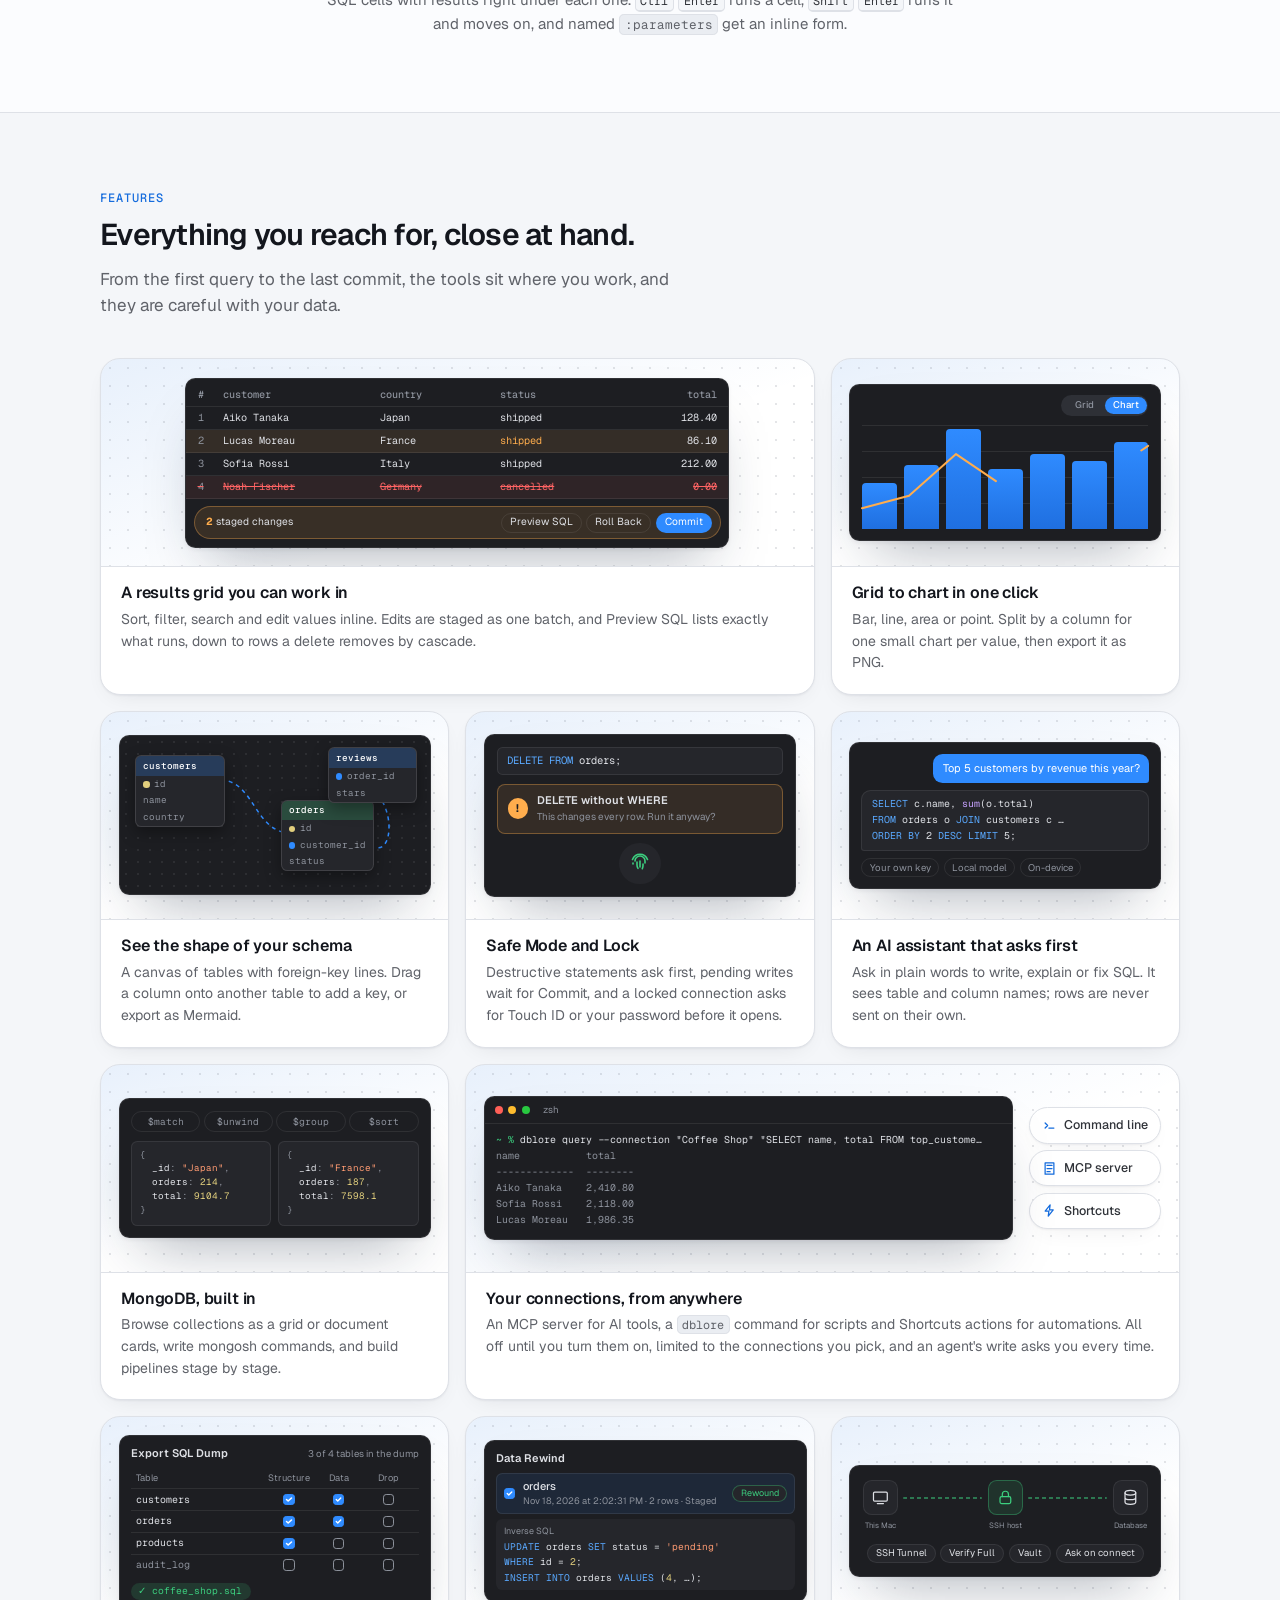
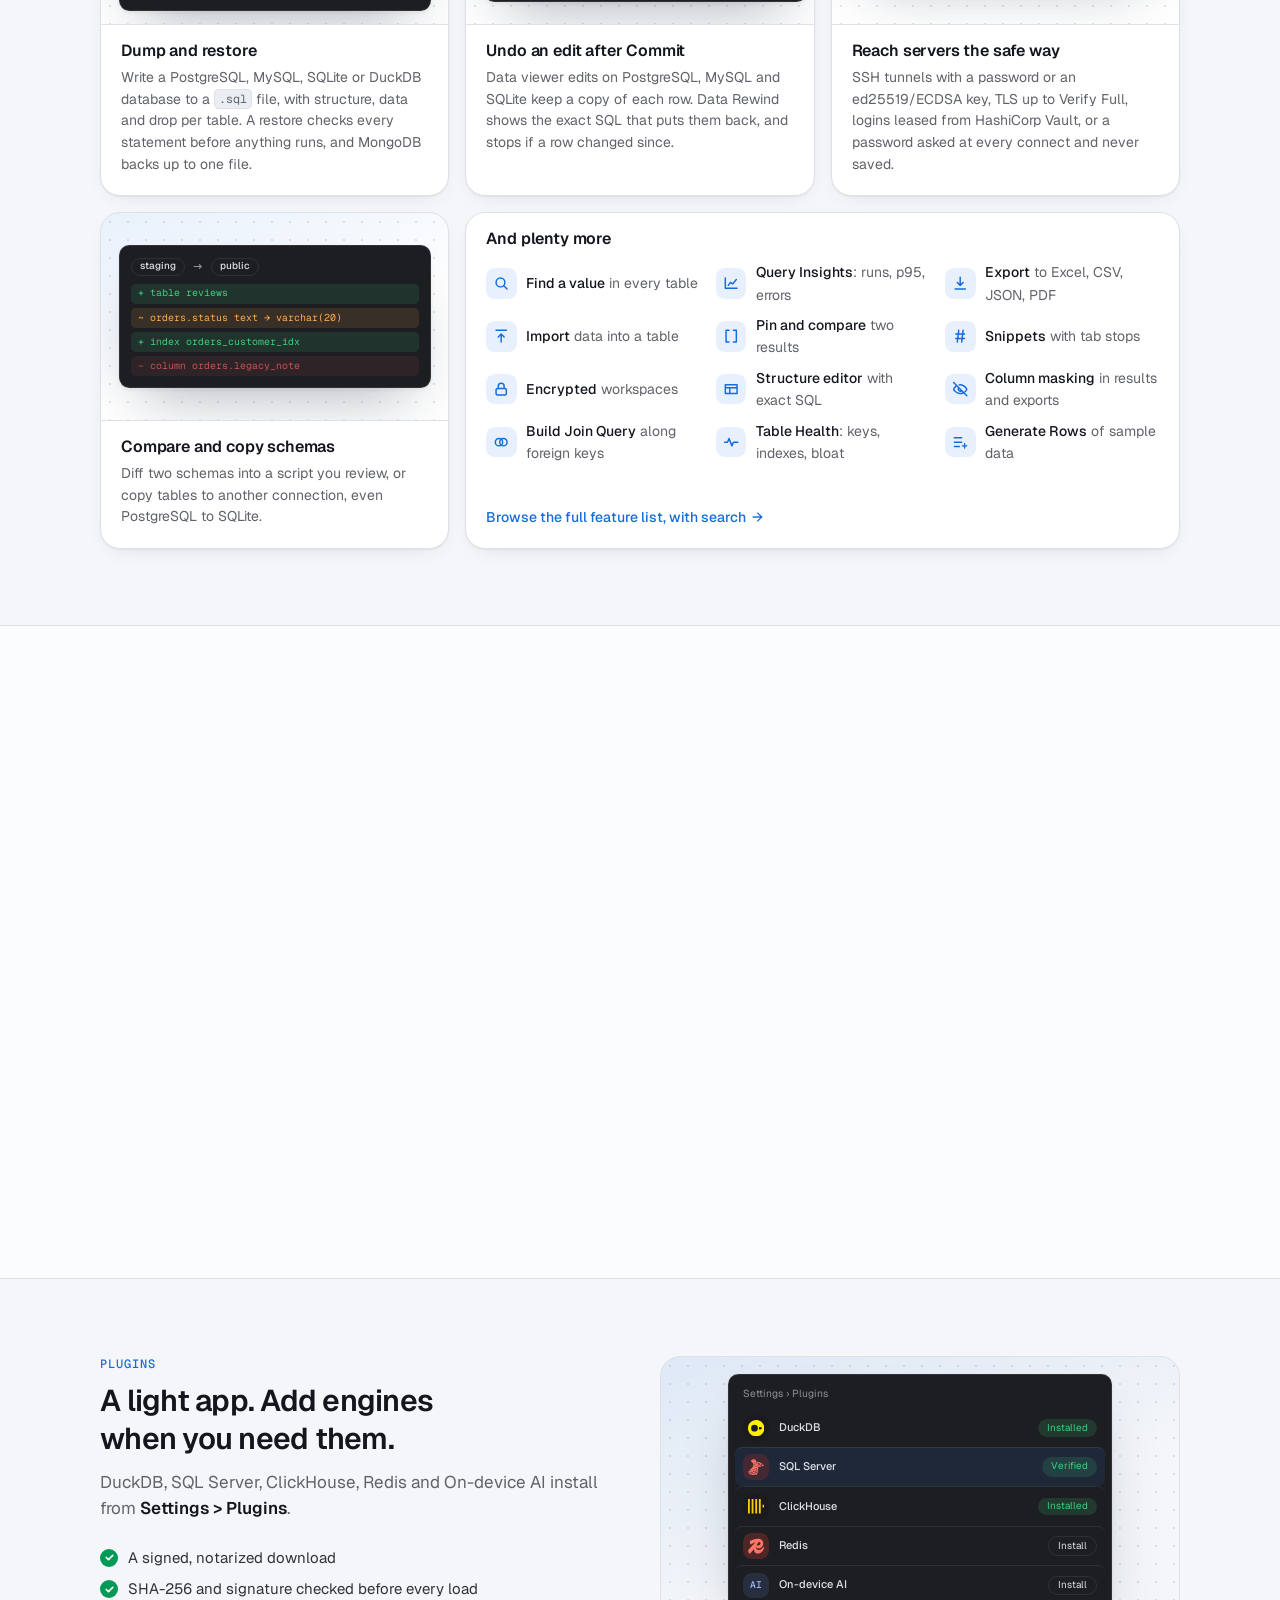
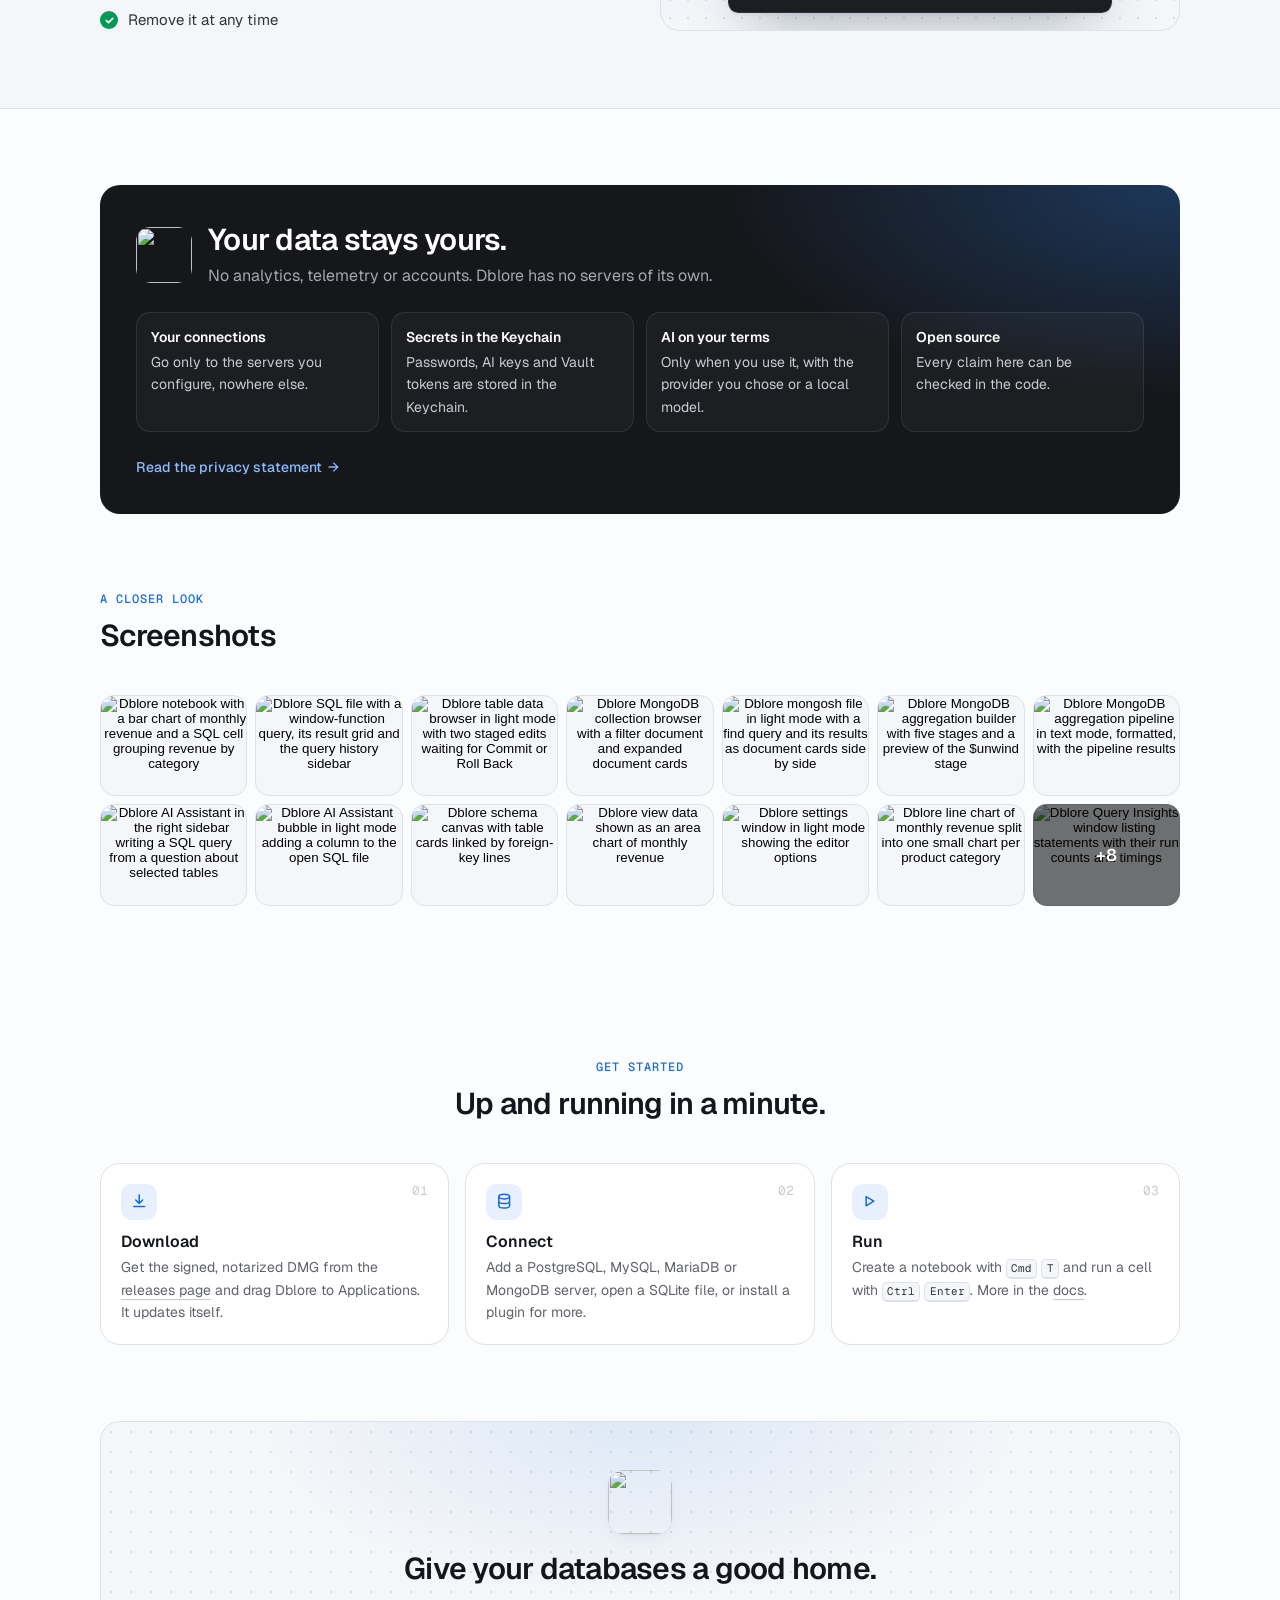
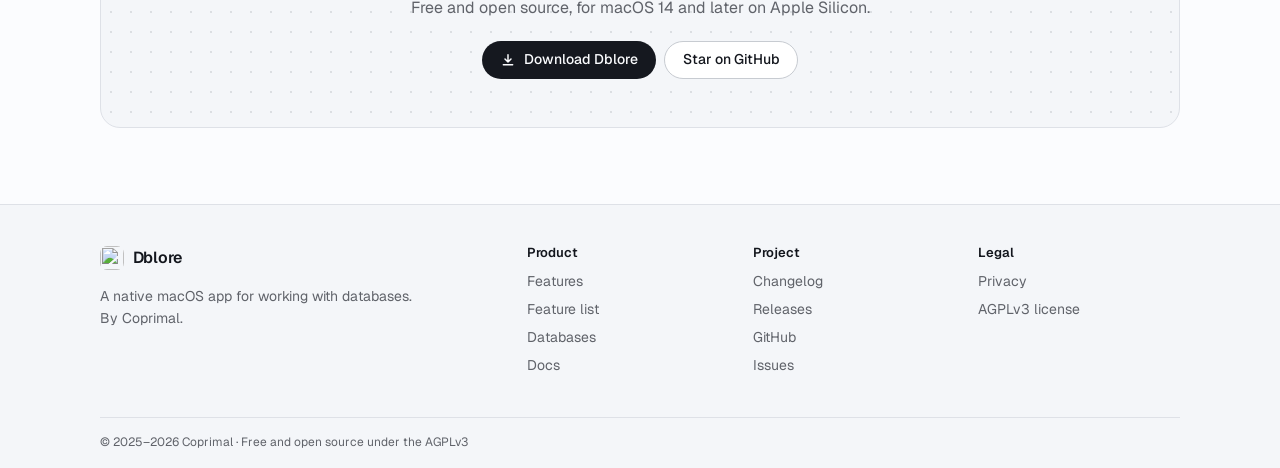
==== commit bf547694: "feat(website): add dump and restore, Data Rewind and secure connection cards to the landing page" ====
--- a/website/index.html
+++ b/website/index.html
@@ -651,10 +651,10 @@
               </div>
             </div>
             <ul class="privacy-points">
-              <li><svg viewBox="0 0 24 24" aria-hidden="true"><rect x="4" y="4" width="16" height="6" rx="1.5" /><rect x="4" y="14" width="16" height="6" rx="1.5" /><path d="M8 7h.01M8 17h.01" /></svg><b>Your connections</b>Go only to the servers you configure, nowhere else.</li>
-              <li><svg viewBox="0 0 24 24" aria-hidden="true"><circle cx="8" cy="15" r="4" /><path d="m11 12 8-8m-3 3 2 2m-4 0 2 2" /></svg><b>Secrets in the Keychain</b>Passwords, AI keys and Vault tokens are stored in the Keychain.</li>
-              <li><svg viewBox="0 0 24 24" aria-hidden="true"><path d="M12 3l1.8 5.2L19 10l-5.2 1.8L12 17l-1.8-5.2L5 10l5.2-1.8z" /><path d="M19 16v4m-2-2h4" /></svg><b>AI on your terms</b>Only when you use it, with the provider you chose or a local model.</li>
-              <li><svg viewBox="0 0 24 24" aria-hidden="true"><path d="m8 8-4 4 4 4m8-8 4 4-4 4m-6 3 4-14" /></svg><b>Open source</b>Every claim here can be checked in the code.</li>
+              <li><b>Your connections</b>Go only to the servers you configure, nowhere else.</li>
+              <li><b>Secrets in the Keychain</b>Passwords, AI keys and Vault tokens are stored in the Keychain.</li>
+              <li><b>AI on your terms</b>Only when you use it, with the provider you chose or a local model.</li>
+              <li><b>Open source</b>Every claim here can be checked in the code.</li>
             </ul>
             <a class="text-link" href="privacy.html">Read the privacy statement <span aria-hidden="true">→</span></a>
           </div>
--- a/website/styles.css
+++ b/website/styles.css
@@ -2936,21 +2936,6 @@
   font-size: var(--text-sm);
 }
 
-.privacy-points svg {
-  display: block;
-  width: 1.9rem;
-  height: 1.9rem;
-  margin-bottom: 0.6rem;
-  padding: 0.4rem;
-  border-radius: 0.55rem;
-  background: rgb(47 139 255 / 0.16);
-  fill: none;
-  stroke: #8cbcff;
-  stroke-width: 2;
-  stroke-linecap: round;
-  stroke-linejoin: round;
-}
-
 .privacy-points b {
   display: block;
   margin-bottom: 0.15rem;
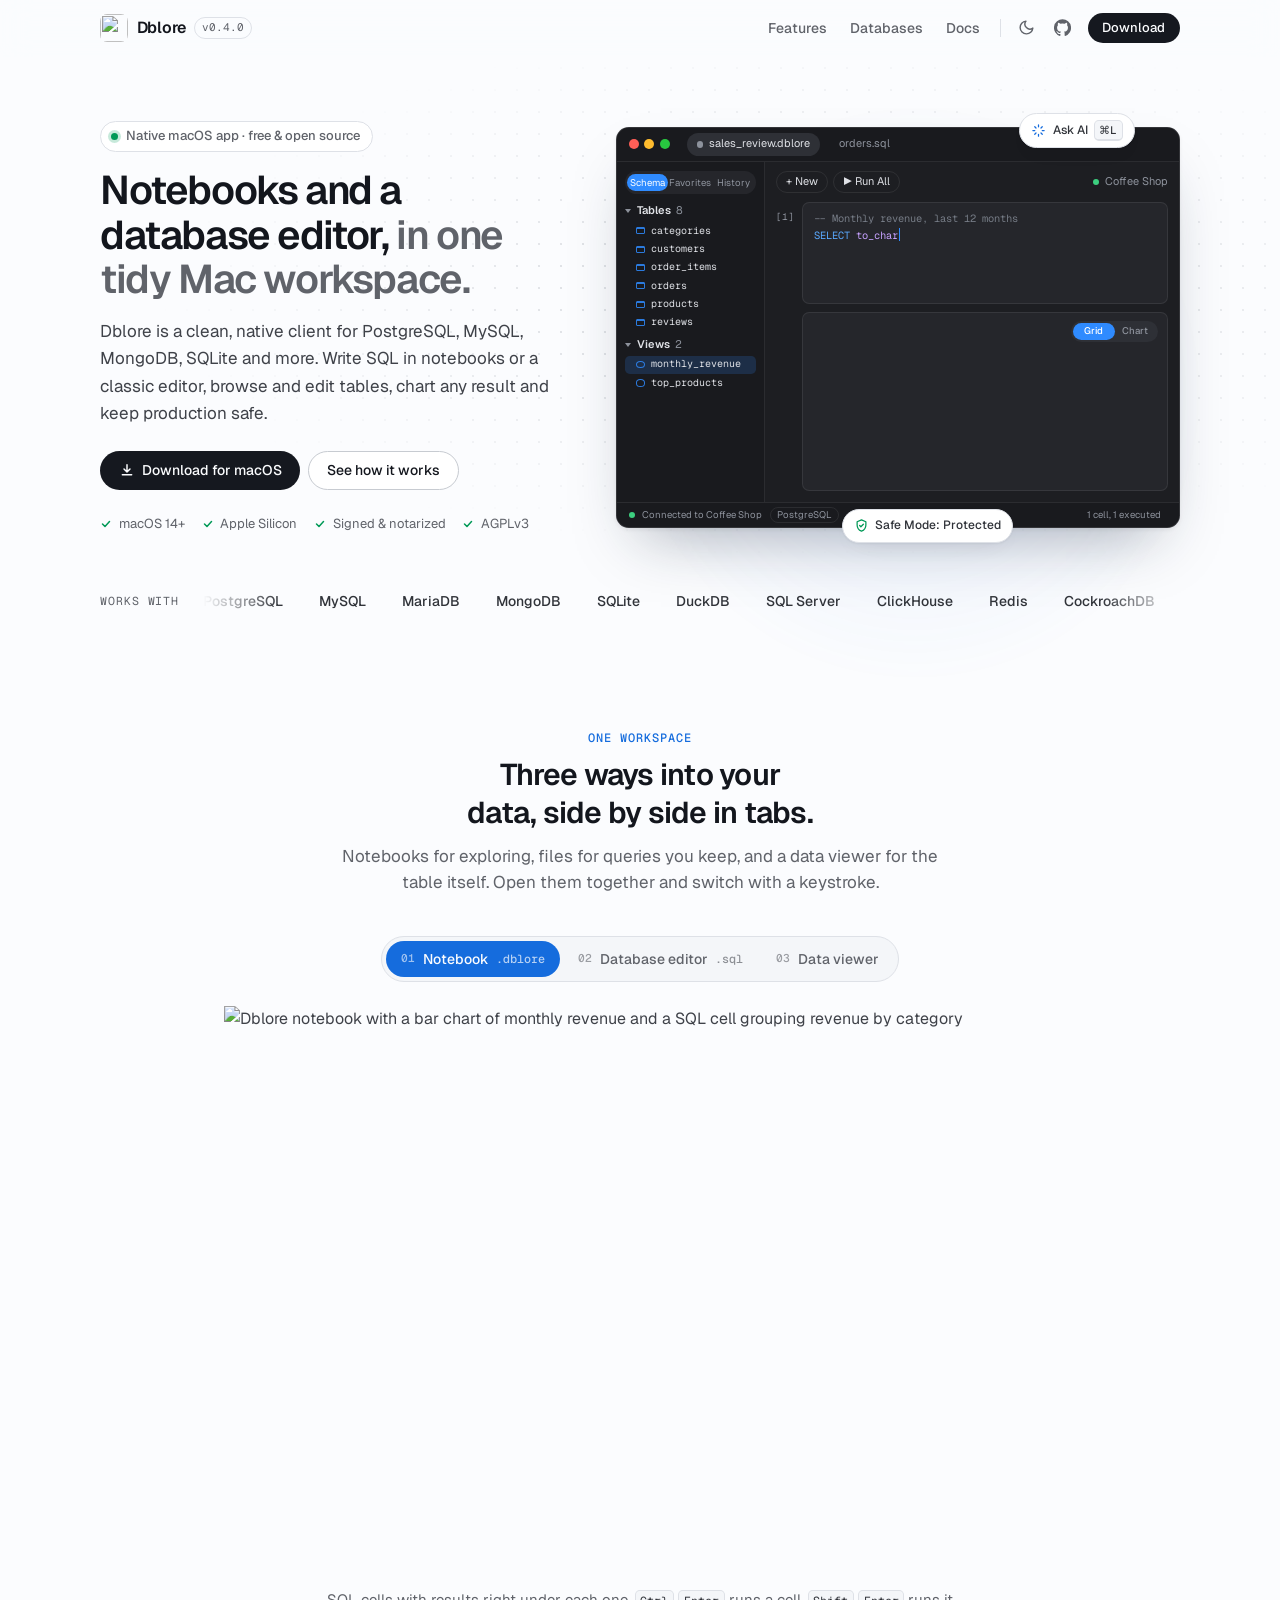
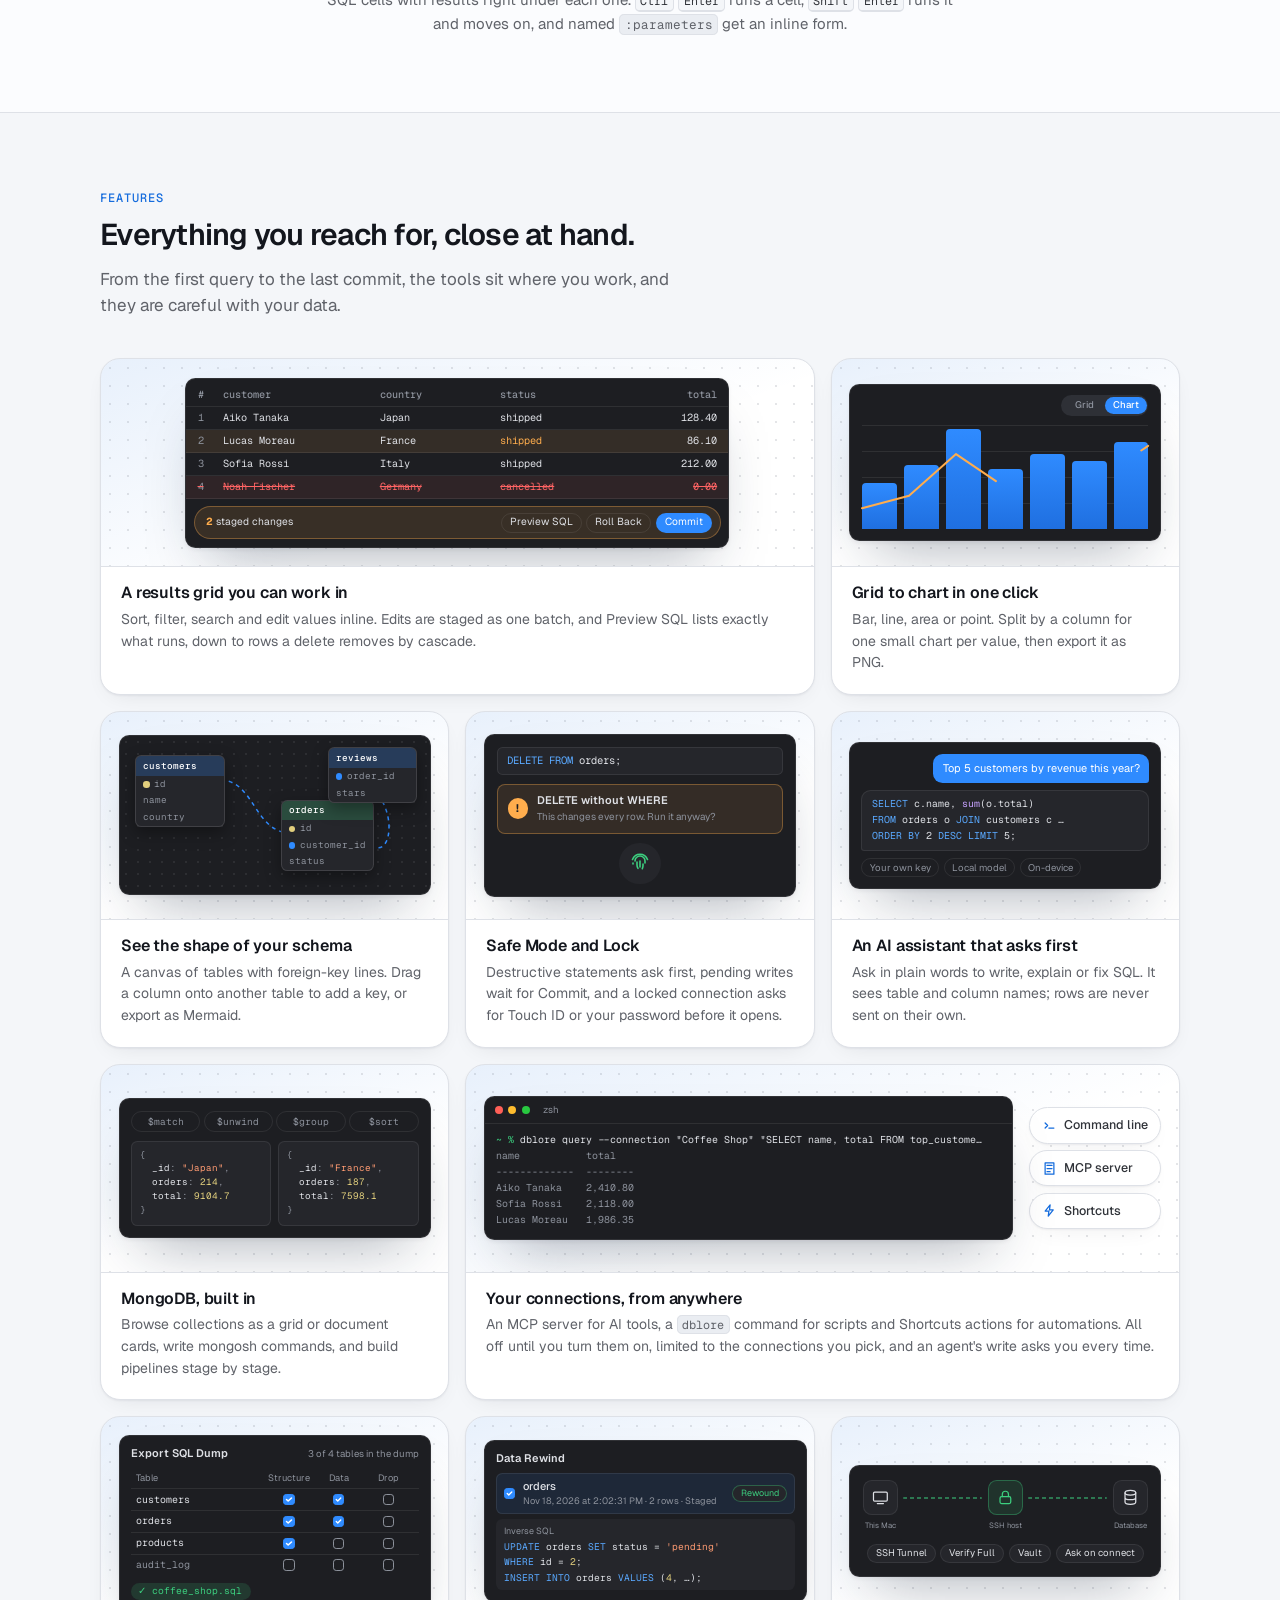
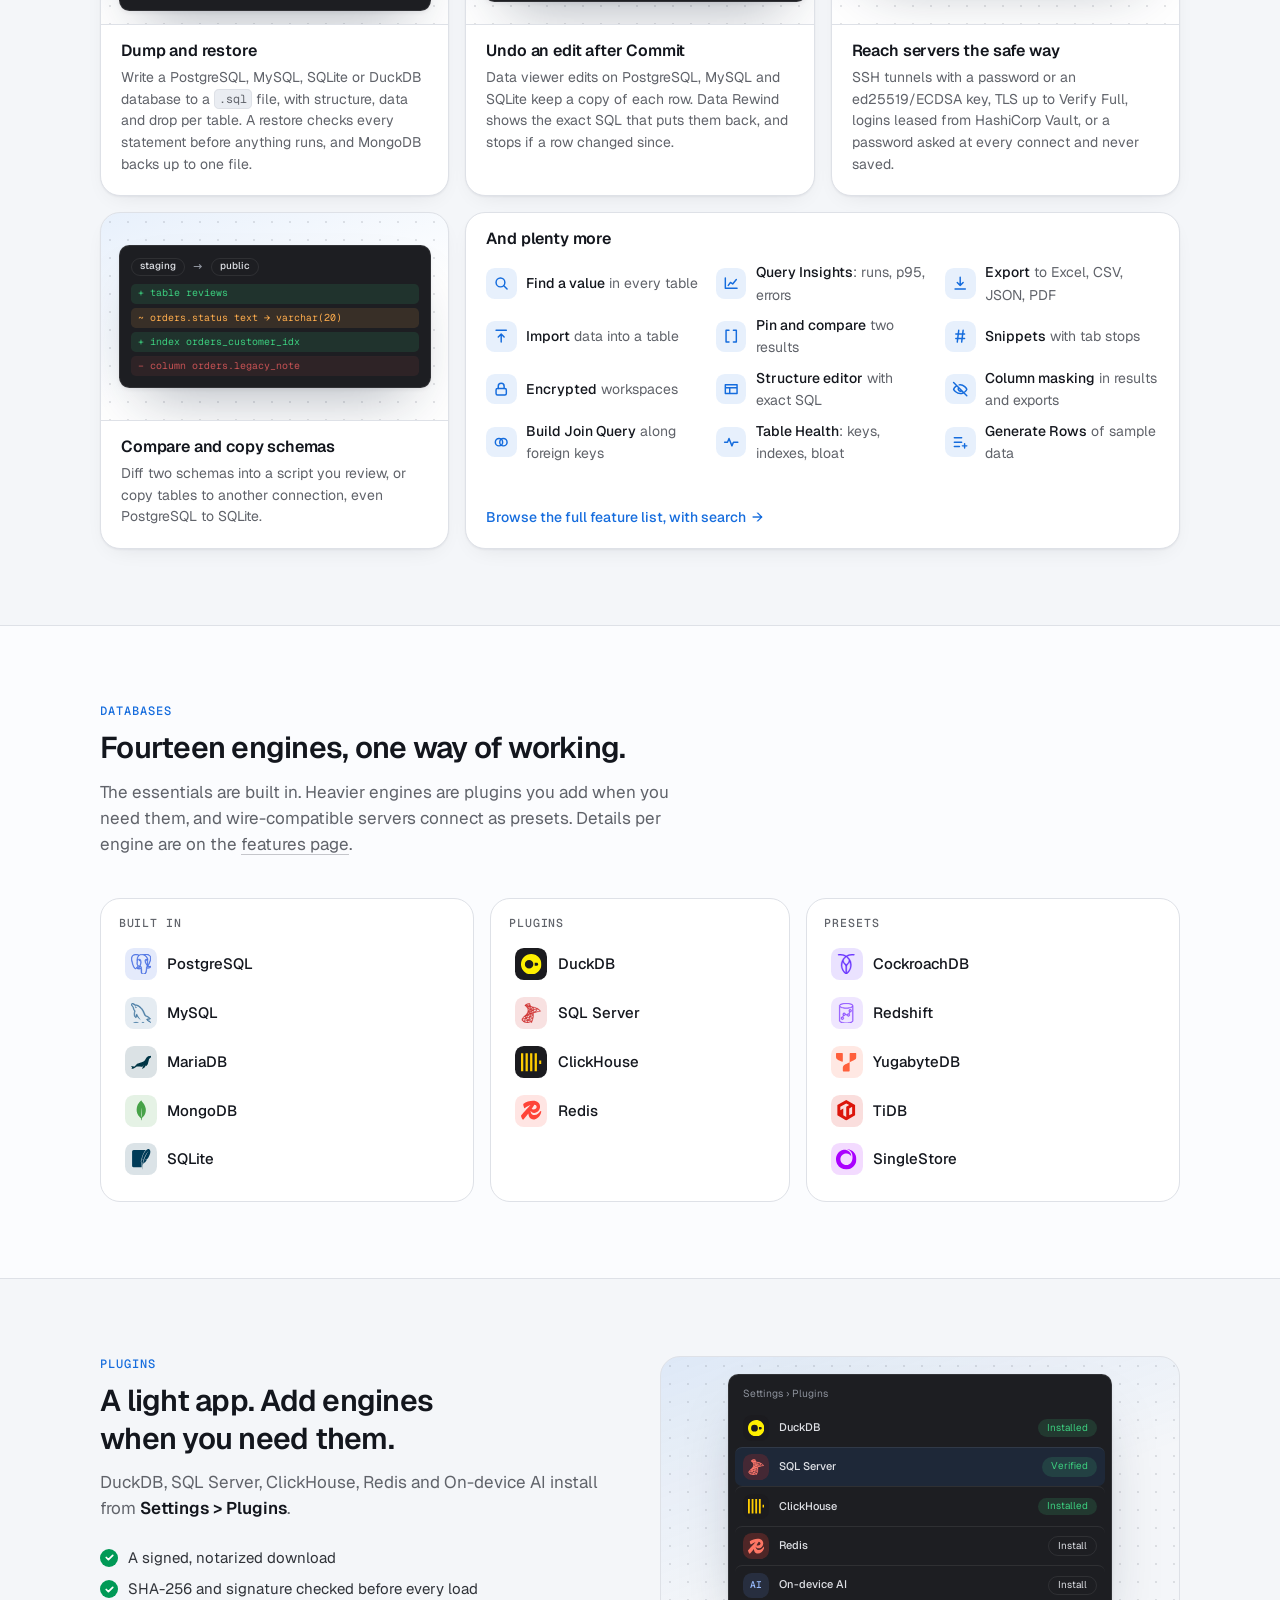
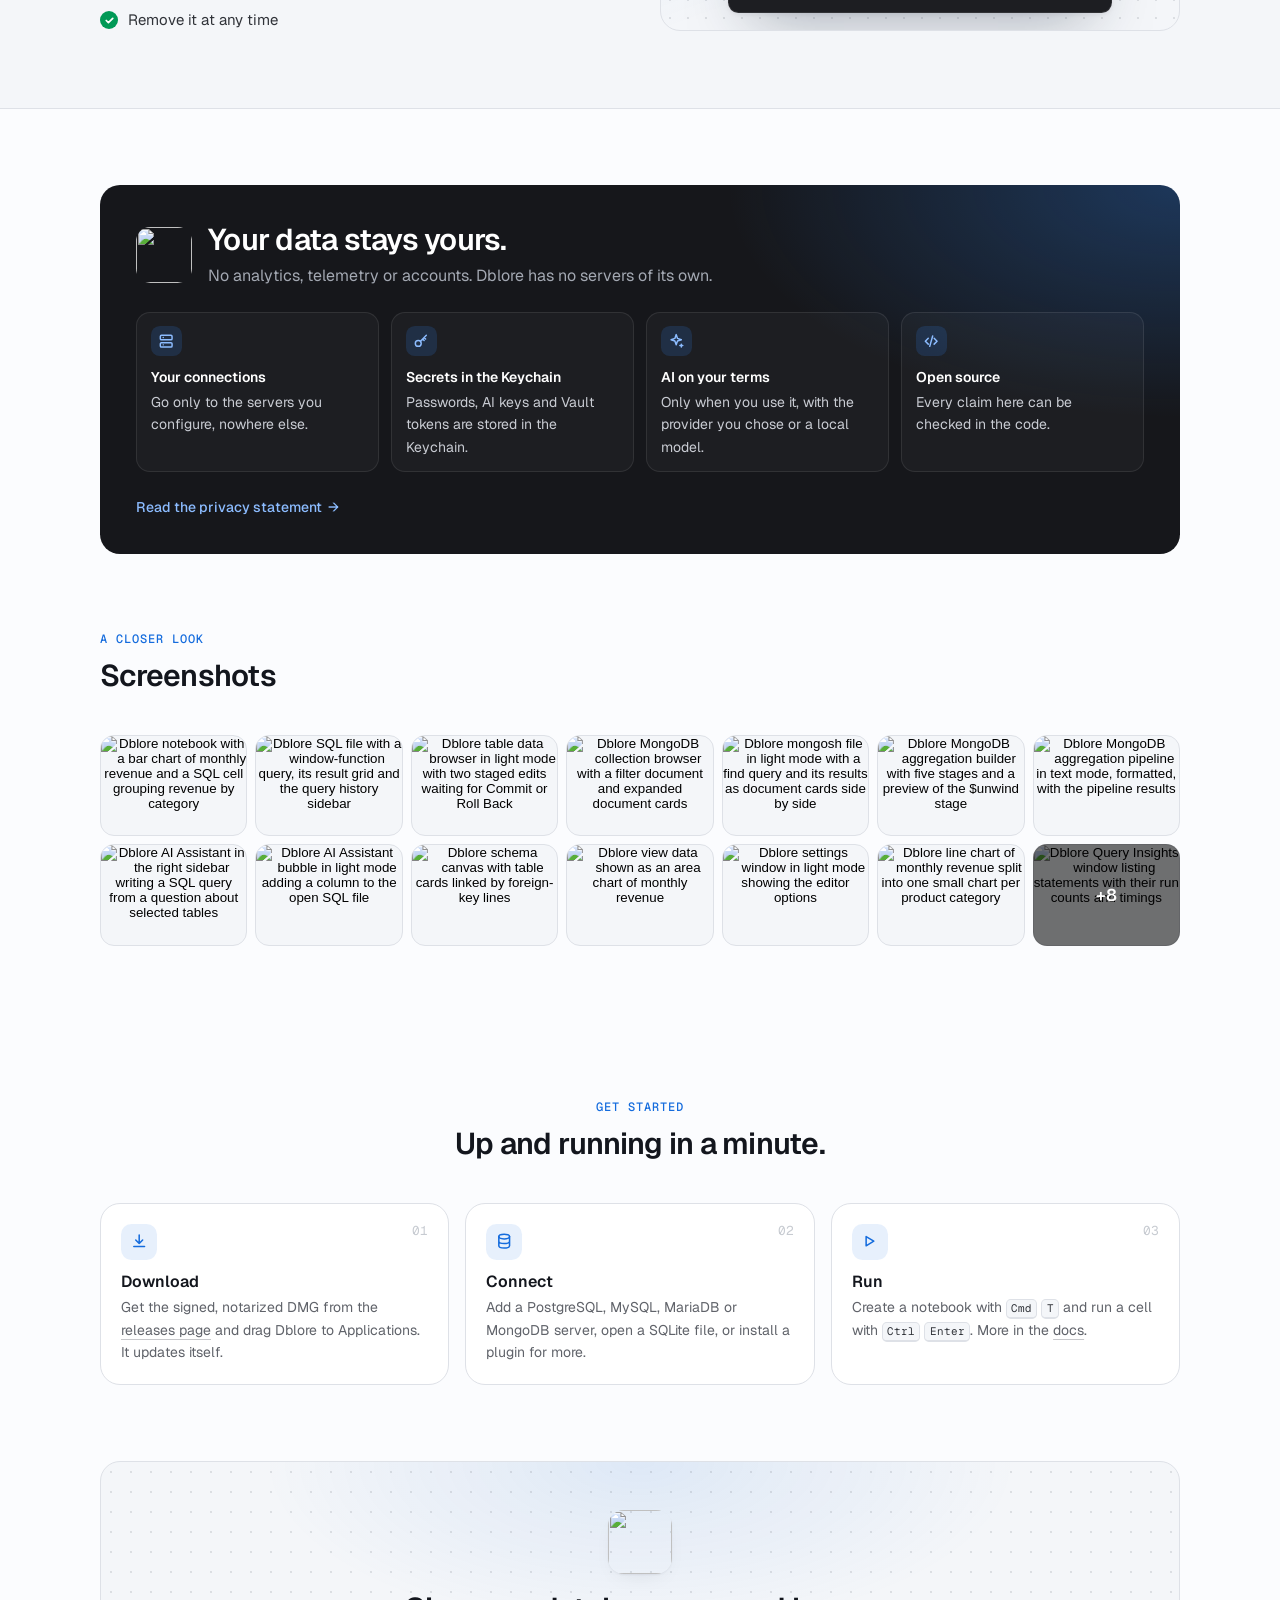
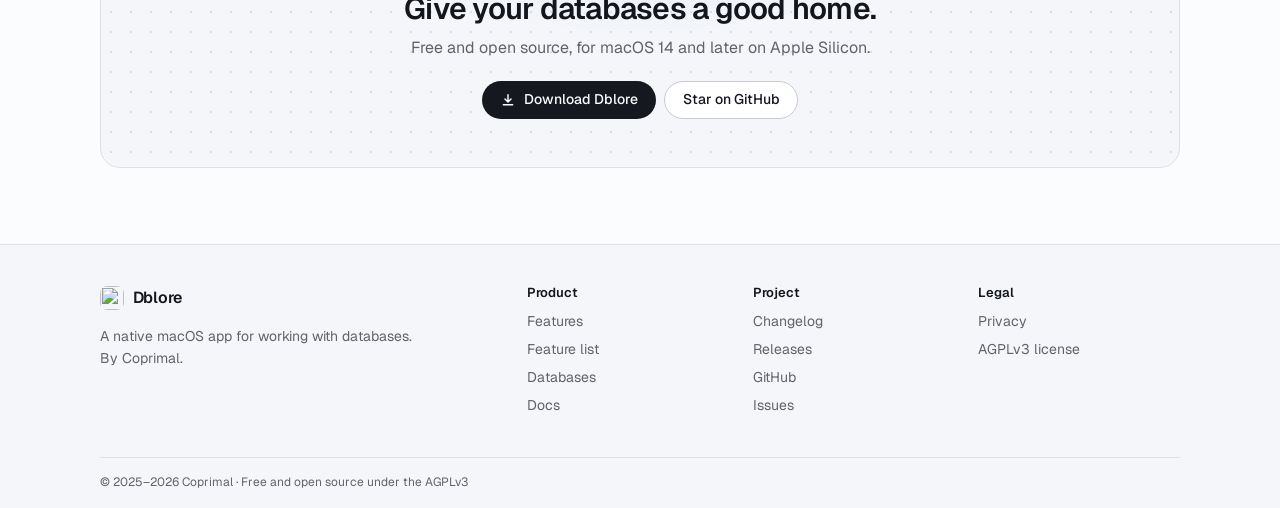
==== commit dc989073: "feat(website): link Coprimal in the footer copyright line" ====
--- a/website/index.html
+++ b/website/index.html
@@ -651,10 +651,10 @@
               </div>
             </div>
             <ul class="privacy-points">
-              <li><b>Your connections</b>Go only to the servers you configure, nowhere else.</li>
-              <li><b>Secrets in the Keychain</b>Passwords, AI keys and Vault tokens are stored in the Keychain.</li>
-              <li><b>AI on your terms</b>Only when you use it, with the provider you chose or a local model.</li>
-              <li><b>Open source</b>Every claim here can be checked in the code.</li>
+              <li><svg viewBox="0 0 24 24" aria-hidden="true"><rect x="4" y="4" width="16" height="6" rx="1.5" /><rect x="4" y="14" width="16" height="6" rx="1.5" /><path d="M8 7h.01M8 17h.01" /></svg><b>Your connections</b>Go only to the servers you configure, nowhere else.</li>
+              <li><svg viewBox="0 0 24 24" aria-hidden="true"><circle cx="8" cy="15" r="4" /><path d="m11 12 8-8m-3 3 2 2m-4 0 2 2" /></svg><b>Secrets in the Keychain</b>Passwords, AI keys and Vault tokens are stored in the Keychain.</li>
+              <li><svg viewBox="0 0 24 24" aria-hidden="true"><path d="M12 3l1.8 5.2L19 10l-5.2 1.8L12 17l-1.8-5.2L5 10l5.2-1.8z" /><path d="M19 16v4m-2-2h4" /></svg><b>AI on your terms</b>Only when you use it, with the provider you chose or a local model.</li>
+              <li><svg viewBox="0 0 24 24" aria-hidden="true"><path d="m8 8-4 4 4 4m8-8 4 4-4 4m-6 3 4-14" /></svg><b>Open source</b>Every claim here can be checked in the code.</li>
             </ul>
             <a class="text-link" href="privacy.html">Read the privacy statement <span aria-hidden="true">→</span></a>
           </div>
@@ -762,7 +762,7 @@
           <a href="https://github.com/Coprimal/Dblore/blob/main/LICENSE" target="_blank" rel="noopener noreferrer">AGPLv3 license</a>
         </nav>
       </div>
-      <div class="container footer-base">© 2025–2026 Coprimal · Free and open source under the AGPLv3</div>
+      <div class="container footer-base">© 2025–2026 <a href="https://coprimal.dev" target="_blank" rel="noopener noreferrer">Coprimal</a> · Free and open source under the AGPLv3</div>
     </footer>
     <script src="site.js"></script>
   </body>
--- a/website/styles.css
+++ b/website/styles.css
@@ -2936,6 +2936,21 @@
   font-size: var(--text-sm);
 }
 
+.privacy-points svg {
+  display: block;
+  width: 1.9rem;
+  height: 1.9rem;
+  margin-bottom: 0.6rem;
+  padding: 0.4rem;
+  border-radius: 0.55rem;
+  background: rgb(47 139 255 / 0.16);
+  fill: none;
+  stroke: #8cbcff;
+  stroke-width: 2;
+  stroke-linecap: round;
+  stroke-linejoin: round;
+}
+
 .privacy-points b {
   display: block;
   margin-bottom: 0.15rem;
@@ -3291,12 +3306,14 @@
 }
 
 .footer-col a,
-.footer-brand p a {
+.footer-brand p a,
+.footer-base a {
   text-decoration: none;
 }
 
 .footer-col a:hover,
-.footer-brand p a:hover {
+.footer-brand p a:hover,
+.footer-base a:hover {
   text-decoration: underline;
 }
 
